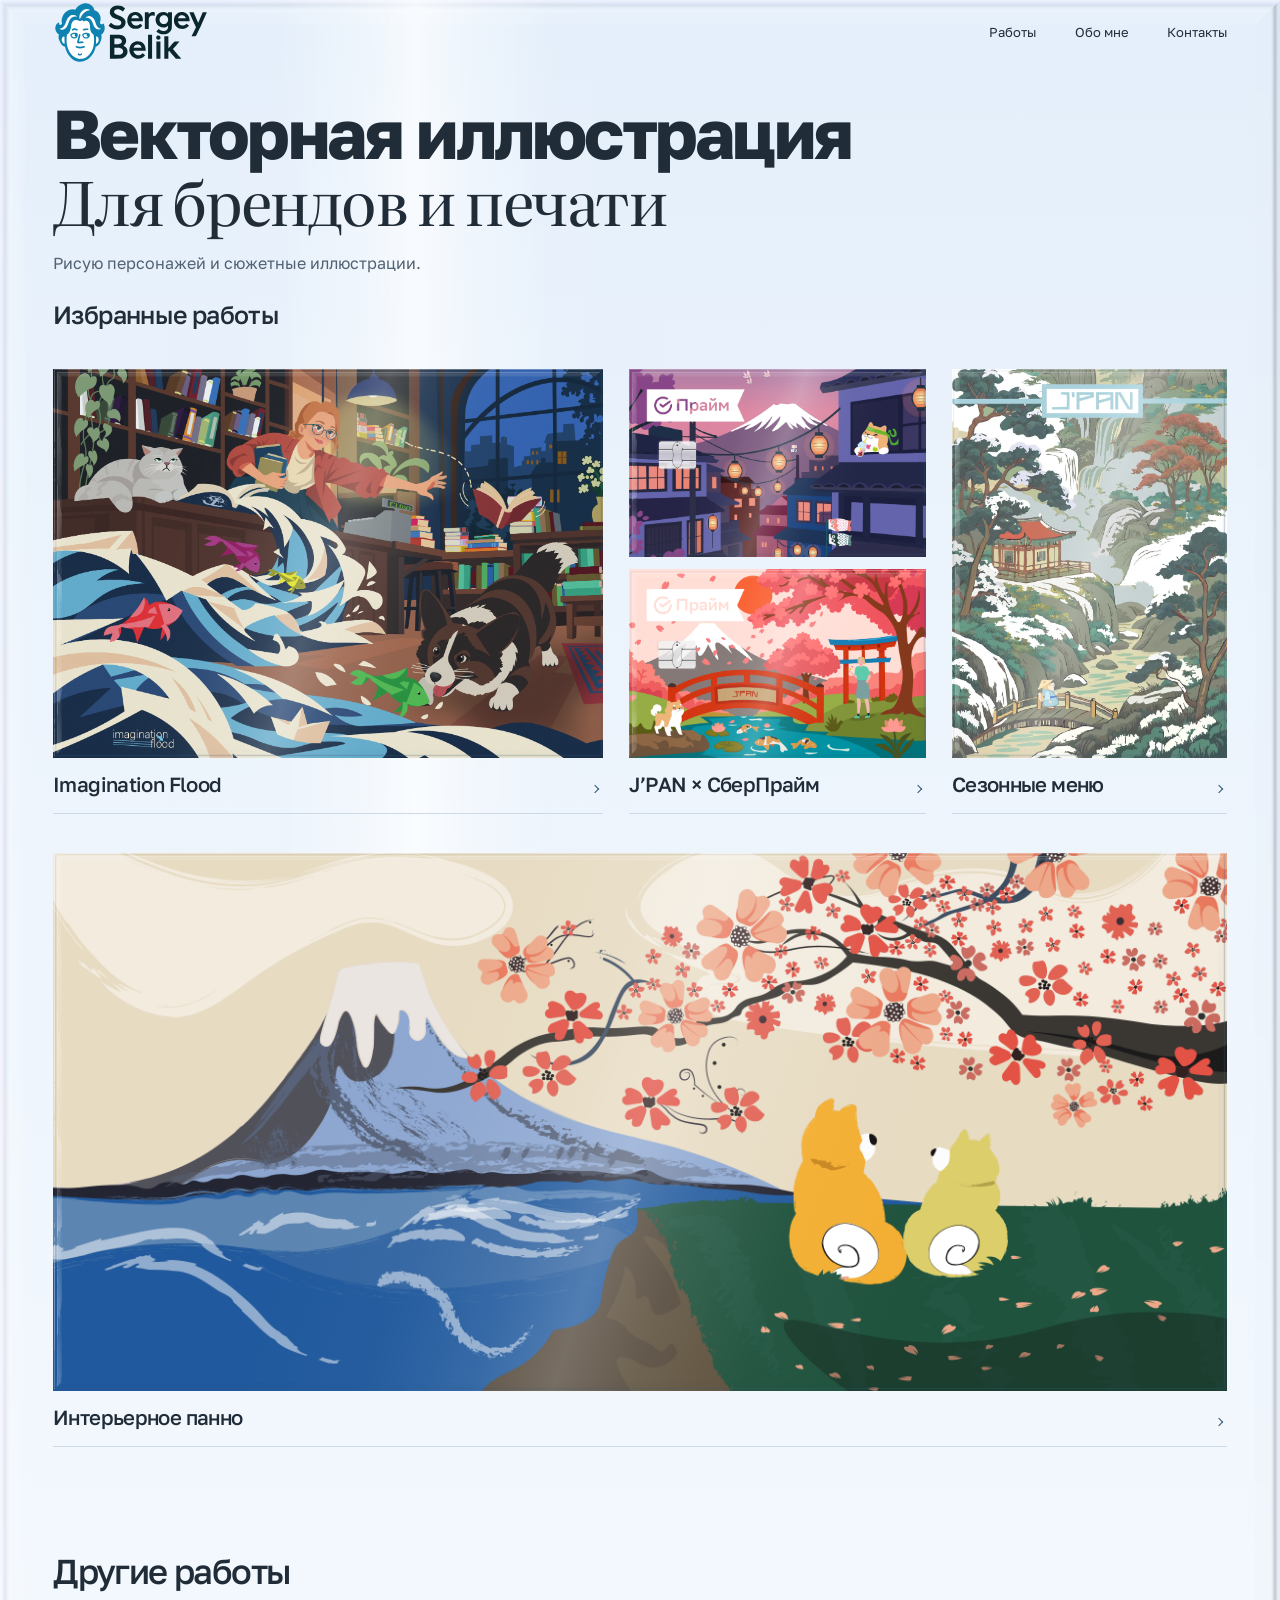
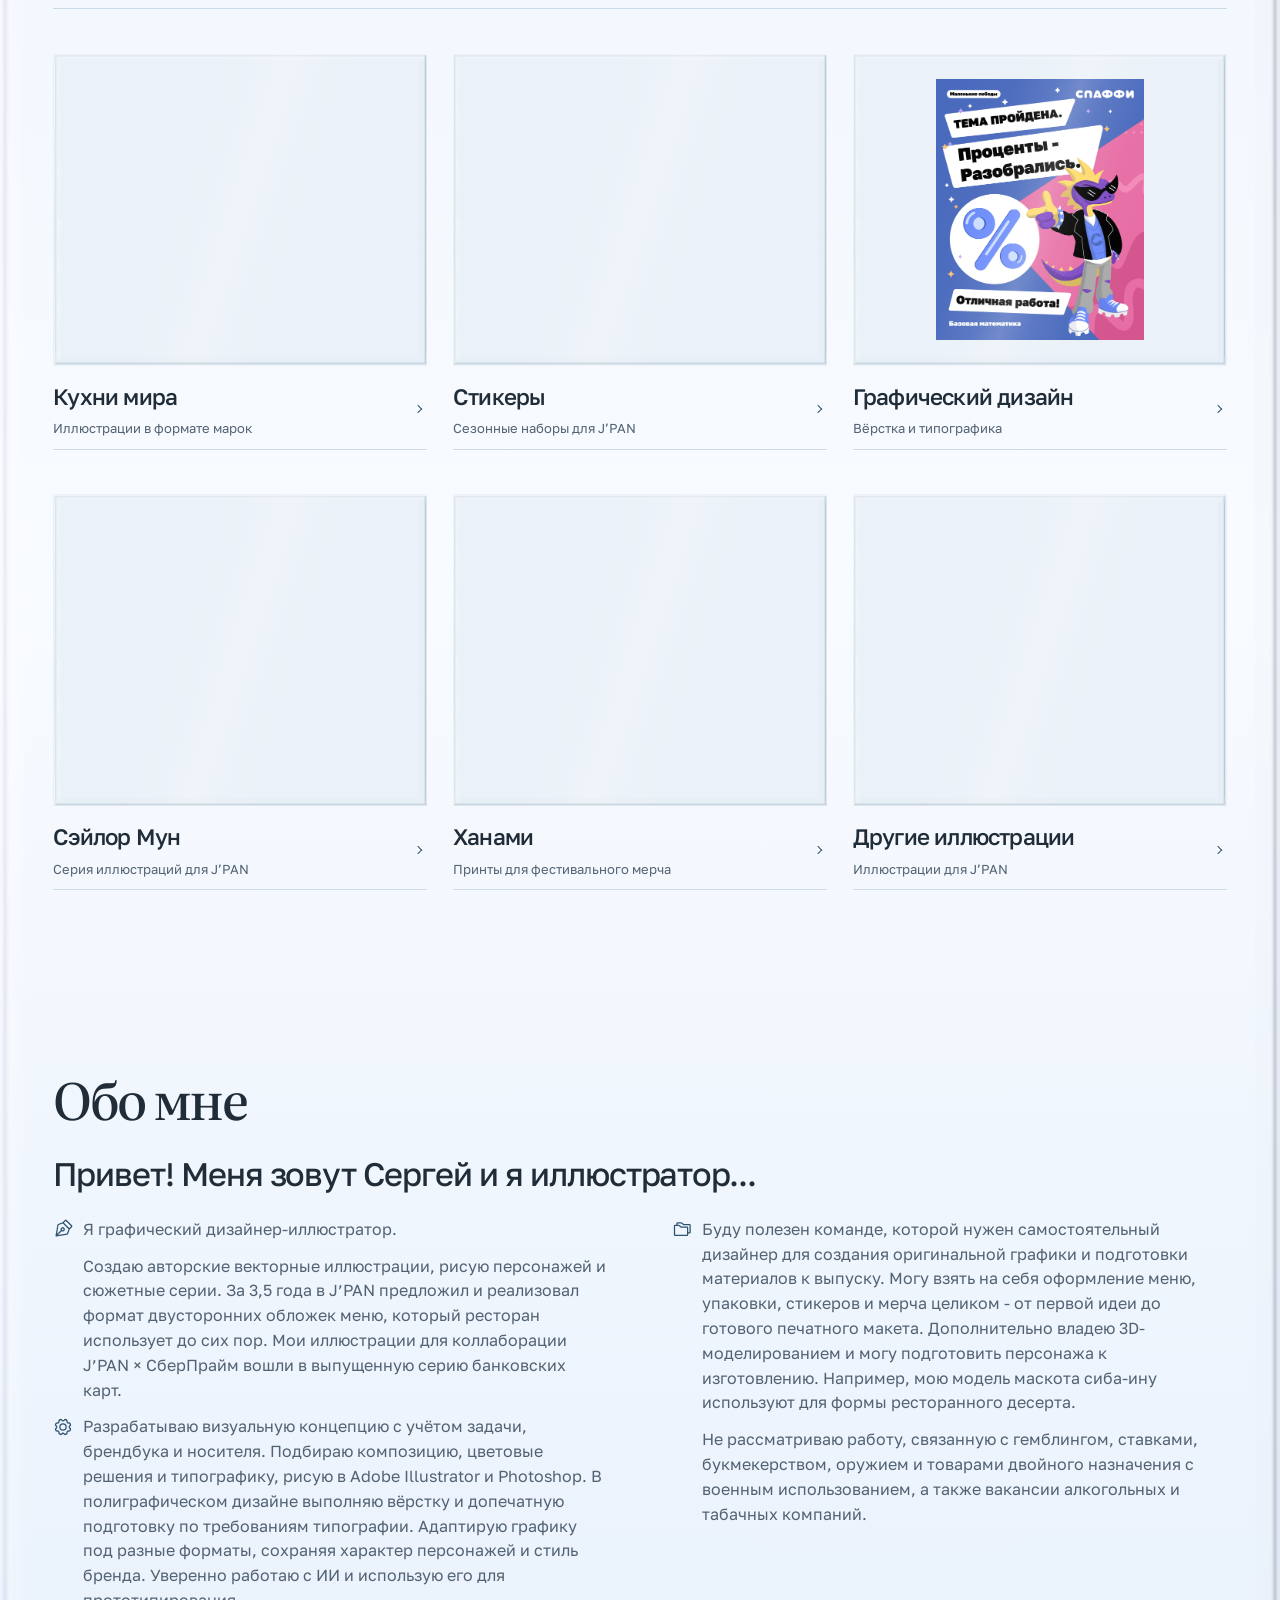
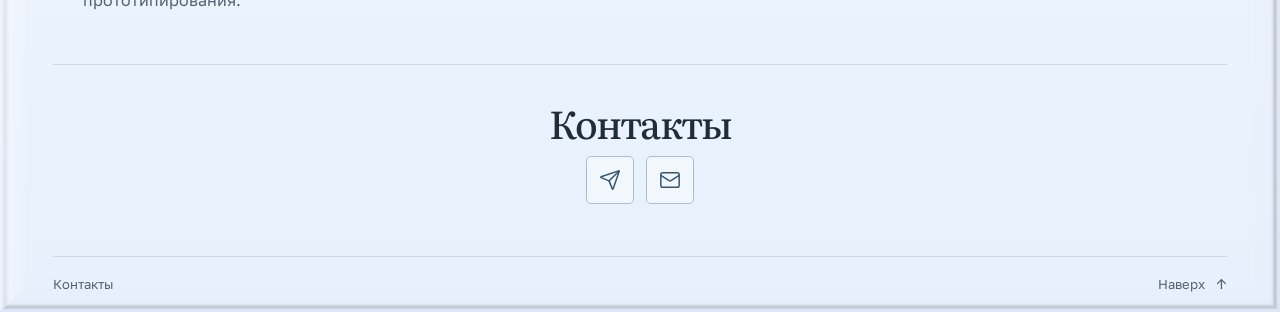
==== index.html @ 124c7632 "Narrow illustrated portrait by another ten percent" ====
<!doctype html>
<html lang="ru" data-theme="showcase" data-variant="1" data-preview="glass-gallery">
<head>
<meta charset="utf-8">
<meta name="viewport" content="width=device-width, initial-scale=1">
<meta name="theme-color" content="#e4effb">
<title>Сергей Белик — векторный иллюстратор</title>
<meta name="description" content="Сергей Белик — коммерческий векторный иллюстратор. Проекты для J’PAN в 2022–2025: меню, интерьер, мерч и коллаборации. Личные сюжетные иллюстрации.">
<link rel="canonical" href="https://ralko333.github.io/portfolioIllustrator/">
<meta property="og:type" content="website">
<meta property="og:title" content="Сергей Белик — векторный иллюстратор">
<meta property="og:description" content="Сергей Белик — коммерческий векторный иллюстратор. Проекты для J’PAN в 2022–2025: меню, интерьер, мерч и коллаборации. Личные сюжетные иллюстрации.">
<meta property="og:url" content="https://ralko333.github.io/portfolioIllustrator/">
<meta property="og:image" content="https://ralko333.github.io/portfolioIllustrator/assets/previews/imagination-flood.webp">
<link rel="icon" href="V2/media/258d28af6ffb864eb139deac.svg">
<style>/* Bundled font licenses
Copyright 2019 The Golos Text Project Authors (https://github.com/googlefonts/golos-text)

This Font Software is licensed under the SIL Open Font License, Version 1.1.
This license is copied below, and is also available with a FAQ at:
https://scripts.sil.org/OFL


-----------------------------------------------------------
SIL OPEN FONT LICENSE Version 1.1 - 26 February 2007
-----------------------------------------------------------

PREAMBLE
The goals of the Open Font License (OFL) are to stimulate worldwide
development of collaborative font projects, to support the font creation
efforts of academic and linguistic communities, and to provide a free and
open framework in which fonts may be shared and improved in partnership
with others.

The OFL allows the licensed fonts to be used, studied, modified and
redistributed freely as long as they are not sold by themselves. The
fonts, including any derivative works, can be bundled, embedded,
redistributed and/or sold with any software provided that any reserved
names are not used by derivative works. The fonts and derivatives,
however, cannot be released under any other type of license. The
requirement for fonts to remain under this license does not apply
to any document created using the fonts or their derivatives.

DEFINITIONS
"Font Software" refers to the set of files released by the Copyright
Holder(s) under this license and clearly marked as such. This may
include source files, build scripts and documentation.

"Reserved Font Name" refers to any names specified as such after the
copyright statement(s).

"Original Version" refers to the collection of Font Software components as
distributed by the Copyright Holder(s).

"Modified Version" refers to any derivative made by adding to, deleting,
or substituting -- in part or in whole -- any of the components of the
Original Version, by changing formats or by porting the Font Software to a
new environment.

"Author" refers to any designer, engineer, programmer, technical
writer or other person who contributed to the Font Software.

PERMISSION & CONDITIONS
Permission is hereby granted, free of charge, to any person obtaining
a copy of the Font Software, to use, study, copy, merge, embed, modify,
redistribute, and sell modified and unmodified copies of the Font
Software, subject to the following conditions:

1) Neither the Font Software nor any of its individual components,
in Original or Modified Versions, may be sold by itself.

2) Original or Modified Versions of the Font Software may be bundled,
redistributed and/or sold with any software, provided that each copy
contains the above copyright notice and this license. These can be
included either as stand-alone text files, human-readable headers or
in the appropriate machine-readable metadata fields within text or
binary files as long as those fields can be easily viewed by the user.

3) No Modified Version of the Font Software may use the Reserved Font
Name(s) unless explicit written permission is granted by the corresponding
Copyright Holder. This restriction only applies to the primary font name as
presented to the users.

4) The name(s) of the Copyright Holder(s) or the Author(s) of the Font
Software shall not be used to promote, endorse or advertise any
Modified Version, except to acknowledge the contribution(s) of the
Copyright Holder(s) and the Author(s) or with their explicit written
permission.

5) The Font Software, modified or unmodified, in part or in whole,
must be distributed entirely under this license, and must not be
distributed under any other license. The requirement for fonts to
remain under this license does not apply to any document created
using the Font Software.

TERMINATION
This license becomes null and void if any of the above conditions are
not met.

DISCLAIMER
THE FONT SOFTWARE IS PROVIDED "AS IS", WITHOUT WARRANTY OF ANY KIND,
EXPRESS OR IMPLIED, INCLUDING BUT NOT LIMITED TO ANY WARRANTIES OF
MERCHANTABILITY, FITNESS FOR A PARTICULAR PURPOSE AND NONINFRINGEMENT
OF COPYRIGHT, PATENT, TRADEMARK, OR OTHER RIGHT. IN NO EVENT SHALL THE
COPYRIGHT HOLDER BE LIABLE FOR ANY CLAIM, DAMAGES OR OTHER LIABILITY,
INCLUDING ANY GENERAL, SPECIAL, INDIRECT, INCIDENTAL, OR CONSEQUENTIAL
DAMAGES, WHETHER IN AN ACTION OF CONTRACT, TORT OR OTHERWISE, ARISING
FROM, OUT OF THE USE OR INABILITY TO USE THE FONT SOFTWARE OR FROM
OTHER DEALINGS IN THE FONT SOFTWARE.


Copyright 2017 The Literata Project Authors (https://github.com/googlefonts/literata)

This Font Software is licensed under the SIL Open Font License, Version 1.1.
This license is copied below, and is also available with a FAQ at:
http://scripts.sil.org/OFL


-----------------------------------------------------------
SIL OPEN FONT LICENSE Version 1.1 - 26 February 2007
-----------------------------------------------------------

PREAMBLE
The goals of the Open Font License (OFL) are to stimulate worldwide
development of collaborative font projects, to support the font creation
efforts of academic and linguistic communities, and to provide a free and
open framework in which fonts may be shared and improved in partnership
with others.

The OFL allows the licensed fonts to be used, studied, modified and
redistributed freely as long as they are not sold by themselves. The
fonts, including any derivative works, can be bundled, embedded,
redistributed and/or sold with any software provided that any reserved
names are not used by derivative works. The fonts and derivatives,
however, cannot be released under any other type of license. The
requirement for fonts to remain under this license does not apply
to any document created using the fonts or their derivatives.

DEFINITIONS
"Font Software" refers to the set of files released by the Copyright
Holder(s) under this license and clearly marked as such. This may
include source files, build scripts and documentation.

"Reserved Font Name" refers to any names specified as such after the
copyright statement(s).

"Original Version" refers to the collection of Font Software components as
distributed by the Copyright Holder(s).

"Modified Version" refers to any derivative made by adding to, deleting,
or substituting -- in part or in whole -- any of the components of the
Original Version, by changing formats or by porting the Font Software to a
new environment.

"Author" refers to any designer, engineer, programmer, technical
writer or other person who contributed to the Font Software.

PERMISSION & CONDITIONS
Permission is hereby granted, free of charge, to any person obtaining
a copy of the Font Software, to use, study, copy, merge, embed, modify,
redistribute, and sell modified and unmodified copies of the Font
Software, subject to the following conditions:

1) Neither the Font Software nor any of its individual components,
in Original or Modified Versions, may be sold by itself.

2) Original or Modified Versions of the Font Software may be bundled,
redistributed and/or sold with any software, provided that each copy
contains the above copyright notice and this license. These can be
included either as stand-alone text files, human-readable headers or
in the appropriate machine-readable metadata fields within text or
binary files as long as those fields can be easily viewed by the user.

3) No Modified Version of the Font Software may use the Reserved Font
Name(s) unless explicit written permission is granted by the corresponding
Copyright Holder. This restriction only applies to the primary font name as
presented to the users.

4) The name(s) of the Copyright Holder(s) or the Author(s) of the Font
Software shall not be used to promote, endorse or advertise any
Modified Version, except to acknowledge the contribution(s) of the
Copyright Holder(s) and the Author(s) or with their explicit written
permission.

5) The Font Software, modified or unmodified, in part or in whole,
must be distributed entirely under this license, and must not be
distributed under any other license. The requirement for fonts to
remain under this license does not apply to any document created
using the Font Software.

TERMINATION
This license becomes null and void if any of the above conditions are
not met.

DISCLAIMER
THE FONT SOFTWARE IS PROVIDED "AS IS", WITHOUT WARRANTY OF ANY KIND,
EXPRESS OR IMPLIED, INCLUDING BUT NOT LIMITED TO ANY WARRANTIES OF
MERCHANTABILITY, FITNESS FOR A PARTICULAR PURPOSE AND NONINFRINGEMENT
OF COPYRIGHT, PATENT, TRADEMARK, OR OTHER RIGHT. IN NO EVENT SHALL THE
COPYRIGHT HOLDER BE LIABLE FOR ANY CLAIM, DAMAGES OR OTHER LIABILITY,
INCLUDING ANY GENERAL, SPECIAL, INDIRECT, INCIDENTAL, OR CONSEQUENTIAL
DAMAGES, WHETHER IN AN ACTION OF CONTRACT, TORT OR OTHERWISE, ARISING
FROM, OUT OF THE USE OR INABILITY TO USE THE FONT SOFTWARE OR FROM
OTHER DEALINGS IN THE FONT SOFTWARE.


ISC License

Copyright (c) 2026 Lucide Icons and Contributors

Permission to use, copy, modify, and/or distribute this software for any
purpose with or without fee is hereby granted, provided that the above
copyright notice and this permission notice appear in all copies.

THE SOFTWARE IS PROVIDED "AS IS" AND THE AUTHOR DISCLAIMS ALL WARRANTIES
WITH REGARD TO THIS SOFTWARE INCLUDING ALL IMPLIED WARRANTIES OF
MERCHANTABILITY AND FITNESS. IN NO EVENT SHALL THE AUTHOR BE LIABLE FOR
ANY SPECIAL, DIRECT, INDIRECT, OR CONSEQUENTIAL DAMAGES OR ANY DAMAGES
WHATSOEVER RESULTING FROM LOSS OF USE, DATA OR PROFITS, WHETHER IN AN
ACTION OF CONTRACT, NEGLIGENCE OR OTHER TORTIOUS ACTION, ARISING OUT OF
OR IN CONNECTION WITH THE USE OR PERFORMANCE OF THIS SOFTWARE.

---

The following Lucide icons are derived from the Feather project:

airplay, alert-circle, alert-octagon, alert-triangle, aperture, arrow-down-circle, arrow-down-left, arrow-down-right, arrow-down, arrow-left-circle, arrow-left, arrow-right-circle, arrow-right, arrow-up-circle, arrow-up-left, arrow-up-right, arrow-up, at-sign, calendar, cast, check, chevron-down, chevron-left, chevron-right, chevron-up, chevrons-down, chevrons-left, chevrons-right, chevrons-up, circle, clipboard, clock, code, columns, command, compass, corner-down-left, corner-down-right, corner-left-down, corner-left-up, corner-right-down, corner-right-up, corner-up-left, corner-up-right, crosshair, database, divide-circle, divide-square, dollar-sign, download, external-link, feather, frown, hash, headphones, help-circle, info, italic, key, layout, life-buoy, link-2, link, loader, lock, log-in, log-out, maximize, meh, minimize, minimize-2, minus-circle, minus-square, minus, monitor, moon, more-horizontal, more-vertical, move, music, navigation-2, navigation, octagon, pause-circle, percent, plus-circle, plus-square, plus, power, radio, rss, search, server, share, shopping-bag, sidebar, smartphone, smile, square, table-2, tablet, target, terminal, trash-2, trash, triangle, tv, type, upload, x-circle, x-octagon, x-square, x, zoom-in, zoom-out

The MIT License (MIT) (for the icons listed above)

Copyright (c) 2013-present Cole Bemis

Permission is hereby granted, free of charge, to any person obtaining a copy
of this software and associated documentation files (the "Software"), to deal
in the Software without restriction, including without limitation the rights
to use, copy, modify, merge, publish, distribute, sublicense, and/or sell
copies of the Software, and to permit persons to whom the Software is
furnished to do so, subject to the following conditions:

The above copyright notice and this permission notice shall be included in all
copies or substantial portions of the Software.

THE SOFTWARE IS PROVIDED "AS IS", WITHOUT WARRANTY OF ANY KIND, EXPRESS OR
IMPLIED, INCLUDING BUT NOT LIMITED TO THE WARRANTIES OF MERCHANTABILITY,
FITNESS FOR A PARTICULAR PURPOSE AND NONINFRINGEMENT. IN NO EVENT SHALL THE
AUTHORS OR COPYRIGHT HOLDERS BE LIABLE FOR ANY CLAIM, DAMAGES OR OTHER
LIABILITY, WHETHER IN AN ACTION OF CONTRACT, TORT OR OTHERWISE, ARISING FROM,
OUT OF OR IN CONNECTION WITH THE SOFTWARE OR THE USE OR OTHER DEALINGS IN THE
SOFTWARE.

*/
@font-face {
  font-family: "Golos Text";
  src: url("V2/media/17bb58fb69aec2dfb047a2eb.ttf") format("truetype");
  font-weight: 400 900;
  font-style: normal;
  font-display: swap;
}

:root {
  color-scheme: light;
  --paper: #f5f7f8;
  --sheet: #eaf0f3;
  --ink: #1f2a34;
  --muted: #495966;
  --rule: #c8d3db;
  --link: #315773;
  --focus: #316990;
  --inset: clamp(18px, 4.15vw, 79px);
  --canvas: 1680px;
  --space: clamp(57px, 8.2vw, 120px);
  --ease: cubic-bezier(.19, 1, .3, 1);
  background: var(--paper);
  color: var(--ink);
  font: 400 16px/1.55 "Golos Text", system-ui, sans-serif;
  -webkit-text-size-adjust: 100%;
}
*, *::before, *::after { box-sizing: border-box; }
body, h1, h2, h3, p, figure, dl, dd { margin: 0; }
img { display: block; width: 100%; height: auto; }
a { color: inherit; text-underline-offset: .28em; }
button { color: inherit; font: inherit; }
:focus-visible { outline: 2px solid var(--focus); outline-offset: 5px; }
[tabindex="-1"]:focus { outline: none; }
[hidden] { display: none !important; }
[id] { scroll-margin-top: 17px; }
::selection { color: #1c2b38; background: #cfdeea; }
html:has(.viewer[open]) { overflow: hidden; }

.shell { width: min(100%, var(--canvas)); margin-inline: auto; padding-inline: var(--inset); }
.skip-link {
  position: fixed;
  z-index: 3;
  top: 10px;
  left: 12px;
  padding: 9px 13px;
  color: var(--ink);
  background: var(--sheet);
  transform: translateY(-150%);
}
.skip-link:focus { transform: none; }
.visually-hidden {
  position: absolute;
  width: 1px;
  height: 1px;
  padding: 0;
  overflow: hidden;
  clip-path: inset(50%);
  white-space: nowrap;
}
.header-inner {
  display: flex;
  min-height: 74px;
  gap: 16px;
  align-items: center;
  justify-content: space-between;
  border-bottom: 1px solid var(--rule);
}
.identity { display: inline-flex; gap: 11px; align-items: center; text-decoration: none; }
.brand-mark { width: 25px; height: 36px; flex: none; }
.brand-wordmark { width: auto; height: 64px; flex: none; object-fit: contain; }
.identity-copy { display: grid; gap: 2px; line-height: 1.25; }
.identity-name { font-weight: 550; font-size: 15px; }
.identity-role { color: var(--muted); font-size: 12px; }
.site-nav { display: flex; align-items: center; gap: clamp(14px, 3vw, 42px); }
.site-nav a {
  display: inline-flex;
  align-items: center;
  min-height: 44px;
  white-space: nowrap;
  font-size: 13px;
  text-decoration-color: transparent;
}
.site-nav a:hover, .text-link:hover { color: var(--link); text-decoration-color: currentColor; }

.work { padding-block: clamp(22px, 2.8vw, 42px) var(--space); }
.gallery-column { min-width: 0; }
.gallery-rail { align-self: start; min-width: 0; }
.rail-inner { border-top: 1px solid var(--rule); padding-top: 19px; }
.rail-title, .section-title, .case-title h1, .case-section h2 {
  font-weight: 520;
  letter-spacing: -.046em;
  line-height: 1.05;
}
.rail-title { font-size: clamp(29px, 2.85vw, 44px); }
.rail-copy { min-height: 162px; }
.rail-description {
  margin-top: 14px;
  max-width: 29ch;
  color: var(--muted);
  font-size: 15px;
  line-height: 1.58;
}
.rail-action, .archive-row, .case-back, .contact-link, .site-footer a {
  display: inline-flex;
  align-items: center;
  gap: 11px;
  min-height: 44px;
  text-decoration: none;
}
.rail-action {
  border-bottom: 1px solid var(--rule);
  margin-top: 13px;
  padding-right: 2px;
  padding-block: 7px;
  color: var(--link);
  font-size: 14px;
}
.rail-action:hover { border-color: var(--link); }
.glyph {
  display: inline-block;
  flex: none;
  line-height: 1;
  font-size: 1.11em;
  transition: transform 170ms var(--ease);
}
.chevron {
  display: inline-grid;
  place-items: center;
  width: 14px;
  height: 14px;
}
.chevron::before {
  content: "";
  width: 6px;
  height: 6px;
  border: solid currentColor;
  border-width: 1.5px 1.5px 0 0;
  transform: translateX(-1px) rotate(45deg);
}
.chevron--left::before { transform: translateX(1px) rotate(-135deg); }
.rail-action:hover .glyph, .work-link:hover .glyph, .archive-row:hover .glyph, .contact-link:hover .glyph {
  transform: translate(3px, -2px);
}
.project { min-width: 0; }
.featured { display: grid; gap: clamp(40px, 6.3vw, 95px); }
.work-link { display: block; text-decoration: none; }
.work-link:has(> .bank-pair) { display: flex; flex-direction: column; }
.work-link > .bank-pair { order: -1; }
.work-link picture, .plate, .bank-cover { display: block; }
.plate { overflow: clip; }
.plate img { width: 100%; height: auto; }
.hero-art { width: 100%; }
.hero-art img { aspect-ratio: 3600 / 2546; }
.image-pair { display: grid; grid-template-columns: repeat(2, minmax(0, 1fr)); gap: clamp(15px, 2.25vw, 33px); }
.bank-pair img, .case-figure--bank img { clip-path: inset(0 round 4.3% / 6.8%); }
.plate-name {
  display: block;
  color: var(--muted);
  font-size: 12px;
  padding-top: 7px;
}
.menu-pair {
  width: min(96%, 880px);
  margin-inline: auto;
  align-items: start;
  gap: clamp(18px, 4vw, 68px);
}
.menu-pair .plate + .plate { margin-top: clamp(15px, 4.2vw, 62px); }
.project-caption {
  display: grid;
  grid-template-columns: minmax(0, 1fr) auto;
  align-items: baseline;
  gap: 8px 12px;
  padding-block: 11px 13px;
  border-bottom: 1px solid var(--rule);
}
.project-label, .archive-title { font-weight: 520; }
.project-label { font-size: clamp(18px, 1.6vw, 25px); letter-spacing: -.03em; }
.project-caption p { color: var(--muted); padding-top: 3px; font-size: 14px; }
.project-caption .project-brief { padding-top: 5px; max-width: 53ch; }
.project-action { color: var(--link); white-space: nowrap; font-size: 13px; }
.project-action .glyph { margin-left: 4px; }

.archive { margin-top: var(--space); }
.archive h2 { padding-bottom: 19px; border-bottom: 1px solid var(--rule); }
.section-title { font-size: clamp(31px, 4vw, 65px); }
.archive .section-title { font-size: clamp(25px, 2.7vw, 39px); }
.archive-row {
  width: 100%;
  display: grid;
  grid-template-columns: clamp(71px, 12vw, 177px) minmax(0, 1fr) auto;
  gap: clamp(13px, 2.65vw, 41px);
  padding-block: 13px;
  border-bottom: 1px solid var(--rule);
}
.archive-image {
  display: block;
  aspect-ratio: 1.38;
  padding: 6px;
  background: var(--sheet);
}
.archive-image img { width: 100%; height: 100%; object-fit: contain; }
.archive-title { display: block; font-size: clamp(16px, 1.75vw, 27px); letter-spacing: -.035em; }
.archive-type { display: block; color: var(--muted); font-size: 13px; margin-top: 4px; }
.archive-row > .glyph { color: var(--link); padding-right: 2px; }
.archive-row:hover .archive-title, .archive-row[aria-current="true"] .archive-title { color: var(--link); }

@media (min-width: 861px) {
  .work[data-rail-ready] {
    display: grid;
    grid-template-columns: clamp(195px, 18.2vw, 270px) minmax(0, 1fr);
    gap: clamp(34px, 4vw, 68px);
  }
  .work[data-rail-ready] .gallery-rail {
    position: sticky;
    top: clamp(35px, 9vh, 96px);
    display: block;
  }
  .work[data-rail-ready] .gallery-column {
    width: 100%;
    max-width: max(570px, calc((100svh - 140px) * 1.414));
    justify-self: end;
  }
  .work[data-rail-ready] .project-caption .project-action { font-size: 0; }
  .work[data-rail-ready] .project-caption .glyph { font-size: 16px; }
  .work[data-rail-ready] .project-caption .project-label {
    position: absolute;
    width: 1px;
    height: 1px;
    overflow: hidden;
    clip-path: inset(50%);
    white-space: nowrap;
  }
  .work[data-rail-ready] .project-caption .project-brief { display: none; }
}

.profile { background: var(--sheet); }
.profile-inner { padding-block: clamp(39px, 6vw, 87px) clamp(38px, 6vw, 83px); }
.profile-grid, .contact-grid {
  display: grid;
  grid-template-columns: minmax(200px,.77fr) minmax(0,1.23fr);
  gap: clamp(25px, 6vw, 102px);
}
.profile-copy { max-width: 66ch; }
.profile-copy p { color: var(--muted); }
.profile-copy .about-lead {
  max-width: 30ch;
  margin-bottom: 18px;
  color: var(--ink);
  font-size: clamp(22px, 2.55vw, 38px);
  font-weight: 470;
  letter-spacing: -.032em;
  line-height: 1.2;
}
.profile-copy p + p { margin-top: 12px; }
.contact-grid { align-items: start; border-top: 1px solid var(--rule); margin-top: clamp(37px, 6vw, 81px); padding-top: clamp(25px, 3.8vw, 50px); }
.contact-grid .section-title { font-size: clamp(24px, 3vw, 44px); }
.contact-list {
  position: relative;
  display: grid;
  grid-template-columns: repeat(2, 48px);
  align-items: start;
  gap: 12px;
}
.contact-list:has(.contact-method[open]) { padding-bottom: 50px; }
.contact-method summary {
  display: grid;
  place-items: center;
  list-style: none;
  min-height: 48px;
  border: 1px solid color-mix(in srgb, var(--link) 34%, transparent);
  border-radius: 5px;
  background: var(--paper);
  cursor: pointer;
}
.contact-method summary::-webkit-details-marker { display: none; }
.contact-method summary:hover, .contact-method[open] summary { border-color: var(--link); }
.contact-method svg { width: 29px; height: 29px; }
.contact-value {
  display: block;
  position: absolute;
  inset: auto auto 0 0;
  max-width: 100%;
  padding: 6px 0;
  min-height: 36px;
  color: var(--link);
  overflow-wrap: anywhere;
  font-weight: 520;
}
.footer-inner {
  display: flex;
  justify-content: space-between;
  align-items: center;
  gap: 14px;
  min-height: 68px;
  border-top: 1px solid var(--rule);
  color: var(--muted);
  font-size: 13px;
}

.case { padding-block: clamp(19px, 3vw, 43px) var(--space); }
.case-toolbar {
  display: flex;
  justify-content: space-between;
  align-items: center;
  flex-wrap: wrap;
  gap: 8px 14px;
  margin-bottom: clamp(12px, 2.7vw, 36px);
}
.case-back { color: var(--link); font-size: 14px; margin-bottom: 0; }
.case-intro {
  display: grid;
  grid-template-columns: minmax(0, 1fr) clamp(220px, 29%, 385px);
  gap: clamp(21px, 6vw, 95px);
  margin-bottom: clamp(22px, 3.6vw, 55px);
}
.case-intro--single { grid-template-columns: minmax(0,1fr); }
.case-title h1 { font-size: clamp(38px, 6vw, 87px); text-wrap: balance; }
.case-title p { margin-top: 17px; max-width: 59ch; color: var(--muted); }
.case-facts {
  display: grid;
  align-content: start;
  gap: 10px;
  border-top: 1px solid var(--rule);
  padding-top: 12px;
}
.case-facts > div {
  display: grid;
  grid-template-columns: minmax(70px, .82fr) minmax(0, 1.18fr);
  gap: 4px 12px;
}
.case-facts dt { color: var(--muted); font-size: 13px; }
.case-facts dd { font-size: 14px; }
.section-links {
  display: flex;
  flex-wrap: wrap;
  gap: 1px 23px;
  padding-block: 5px;
  border-block: 1px solid var(--rule);
  margin-bottom: clamp(25px, 3.7vw, 56px);
}
.section-links a { display: inline-flex; min-height: 37px; align-items: center; color: var(--link); font-size: 13px; }
.case-section + .case-section { margin-top: var(--space); padding-top: clamp(16px, 2.3vw, 30px); border-top: 1px solid var(--rule); }
.case-section h2 { font-size: clamp(25px, 3.5vw, 49px); margin-bottom: 18px; text-wrap: balance; }
.case-section .case-subtitle { font-size: clamp(18px, 2.1vw, 30px); font-weight: 500; margin: 15px 0 7px; }
.case-section .group-description { max-width: 66ch; margin-bottom: 22px; color: var(--muted); }
.case-proofs {
  margin-top: clamp(38px, 6vw, 86px);
  padding-top: 18px;
  border-top: 1px solid var(--rule);
}
.case-proofs .case-grid { grid-template-columns: repeat(2,minmax(0,1fr)); gap: clamp(20px, 3vw, 44px); }
.case-proofs .case-grid:has(> figure:only-child) { grid-template-columns: minmax(0,1fr); }
.case-proofs .case-figure {
  max-width: min(100%, 600px);
  align-self: start;
  padding: clamp(6px, 1.2vw, 14px);
  background: var(--paper);
  border: 1px solid var(--rule);
}
.case-proofs .case-figure img { max-height: min(54vh, 550px); object-fit: contain; }
.case-proofs .case-figure figcaption { border-bottom: 0; padding-bottom: 0; }
.case-grid { display: grid; grid-template-columns: repeat(2,minmax(0,1fr)); align-items: start; gap: 22px clamp(15px, 3vw, 44px); }
.case-grid--three { grid-template-columns: repeat(3,minmax(0,1fr)); }
.case-grid--single, .case-grid:has(> figure:only-of-type) { grid-template-columns: minmax(0,1fr); }
.case-figure--wide, .case-figure--panorama, .case-grid > h3 { grid-column: 1 / -1; }
.case-figure { min-width: 0; }
.case-figure--proof { max-width: 800px; }
.case-figure figcaption {
  overflow-wrap: anywhere;
  display: flex;
  justify-content: space-between;
  flex-wrap: nowrap;
  align-items: center;
  gap: 12px;
  padding-block: 8px 11px;
  border-bottom: 1px solid var(--rule);
  font-size: 13px;
  color: var(--muted);
}
.case-figure figcaption a { color: var(--link); }
.media-link { display: block; position: relative; cursor: zoom-in; }
.figure-caption-copy { display: grid; gap: 4px; min-width: 0; }
.image-enlarge {
  display: inline-grid;
  flex: none;
  place-items: center;
  width: 44px;
  min-height: 44px;
  margin-left: auto;
  padding: 0;
  border: 0;
  background: transparent;
  color: var(--link);
  cursor: pointer;
}
.image-enlarge .glyph { font-size: 20px; line-height: 1; }
.image-enlarge:hover { color: var(--ink); }
.case-pagination {
  display: flex;
  flex-wrap: wrap;
  justify-content: space-between;
  gap: 16px 23px;
  margin-top: var(--space);
  padding-top: 21px;
  border-top: 1px solid var(--rule);
}
.case-pagination a { display: inline-flex; align-items: center; gap: 11px; text-decoration: none; }
.case-pagination a:hover strong { text-decoration: underline; }
.case-pagination small { display: block; color: var(--muted); font-size: 12px; }
.case-pagination strong { display: block; line-height: 1.2; font-size: clamp(17px, 2.2vw, 32px); font-weight: 510; letter-spacing: -.027em; }
.case-pagination .case-neighbor {
  min-height: 44px;
  padding: 9px 12px;
  border: 1px solid var(--rule);
  border-radius: 5px;
}
.case-pagination .case-neighbor:hover { border-color: var(--link); color: var(--link); }
.case-pagination .case-neighbor--right { margin-left: auto; text-align: right; }
.case-pagination--compact {
  justify-content: flex-end;
  gap: 7px;
  margin-top: 0;
  padding-top: 0;
  border-top: 0;
}
.case-pagination--compact .case-neighbor { font-size: 13px; gap: 3px; }
.case-pagination--compact .case-neighbor--right { margin-left: 0; }

.viewer {
  width: min(94vw, 1470px);
  max-width: 100%;
  max-height: calc(100dvh - 19px);
  padding: 0;
  border: 1px solid var(--rule);
  color: var(--ink);
  background: var(--paper);
}
.viewer[open] { display: flex; flex-direction: column; }
.viewer::backdrop { background: rgb(17 28 40 / .76); }
.viewer-head {
  display: flex;
  flex: none;
  justify-content: space-between;
  align-items: center;
  gap: 7px 17px;
  padding: 4px 16px;
  border-bottom: 1px solid var(--rule);
}
.viewer-name { font-size: 14px; font-weight: 520; }
.viewer-actions { display: flex; flex-wrap: wrap; align-items: center; gap: 0 10px; }
.viewer-actions button {
  min-height: 44px;
  min-width: 26px;
  padding: 2px;
  border: 0;
  font-size: 13px;
  color: var(--link);
  background: transparent;
  cursor: pointer;
}
.viewer-actions button:hover { text-decoration: underline; }
.viewer-actions button:disabled { color: var(--muted); opacity: .52; cursor: default; text-decoration: none; }
.viewer-actions [data-zoom] {
  display: inline-grid;
  place-items: center;
  min-width: 44px;
}
.viewer-zoom-icon {
  display: grid;
  place-items: center;
  position: relative;
  width: 16px;
  height: 16px;
}
.viewer-zoom-icon::before, .viewer-zoom-icon::after {
  content: "";
  position: absolute;
  width: 14px;
  height: 1.5px;
  background: currentColor;
}
.viewer-zoom-icon::after { transform: rotate(90deg); }
[data-enlarged] .viewer-zoom-icon::after { display: none; }
.viewer-stage { min-height: 0; overflow: auto; overscroll-behavior: contain; background: var(--sheet); }
.viewer-stage img { width: 100%; max-height: calc(100dvh - 82px); object-fit: contain; }
.viewer-stage[data-native] img { width: max-content; max-width: none; max-height: none; }

@media (max-width: 860px) {
  .gallery-rail { display: none; }
  .work { padding-top: 17px; }
}
@media (max-width: 707px) {
  :root { --inset: clamp(15px, 4.4vw, 27px); }
  .header-inner { min-height: 61px; gap: 7px; }
  .identity { gap: 6px; }
  .brand-mark { width: 21px; height: 30px; }
  .brand-wordmark { height: clamp(42px, 13.333vw, 52px); }
  .identity-name { font-size: 13px; }
  .identity-role { font-size: 11px; }
  .site-nav { gap: clamp(8px, 2.6vw, 18px); }
  .site-nav a { font-size: 11px; }
  .featured { gap: 38px; }
  .bank-pair { grid-template-columns: minmax(0, 1fr); gap: 21px; }
  .menu-pair { width: 100%; }
  .project-caption p { font-size: 13px; }
  .project-action { font-size: 12px; }
  .archive-row { padding-block: 10px; }
  .archive-type { font-size: 12px; }
  .profile-grid, .contact-grid, .case-intro { grid-template-columns: minmax(0,1fr); gap: 17px; }
  .contact-list { gap: 10px; }
  .case-proofs .case-grid { grid-template-columns: minmax(0,1fr); }
  .profile-copy .about-lead { margin-bottom: 16px; }
  .case-grid { gap: 16px 12px; }
  .case-grid--three { grid-template-columns: repeat(2, minmax(0,1fr)); }
  .case-figure--proof { grid-column: 1 / -1; }
  .case-figure figcaption { font-size: 12px; }
  .viewer { width: 100%; max-height: 100dvh; }
  .viewer-head { flex-wrap: wrap; padding: 6px 11px; }
  .viewer-name { width: 100%; }
  .viewer-actions { margin-left: auto; }
  .viewer-actions button { min-width: 40px; }
  .viewer-stage img { max-height: calc(100dvh - 109px); }
}
@media (max-width: 370px) {
  .site-nav { gap: 8px; }
}
@media (prefers-reduced-motion: reduce) {
  .glyph { transition: none; }
  .rail-action:hover .glyph, .work-link:hover .glyph, .archive-row:hover .glyph, .contact-link:hover .glyph { transform: none; }
}

@font-face {
  font-family: Literata;
  src: url("V2/media/cef2ff82b76b915fa8ca889b.woff") format("woff");
  font-weight: 200 900;
  font-display: swap;
}

.intro { position: relative; }
.intro h1 { text-wrap: balance; }
.work-link, .archive-row { isolation: isolate; }
.work-link .plate img, .archive-image img { transition: transform 330ms var(--ease); }
@media (hover: hover) and (pointer: fine) {
  .work-link:hover .plate img { transform: scale(1.012); }
  .work-link:hover .project-label { color: var(--link); }
}
.intro-magazine, .intro-showcase, .intro-blocks { display: block; }
.featured-title { display: none; }

/* Magazine */
[data-theme="magazine"] {
  --paper: #f4ebe5;
  --sheet: #ebdbd4;
  --ink: #272724;
  --muted: #584c48;
  --rule: #cdb8b0;
  --link: #9d2936;
  --focus: #a3283f;
  --canvas: 1650px;
}
[data-theme="magazine"] .header-inner { min-height: 67px; border-bottom-color: transparent; }
[data-theme="magazine"] .intro-magazine {
  z-index: 1;
  margin-bottom: -11px;
  padding-top: clamp(13px, 3.2vh, 34px);
  text-align: right;
  pointer-events: none;
}
[data-theme="magazine"] .intro h1 {
  margin-right: .025em;
  color: var(--link);
  font: 425 clamp(67px, 9.15vw, 156px)/.88 Literata, Georgia, serif;
  letter-spacing: -.081em;
}
[data-theme="magazine"] .work { padding-top: 0; }
[data-theme="magazine"] .rail-title,
[data-theme="magazine"] .case-title h1,
[data-theme="magazine"] .section-title,
[data-theme="magazine"] .case-section h2 {
  font-family: Literata, Georgia, serif;
  font-weight: 455;
  letter-spacing: -.052em;
}
[data-theme="magazine"] .rail-title { font-size: clamp(29px, 2.75vw, 44px); }
[data-theme="magazine"] .rail-inner { padding-top: 18px; }
[data-theme="magazine"] .rail-action {
  width: fit-content;
  min-height: 44px;
  padding: 8px 12px 8px 14px;
  color: #fff6f4;
  background: var(--link);
}
[data-theme="magazine"] .rail-action:hover { background: #762330; }
[data-theme="magazine"] .project-caption {
  width: min(100%, 440px);
  margin-left: auto;
  padding: 13px 16px;
  background: var(--sheet);
  border: 0;
}
[data-theme="magazine"] [data-project-id="imagination-flood"] .project-caption {
  position: relative;
  isolation: isolate;
}
[data-theme="magazine"] .section-links { border-top: 0; }
[data-theme="magazine"] .case-intro { align-items: end; }
[data-theme="magazine"] .case-title h1 { color: var(--link); }
[data-theme="magazine"] .case { max-width: 1470px; }
[data-theme="magazine"] .profile-copy .about-lead { font-family: Literata, Georgia, serif; }
[data-theme="magazine"] .archive-image { background: #eee3db; }
[data-theme="magazine"] .viewer::backdrop { background: rgb(38 27 29 / .77); }
@media (min-width: 861px) {
  [data-theme="magazine"] .work[data-rail-ready] {
    grid-template-columns: clamp(173px, 15.5vw, 240px) minmax(0,1fr);
    gap: clamp(32px, 5vw, 80px);
  }
  [data-theme="magazine"] .work[data-rail-ready] .gallery-rail { margin-top: 68px; }
  [data-theme="magazine"] .work[data-rail-ready] .gallery-column {
    max-width: max(572px, calc((100svh - 205px) * 1.414));
  }
  [data-theme="magazine"] .work[data-rail-ready] .project-caption { width: min(58%,550px); }
  [data-theme="magazine"] [data-project-id="imagination-flood"] .project-caption {
    margin-top: -17px;
    margin-right: -12px;
    outline: 8px solid var(--paper);
  }
}
@media (max-width: 860px) {
  [data-theme="magazine"] .intro-magazine { margin-bottom: 15px; }
}
@media (max-width: 707px) {
  [data-theme="magazine"] .header-inner { min-height: 59px; border-bottom-color: var(--rule); }
  [data-theme="magazine"] .intro h1 {
    font-size: clamp(42px, 12.5vw, 81px);
    line-height: .99;
    letter-spacing: -.065em;
  }
  [data-theme="magazine"] .intro-magazine { text-align: left; padding-top: 16px; margin-bottom: 19px; }
  [data-theme="magazine"] .project-caption { padding-inline: 11px; }
}

/* Typographic showcase */
[data-theme="showcase"] {
  --paper: #f8fbff;
  --wash-start: #e4effb;
  --wash-mid: #ebf3fc;
  --wash-end: #e7f0fc;
  --sheet: #eaf1f8;
  --ink: #202c38;
  --muted: #526272;
  --rule: #ccd9e6;
  --link: #2e536e;
  --focus: #2d6796;
  --canvas: 1330px;
}
[data-theme="showcase"] #home {
  background: linear-gradient(180deg, var(--wash-start) 0, var(--wash-mid) 146px, var(--paper) 565px);
}
[data-theme="showcase"] body:has(.case) {
  background: linear-gradient(180deg, var(--wash-start) 0, var(--wash-mid) 146px, var(--paper) 565px, var(--paper) max(565px, calc(100% - 200px)), var(--wash-start) 100%);
}
[data-theme="showcase"] #top {
  background: var(--wash-start);
  width: 100%;
  max-width: none;
  padding-inline: max(var(--inset), (100% - var(--canvas) + var(--inset) * 2) / 2);
}
[data-theme="showcase"] .header-inner { border-bottom-color: transparent; min-height: 66px; }
[data-theme="showcase"] .intro-showcase {
  padding-block: clamp(20px, 3.5vh, 48px) clamp(16px, 2.6vh, 38px);
}
[data-theme="showcase"] .intro-showcase h1 {
  font-size: clamp(37px, 5.4vw, 82px);
  line-height: 1.01;
  letter-spacing: -.04em;
}
[data-theme="showcase"] .intro-showcase strong { display: block; font-weight: 750; }
[data-theme="showcase"] .intro-showcase h1 > span {
  display: block;
  font: 420 .88em/1.1 Literata, Georgia, serif;
  letter-spacing: -.04em;
}
[data-theme="showcase"] .intro-showcase p { color: var(--muted); margin-top: 17px; max-width: 54ch; }
[data-theme="showcase"] .work[data-rail-ready] { display: block; padding-top: 0; }
[data-theme="showcase"] .work[data-rail-ready] .gallery-rail { display: none; }
[data-theme="showcase"] .work[data-rail-ready] .gallery-column { max-width: none; }
[data-theme="showcase"] .work[data-rail-ready] .project-label {
  position: static;
  width: auto;
  height: auto;
  clip-path: none;
  overflow: visible;
  white-space: normal;
}
[data-theme="showcase"] .work[data-rail-ready] .project-action {
  font-size: 0;
}
[data-theme="showcase"] .work .project-caption > div p { display: none; }
[data-theme="showcase"] .featured {
  --featured-gap: clamp(16px, 2vw, 31px);
  container-type: inline-size;
  display: grid;
  align-items: start;
  grid-template-columns: minmax(0, 1.414fr) minmax(0, .765fr) minmax(0, .707fr);
  gap: clamp(24px, 3vw, 46px) var(--featured-gap);
}
[data-theme="showcase"] .featured-title {
  display: block;
  grid-column: 1 / -1;
  font-size: clamp(20px, 1.95vw, 28px);
  font-weight: 520;
  line-height: 1.25;
  letter-spacing: -.025em;
}
[data-theme="showcase"] .bank-pair { grid-template-columns: 1fr; gap: 13px; }
[data-theme="showcase"] .bank-cover { overflow: clip; }
[data-theme="showcase"] .bank-cover img {
  clip-path: none;
  /* Crop out the rounded corners in the source files. */
  scale: 1.034;
}
[data-theme="showcase"] .bank-pair .plate-name, [data-theme="showcase"] .menu-pair .plate-name { font-size: 11px; }
[data-theme="showcase"] .menu-pair { width: 100%; grid-template-columns: minmax(0, 1fr); gap: 14px; }
[data-theme="showcase"] .menu-pair .plate + .plate { display: none; }
[data-theme="showcase"] [data-project-id="interior-panel"] { grid-column: 1 / -1; }
[data-theme="showcase"] :is(.archive, .case-grid) {
  display: flex;
  flex-wrap: wrap;
  justify-content: center;
  column-gap: var(--tile-gap);
}
[data-theme="showcase"] .archive {
  --tiles-per-row: 3;
  --tile-gap: clamp(17px, 2vw, 34px);
  row-gap: clamp(22px, 3.5vw, 57px);
}
[data-theme="showcase"] .case-grid {
  --tiles-per-row: 2;
  --tile-gap: clamp(15px, 3vw, 44px);
}
[data-theme="showcase"] .case-grid--three { --tiles-per-row: 3; }
[data-theme="showcase"] .case-proofs .case-grid { --tile-gap: clamp(20px, 3vw, 44px); }
[data-theme="showcase"] .archive > article,
[data-theme="showcase"] .case-grid > figure {
  flex: 0 0 calc((100% - (var(--tiles-per-row) - 1) * var(--tile-gap)) / var(--tiles-per-row));
}
[data-theme="showcase"] .archive > h2,
[data-theme="showcase"] .case-grid > :is(h3, .case-figure--wide, .case-figure--panorama, figure:only-of-type) {
  flex: 0 0 100%;
}
/* Original artwork has a wider canvas than project text.
   Fit the complete composition within 88vw and 82svh; wide accents use 84svh.
   Paired pages retain their shared physical height. Mobile sizing stays unchanged.
   Publications, homepage, typography, cursor and transition timings are preserved. */
[data-theme="showcase"] .case .case-artwork {
  --case-image-height: 82svh;
  --case-feature-height: 84svh;
  --case-art-canvas: min(88vw, calc(100vw - 2 * var(--inset)));
  --case-art-gap: clamp(24px, 2.5vw, 36px);
  --case-row-gap: 32px;
  --case-group-gap: clamp(56px, 5vw, 72px);
  inline-size: var(--case-art-canvas);
  margin-inline: calc((100% - var(--case-art-canvas)) / 2);
  min-inline-size: 0;
}
[data-theme="showcase"] .case .case-artwork > .case-section {
  --art-height: var(--case-image-height);
  inline-size: 100%;
  max-inline-size: min(100%, var(--case-art-canvas), calc(var(--art-height) * var(--group-ratio) + var(--case-art-gap) * (var(--group-columns) - 1)));
  margin-inline: auto;
  min-inline-size: 0;
}
[data-theme="showcase"] .case .case-artwork > :is(.case-section--featured, .case-section:has(.case-figure--wide, .case-figure--panorama)) {
  --art-height: var(--case-feature-height);
}
[data-theme="showcase"] .case .case-artwork > .case-section + .case-section {
  margin-top: var(--case-group-gap);
  padding-top: 24px;
}
[data-theme="showcase"] .case .case-artwork .case-grid {
  display: flex;
  flex-wrap: wrap;
  justify-content: center;
  align-items: start;
  gap: var(--case-row-gap) var(--case-art-gap);
  min-inline-size: 0;
}
[data-theme="showcase"] .case .case-artwork .case-grid > figure {
  flex: 0 1 auto;
  inline-size: calc(var(--art-height) * var(--art-ratio));
  max-inline-size: calc((100% - var(--case-art-gap) * (var(--case-columns) - 1)) * var(--art-ratio) / var(--row-ratio));
  min-inline-size: 0;
}
[data-theme="showcase"] .case .case-artwork .case-grid > h3 { flex: 0 0 100%; }
[data-theme="showcase"] .case .case-artwork .media-link img {
  inline-size: 100%;
  block-size: auto;
  object-fit: contain;
}
[data-theme="showcase"] .case .case-artwork h2 { margin-bottom: 16px; }
[data-theme="showcase"] .archive-row {
  grid-template-columns: minmax(0,1fr) auto;
  gap: 14px 8px;
  padding: 0 0 10px;
}
[data-theme="showcase"] .archive-image {
  aspect-ratio: 1.2;
  grid-column: 1 / -1;
  padding: clamp(13px, 2vw, 29px);
}
[data-theme="showcase"] :is(#work-hanami, #work-sailor-moon) .archive-image {
  padding: clamp(4px, .55vw, 8px);
}
[data-theme="showcase"] .profile {
  background: linear-gradient(180deg, var(--paper) 0, var(--wash-mid) 110px, var(--wash-end) 100%);
}
/* Keep the section heading above the introduction, then read down each column. */
[data-theme="showcase"] .profile-grid {
  grid-template-columns: minmax(0, 1fr);
  align-items: start;
  gap: clamp(20px, 2.2vw, 32px);
}
[data-theme="showcase"] .profile-copy {
  max-width: none;
  column-count: 2;
  column-gap: clamp(32px, 5vw, 72px);
}
[data-theme="showcase"] .profile-copy > p {
  break-inside: avoid-column;
  orphans: 3;
  widows: 3;
}
[data-theme="showcase"] .profile-copy .about-lead {
  column-span: all;
  max-width: 42ch;
  margin-bottom: 24px;
}
[data-theme="showcase"] .profile-copy .about-lead + p { margin-top: 0; }
[data-theme="showcase"] .profile-copy > p:not(.about-lead) {
  position: relative;
  padding-inline-start: 30px;
}
[data-theme="showcase"] .profile-copy .about-icon {
  position: absolute;
  inset-inline-start: 0;
  inset-block-start: .15em;
  inline-size: 20px;
  block-size: 20px;
  color: var(--link);
  pointer-events: none;
}
@media (max-width: 860px) {
  [data-theme="showcase"] .profile-copy {
    max-width: 66ch;
    column-count: 1;
  }
  [data-theme="showcase"] .profile-copy .about-lead { margin-bottom: 18px; }
}
[data-theme="showcase"] body:has(#home) .site-footer {
  width: 100%;
  max-width: none;
  padding-inline: max(var(--inset), (100% - var(--canvas) + var(--inset) * 2) / 2);
  background: linear-gradient(180deg, var(--wash-end), var(--wash-start));
}
[data-theme="showcase"] .contact-grid {
  grid-template-columns: minmax(0, 1fr);
  justify-items: center;
  gap: 12px;
  margin-top: clamp(32px, 4vw, 56px);
  padding-top: clamp(24px, 3vw, 40px);
  text-align: center;
}
/* Reserve the same row for contact details in both disclosure states. */
[data-theme="showcase"] .contact-list,
[data-theme="showcase"] .contact-list:has(.contact-method[open]) {
  width: 100%;
  justify-content: center;
  padding-bottom: 40px;
}
[data-theme="showcase"] .profile-inner { padding-bottom: 12px; }
[data-theme="showcase"] body:has(#home) .footer-inner { min-height: 56px; }
[data-theme="showcase"] .contact-value {
  inset-inline: 0;
  text-align: center;
}
[data-theme="showcase"] .contact-method summary {
  color: #34546f;
  border-color: #a7bfd5;
  background: rgb(248 251 255 / .64);
}
[data-theme="showcase"] .contact-method summary:hover,
[data-theme="showcase"] .contact-method[open] summary {
  color: #223f57;
  border-color: currentColor;
  background: #dceaf8;
}
[data-theme="showcase"] .contact-method .contact-icon {
  width: 22px;
  height: 22px;
  fill: none;
  stroke: currentColor;
  stroke-width: 1.6;
  stroke-linecap: round;
  stroke-linejoin: round;
}
[data-theme="showcase"] .case-title h1 { font-weight: 650; }
[data-theme="showcase"] .case-section h2, [data-theme="showcase"] .profile .section-title {
  font-family: Literata, Georgia, serif;
  font-weight: 470;
}
[data-theme="showcase"] .case-facts { border-top: 0; padding: 0; }
[data-theme="showcase"] body:has(.case[data-project="imagination-flood"]) .viewer-stage { background: var(--wash-mid); }
[data-theme="showcase"] :is(.case[data-project="seasonal-menus"], .case[data-project="sberprime"]) .case-proofs .case-grid {
  display: grid;
  grid-template-columns: repeat(3, minmax(0, 1fr));
  gap: 24px 18px;
  max-width: 720px;
}
[data-theme="showcase"] .case-proofs .case-figure:has(img[data-proof-preview]) {
  grid-column: auto;
  min-width: 0;
  padding: 0;
  border: 0;
  background: transparent;
}
[data-theme="showcase"] .case-proofs .media-link:has(img[data-proof-preview]) {
  aspect-ratio: 4 / 3;
  background: var(--sheet);
}
[data-theme="showcase"] .case-proofs img[data-proof-preview] {
  height: 100%;
  max-height: none;
  object-fit: contain;
}

@media (hover: hover) and (pointer: fine) {
  [data-theme="showcase"] .work-link:hover .plate img,
  [data-theme="showcase"] .archive-row:hover .archive-image img { transform: scale(1.02); }
  [data-theme="showcase"] .archive-image { overflow: clip; }
}

.showcase-cursor-active,
.showcase-cursor-active :is(a, button, summary),
.showcase-cursor-active button:disabled,
.showcase-cursor-active .viewer::backdrop { cursor: none; }
.showcase-cursor-layer {
  position: fixed;
  inset: 0;
  z-index: 1000;
  pointer-events: none;
  overflow: clip;
}
/* An isolated transition layer cannot sample the live page backdrop. */
[data-theme="showcase"]:active-view-transition .showcase-cursor-layer {
  view-transition-name: showcase-cursor;
}
.showcase-cursor-layer > span {
  position: absolute;
  top: -19px;
  left: -19px;
  width: 38px;
  height: 38px;
  background: rgb(96 130 168 / .54);
  pointer-events: none;
  will-change: transform;
  backdrop-filter: blur(.25px);
}
.showcase-cursor-layer > .showcase-cursor-ring {
  mask-image: radial-gradient(circle, transparent 11.65px, #000 12.35px 16.65px, transparent 17.35px);
  backdrop-filter: url("#showcase-ring-refraction");
}
.showcase-cursor-layer > .showcase-cursor-dot {
  mask-image: radial-gradient(circle, #000 4.9px, transparent 5.6px);
  backdrop-filter: url("#showcase-dot-refraction");
}
.showcase-cursor-layer--text > .showcase-cursor-ring { backdrop-filter: url("#showcase-ring-refraction-text"); }
.showcase-cursor-layer--text > .showcase-cursor-dot { backdrop-filter: url("#showcase-dot-refraction-text"); }
[data-theme="showcase"]::view-transition-group(showcase-cursor) {
  animation: none;
  z-index: 1000;
}
[data-theme="showcase"]::view-transition-old(showcase-cursor) { display: none; }
[data-theme="showcase"]::view-transition-new(showcase-cursor) { animation: none; }

[data-theme="showcase"]::view-transition-group(root) { animation-duration: 180ms; }
[data-theme="showcase"]::view-transition-group(showcase-cover) {
  animation-duration: 330ms;
  animation-timing-function: var(--ease);
  z-index: 1;
}
[data-theme="showcase"][data-motion-direction="return"]::view-transition-group(showcase-cover) {
  animation-duration: 300ms;
}
[data-theme="showcase"]::view-transition-image-pair(showcase-cover) { isolation: auto; }
[data-theme="showcase"]::view-transition-old(showcase-cover),
[data-theme="showcase"]::view-transition-new(showcase-cover) {
  width: 100%;
  height: 100%;
  object-fit: contain;
}
@media (max-width: 900px) {
  [data-theme="showcase"] .featured { grid-template-columns: minmax(0, 1.414fr) minmax(0, .765fr); }
  [data-theme="showcase"] .archive { --tiles-per-row: 2; }
  [data-theme="showcase"] [data-project-id="interior-panel"] { grid-column: auto; }
}
@media (min-width: 708px) {
  [data-theme="showcase"] .featured {
    --featured-height: calc((100cqi - var(--featured-gap)) / 2.179);
  }
  [data-theme="showcase"] .featured :is(.hero-art, .bank-pair) {
    height: var(--featured-height);
  }
  [data-theme="showcase"] .featured :is(.hero-art, .bank-pair) img {
    height: 100%;
    object-fit: contain;
  }
  [data-theme="showcase"] .featured .bank-cover { height: 100%; }
  [data-theme="showcase"] .featured .bank-cover img { object-fit: cover; }
  [data-theme="showcase"] .featured .bank-pair {
    grid-template-rows: repeat(2, minmax(0, 1fr));
    gap: clamp(8px, 1vw, 14px);
  }
  [data-theme="showcase"] .featured .bank-pair .plate-name { display: none; }
}
@media (min-width: 901px) {
  [data-theme="showcase"] .featured {
    --featured-height: calc((100cqi - 2 * var(--featured-gap)) / 2.886);
  }
  [data-theme="showcase"] .featured .menu-pair { height: var(--featured-height); }
  [data-theme="showcase"] .featured .menu-pair img { height: 100%; object-fit: contain; }
  [data-theme="showcase"] .featured .menu-pair .plate-name { display: none; }
}
@media (min-width: 708px) and (max-width: 900px) {
  [data-theme="showcase"] .case .case-artwork {
    --case-art-canvas: 100%;
    inline-size: 100%;
    margin-inline: 0;
  }
  [data-theme="showcase"] .featured .menu-pair img {
    max-height: 54vw;
    object-fit: contain;
    object-position: left;
  }
}
@media (max-width: 707px) {
  [data-theme="showcase"] .header-inner { min-height: 61px; }
  [data-theme="showcase"] .intro-showcase { padding-block: 32px 28px; }
  [data-theme="showcase"] .intro-showcase h1 { font-size: clamp(37px, 11vw, 65px); }
  [data-theme="showcase"] .intro-showcase p { font-size: 14px; margin-top: 12px; }
  [data-theme="showcase"] .contact-grid .section-title {
    font-size: 32px;
    line-height: 1.15;
    letter-spacing: -.035em;
  }
  [data-theme="showcase"] .featured { grid-template-columns: minmax(0,1fr); }
  [data-theme="showcase"] .work-link > .bank-pair { order: 0; }
  [data-theme="showcase"] #work-sberprime .project-caption {
    padding-block: 0 12px;
    border-bottom: 0;
  }
  [data-theme="showcase"] .menu-pair { grid-template-columns: minmax(0, 1fr); }
  [data-theme="showcase"] .menu-pair .plate + .plate { display: block; margin-top: 0; }
  [data-theme="showcase"] .archive-title { font-size: 16px; }
  [data-theme="showcase"] .archive-row { align-items: start; }
  [data-theme="showcase"] .case-grid { --tiles-per-row: 2; --tile-gap: 12px; }
  [data-theme="showcase"] .case-proofs .case-grid { --tiles-per-row: 1; }
  [data-theme="showcase"] .case[data-project="seasonal-menus"] .section-links {
    gap: 5px 16px;
    padding-block: 8px;
  }
  [data-theme="showcase"] .case[data-project="seasonal-menus"] .section-links a {
    min-height: 44px;
    font-size: 14px;
  }
  [data-theme="showcase"] :is(.case[data-project="seasonal-menus"], .case[data-project="sberprime"]) .case-proofs .case-grid {
    grid-template-columns: repeat(2, minmax(0, 1fr));
    gap: 18px 12px;
  }
  [data-theme="showcase"] .case .case-artwork {
    /* Full-width standard pages establish the mobile portrait scale. */
    --case-art-canvas: 100%;
    inline-size: 100%;
    margin-inline: 0;
    --case-image-height: min(68svh, calc((100vw - 2 * var(--inset)) * 3600 / 2546));
    --case-feature-height: min(74svh, calc((100vw - 2 * var(--inset)) * 3600 / 2546 * 1.11));
    --case-art-gap: 16px;
    --case-row-gap: 28px;
    --case-group-gap: 48px;
  }
  [data-theme="showcase"] .case .case-artwork > .case-section {
    max-inline-size: 100%;
  }
  [data-theme="showcase"] .case .case-artwork .case-grid > figure {
    max-inline-size: 100%;
  }
  [data-theme="showcase"] .case .case-artwork .case-grid--three > figure {
    max-inline-size: calc((100% - var(--case-art-gap)) / 2);
  }

}


/* Case hierarchy: originals lead; application photographs follow the related work;
   small publication records form the appendix. The gallery is outside this scope. */
[data-theme="showcase"] .case .case-artwork > .case-section ~ .case-section {
  margin-top: var(--case-group-gap);
  padding-top: 24px;
}
[data-theme="showcase"] .case .case-evidence {
  margin: clamp(48px,5vw,72px) auto 0;
  padding-top: 24px;
  border-top: 1px solid var(--rule);
  max-inline-size: 880px;
  min-inline-size: 0;
}
[data-theme="showcase"] .case .case-evidence h2 {
  margin: 0 0 16px;
  font: 500 20px/1.4 "Golos Text",sans-serif;
}
[data-theme="showcase"] .case .evidence-grid {
  display: flex;
  flex-wrap: wrap;
  justify-content: center;
  align-items: start;
  gap: 20px 24px;
}
[data-theme="showcase"] .case .evidence-grid > figure {
  flex: 0 1 176px;
  min-inline-size: 0;
  max-inline-size: 176px;
  padding: 0;
  border: 0;
  background: transparent;
}
[data-theme="showcase"] .case .case-evidence .media-link {
  display: flex;
  align-items: center;
  justify-content: center;
  block-size: 112px;
  background: color-mix(in srgb,var(--wash-mid) 40%,transparent);
}
[data-theme="showcase"] .case .case-evidence .media-link img {
  width: 100%;height: 100%;max-height: none;object-fit: contain;
}
[data-theme="showcase"] .case .case-evidence figcaption {
  align-items: start;
  gap: 4px;
  padding-block: 4px 0;
  border-bottom: 0;
  font-size: 14px;
  line-height: 1.4;
}
[data-theme="showcase"] .case .case-evidence .figure-caption-copy { padding-top: 10px; }
[data-theme="showcase"] .case .evidence-links { display:flex; flex-wrap:wrap; gap:8px 24px; margin-top:16px; }
[data-theme="showcase"] .case .evidence-links a { display:inline-flex; align-items:center; min-height:44px; font-size:14px; }
.viewer-sources { display:flex; flex-wrap:wrap; gap:4px 14px; }
.viewer-sources[hidden] { display:none; }
.viewer-sources a { display:inline-flex; align-items:center; min-height:44px; color:var(--link); font-size:14px; text-underline-offset:4px; }
.viewer-head:has(.viewer-sources:not([hidden])) { flex-wrap:wrap; }
.viewer-head:has(.viewer-sources:not([hidden])) .viewer-name { flex:1 1 35%; }
@media(max-width:860px) {
  [data-theme="showcase"] .case .case-artwork > .case-section {
    --art-height: min(var(--case-image-height),calc((100vw - 2 * var(--inset)) / var(--group-largest-ratio)));
  }
  [data-theme="showcase"] .case[data-project="sberprime"] .case-artwork .case-grid--three > figure {
    max-inline-size:100%;
  }
  [data-theme="showcase"] .case .case-evidence { margin-top:40px; padding-top:20px; }
  [data-theme="showcase"] .case .case-evidence h2 { font-size:20px; }
  [data-theme="showcase"] .case .evidence-grid { gap:20px 16px; }
  [data-theme="showcase"] .case .evidence-grid > figure { flex-basis:calc((100% - 16px)/2); max-inline-size:176px; }
  [data-theme="showcase"] .case .case-evidence .media-link { block-size:88px; }
  .viewer-head:has(.viewer-sources:not([hidden])) .viewer-name { flex-basis:100%; }
  .viewer-sources { order:3; flex-basis:100%; gap:2px 16px; }
  .viewer-head:has(.viewer-sources:not([hidden])) + .viewer-stage img { max-height:calc(100dvh - 178px); }
}

/* A single pair of column tracks spans the complete seasonal series.
   Paired pages align their visible edges and retain their intrinsic proportions. */
[data-theme="showcase"] .case[data-project="seasonal-menus"] .case-artwork {
  --seasonal-page-ratio: .70703125;
}
[data-theme="showcase"] .case[data-project="seasonal-menus"] .case-artwork > .case-section {
  max-inline-size: min(100%, calc(var(--case-image-height) * var(--seasonal-page-ratio) * 2 + var(--case-art-gap)));
}
[data-theme="showcase"] .case[data-project="seasonal-menus"] .case-artwork .case-grid {
  display: grid;
  grid-template-columns: repeat(2, minmax(0, 1fr));
}
[data-theme="showcase"] .case[data-project="seasonal-menus"] .case-artwork .case-grid > figure {
  inline-size: 100%;
  max-inline-size: 100%;
}
[data-theme="showcase"] .case[data-project="seasonal-menus"] .case-artwork > .case-section:has(.case-grid > figure:only-child) > h2 {
  inline-size: calc((100% - var(--case-art-gap)) / 2);
  margin-inline: auto;
}
[data-theme="showcase"] .case[data-project="seasonal-menus"] .case-artwork .case-grid > figure:only-child {
  grid-column: 1 / -1;
  inline-size: calc((100% - var(--case-art-gap)) / 2);
  justify-self: center;
}
[data-theme="showcase"] .case[data-project="seasonal-menus"] .case-artwork .media-link {
  position: relative;
  aspect-ratio: var(--seasonal-page-ratio);
  display: grid;
  place-items: center;
}
[data-theme="showcase"] .case[data-project="seasonal-menus"] .case-artwork .media-link img {
  position: absolute;
  inset: 0;
  min-inline-size: 0;
  min-block-size: 0;
  inline-size: 100%;
  block-size: 100%;
  object-fit: contain;
}
/* Visible image edges follow the column tracks throughout the seasonal series. */
[data-theme="showcase"] .case[data-project="seasonal-menus"] .case-artwork .case-grid > figure .media-link {
  aspect-ratio: auto;
  display: block;
}
[data-theme="showcase"] .case[data-project="seasonal-menus"] .case-artwork .case-grid > figure .media-link img {
  position: static;
  inset: auto;
  block-size: auto;
}
[data-theme="showcase"] .case .evidence-links {
  justify-content: center;
  text-align: center;
}
[data-theme="showcase"] .case .evidence-links a { justify-content: center; }
@media (max-width: 707px) {
  [data-theme="showcase"] .case[data-project="seasonal-menus"] .case-artwork > .case-section { max-inline-size: 100%; }
  [data-theme="showcase"] .case[data-project="seasonal-menus"] .case-artwork .case-grid { grid-template-columns: minmax(0, 1fr); }
  [data-theme="showcase"] .case[data-project="seasonal-menus"] .case-artwork .case-grid > figure:only-child { inline-size: 100%; }
  [data-theme="showcase"] .case[data-project="seasonal-menus"] .case-artwork > .case-section:has(.case-grid > figure:only-child) > h2 { inline-size: 100%; }
}

/* Graphic blocks */
[data-theme="blocks"] {
  --paper: #f6f5f1;
  --sheet: #efeee7;
  --ink: #1d2022;
  --muted: #4e5150;
  --rule: #c7c7ba;
  --link: #292b21;
  --focus: #576000;
  --signal: #edf349;
  --signal-rule: #818633;
  --canvas: 1600px;
}
[data-theme="blocks"] #home {
  position: relative;
  isolation: isolate;
}
[data-theme="blocks"] #home::before {
  position: absolute;
  content: "";
  z-index: -1;
  inset: 0 0 auto 61%;
  height: clamp(665px, 100vh, 1060px);
  background: var(--signal);
}
[data-theme="blocks"] .header-inner { border-color: var(--ink); }
[data-theme="blocks"] .intro-blocks {
  display: grid;
  grid-template-columns: minmax(0,1fr) clamp(210px,26vw,380px);
  padding-block: clamp(24px, 5vh, 60px) clamp(28px, 4.2vw, 64px);
  align-items: end;
  gap: 22px 36px;
}
[data-theme="blocks"] .intro-blocks h1 {
  font-size: clamp(62px, 9.1vw, 143px);
  font-weight: 710;
  letter-spacing: -.082em;
  line-height: .82;
}
.intro-block-note {
  width: fit-content;
  max-width: 27ch;
  font-size: clamp(15px, 1.32vw, 19px);
}
.intro-block-note p:first-child { font-weight: 610; }
.intro-block-note p + p { margin-top: 11px; }
[data-theme="blocks"] .work { padding-top: 0; }
[data-theme="blocks"] .gallery-rail { min-width: 0; }
[data-theme="blocks"] .rail-inner {
  background: var(--signal);
  border: 0;
  padding: clamp(16px, 2.25vw, 30px);
}
[data-theme="blocks"] .rail-copy { min-height: 0; }
[data-theme="blocks"] .rail-title { font-weight: 660; }
[data-theme="blocks"] .rail-description { color: #343724; }
[data-theme="blocks"] .rail-action { border-color: var(--signal-rule); margin-top: 11px; }
[data-theme="blocks"] .project-caption { background: var(--paper); padding-inline: 12px; }
[data-theme="blocks"] .archive-image { background: #e9e9de; }
[data-theme="blocks"] .case-title h1 { font-weight: 670; }
[data-theme="blocks"] .case-facts { color: var(--ink); background: var(--signal); border: 0; padding: 17px 19px; }
[data-theme="blocks"] .case-facts dt { color: #3d401f; }
[data-theme="blocks"] .contact-grid {
  background: var(--signal);
  border: 0;
  padding: clamp(19px, 3vw, 47px);
}
@media (min-width: 861px) {
  [data-theme="blocks"] .work[data-rail-ready] {
    grid-template-columns: minmax(0, 1fr) clamp(215px, 24vw, 362px);
    gap: clamp(25px, 3.4vw, 57px);
  }
  [data-theme="blocks"] .work[data-rail-ready] .gallery-column { grid-row: 1; grid-column: 1; max-width: none; }
  [data-theme="blocks"] .work[data-rail-ready] .gallery-rail {
    grid-row: 1;
    grid-column: 2;
    top: clamp(23px, 9vh, 96px);
    margin-top: 3px;
  }
}
@media (max-width: 860px) {
  [data-theme="blocks"] #home::before { display: none; }
  [data-theme="blocks"] .intro-block-note { padding: 14px; background: var(--signal); }
  [data-theme="blocks"] .intro-blocks { align-items: stretch; }
}
@media (max-width: 707px) {
  [data-theme="blocks"] .intro-blocks { grid-template-columns: minmax(0,1fr); padding-block: 29px 18px; gap: 17px; }
  [data-theme="blocks"] .intro-blocks br { display: none; }
  [data-theme="blocks"] .intro-blocks h1 { font-size: clamp(49px, 12.3vw, 84px); line-height: .94; }
  [data-theme="blocks"] .intro-block-note { max-width: none; padding: 11px 12px; }
  [data-theme="blocks"] .intro-block-note p + p { margin-top: 3px; font-size: 13px; }
}

@media (prefers-reduced-motion: reduce) {
  .work-link .plate img, .archive-image img { transition: none; }
  .work-link:hover .plate img { transform: none; }
  [data-theme="showcase"] .work-link:hover .plate img,
  [data-theme="showcase"] .archive-row:hover .archive-image img { transform: none; }
  [data-theme="showcase"]::view-transition-group(*) { animation-duration: .01ms; }
}
</style>
<style id="glass-preview-style">/* Page-bound static glass approximation. The nine-slice border keeps
   the bevel at a constant thickness while the document changes height.
   No viewport-fixed panel, rounded corners, live filters or scroll handlers. */
[data-preview="glass-gallery"] body,
[data-preview="glass-gallery"] body:has(.case) {
  position: relative;
  min-height: 100vh;
  min-height: 100dvh;
  isolation: isolate;
  background: linear-gradient(180deg, #e4effb 0%, #ebf3fc 16%, #f8fbff 62%, #e7f0fc 100%);
}
[data-preview="glass-gallery"] body::before {
  content: "";
  position: absolute;
  inset: 0;
  z-index: -1;
  pointer-events: none;
  border: clamp(24px, 2vw, 38px) solid transparent;
  border-radius: 0;
  border-image-source: url("V2/media/fdd9b61dbe416234b8811a29.webp");
  border-image-slice: 38;
  border-image-width: 1;
  border-image-repeat: stretch;
}
[data-preview="glass-gallery"] #top,
[data-preview="glass-gallery"] #home,
[data-preview="glass-gallery"] .profile,
[data-preview="glass-gallery"] .site-footer,
[data-preview="glass-gallery"] body:has(#home) .site-footer {
  background: transparent;
}
@media(max-width:707px) {
  [data-preview="glass-gallery"] body::before {
    border-width: 19px;
    border-image-source: url("V2/media/85928727af45b48c7e199ca4.webp");
  }
}
@media(prefers-reduced-transparency:reduce) {
  [data-preview="glass-gallery"] body::before { border: 0; border-image: none; }
}
</style>
<style id="home-image-glass-style">
/* Glass belongs to the outer preview surface, including its existing padding.
   The image and its full composition remain inside, without their own rim. */
[data-preview="glass-gallery"] #home { --preview-glass-rim: url("V2/media/aa112be5431f90d20aa93bcf.webp"); }
[data-preview="glass-gallery"] #home .preview-glass-block {
  position: relative;
  isolation: isolate;
  overflow: clip;
  border-radius: 0;
}
[data-preview="glass-gallery"] #home .menu-preview-surface {
  display: block;
  height: 100%;
  overflow: clip;
}
[data-preview="glass-gallery"] #home .preview-glass-block::after {
  content: "";
  position: absolute;
  inset: .5px;
  box-sizing: border-box;
  z-index: 2;
  pointer-events: none;
  border: clamp(7px, .7vw, 12px) solid transparent;
  border-radius: 0;
  border-image-source: var(--preview-glass-rim);
  border-image-slice: 38;
  border-image-width: 1;
  border-image-outset: 0;
  overflow: clip;
  border-image-repeat: stretch;
}
@media(max-width:707px) {
  [data-preview="glass-gallery"] #home .preview-glass-block::after { border-width: 8px; }
}
@media(prefers-reduced-transparency:reduce) {
  [data-preview="glass-gallery"] #home .preview-glass-block::after { border: 0; border-image: none; }
}

/* Only transforms are scroll-linked. Gradients are static, filters absent.
   Unsupported browsers and reduced-motion users keep the static material. */
@supports (animation-timeline: scroll(root block)) {
  @keyframes glass-surface-glint {
    from { transform: translate3d(-115%, 0, 0); }
    to { transform: translate3d(115%, 0, 0); }
  }
  @keyframes glass-page-glint {
    from { transform: translate3d(-20vw, 0, 0); }
    to { transform: translate3d(85vw, 0, 0); }
  }
  [data-preview="glass-gallery"] #home .preview-glass-block::before {
    content: "";
    position: absolute;
    inset: 0;
    z-index: 1;
    pointer-events: none;
    background: linear-gradient(108deg,
      transparent 26%, rgb(255 255 255 / .025) 36%,
      rgb(255 255 255 / .10) 44%, rgb(255 255 255 / .22) 50%,
      rgb(255 255 255 / .10) 56%, rgb(255 255 255 / .025) 64%,
      transparent 74%);
    animation: glass-surface-glint 1s linear both;
    animation-timeline: view(block);
    animation-range: entry 0% exit 100%;
  }
  [data-preview="glass-gallery"] body:has(#home)::after {
    content: "";
    position: fixed;
    top: 0;
    bottom: 0;
    left: 0;
    width: 65vw;
    z-index: -1;
    pointer-events: none;
    background: linear-gradient(90deg,
      transparent 20%, rgb(255 255 255 / .06) 34%,
      rgb(255 255 255 / .38) 44%, rgb(255 255 255 / .70) 50%,
      rgb(255 255 255 / .38) 56%, rgb(255 255 255 / .06) 66%,
      transparent 80%);
    animation: glass-page-glint 1s linear both;
    animation-timeline: scroll(root block);
  }
}
@media (prefers-reduced-motion: reduce), (prefers-reduced-transparency: reduce) {
  [data-preview="glass-gallery"] #home .preview-glass-block::before,
  [data-preview="glass-gallery"] body:has(#home)::after {
    content: none;
    animation: none;
  }
}
</style>
</head>
<body>
<a class="skip-link" href="#work">К работам</a>
<header class="shell" id="top">
  <div class="header-inner">
    <a class="identity" href="#top" aria-label="Сергей Белик, начало портфолио">
      <img class="brand-wordmark" src="V2/media/sergey-belik-face-logo-df1813b500b9.svg" width="1121" height="461" alt="Sergey Belik" decoding="async" fetchpriority="high">
    </a>
    <nav class="site-nav" aria-label="Навигация">
      <a href="#work">Работы</a><a href="#about">Обо мне</a><a href="#contact">Контакты</a>
    </nav>
  </div>
</header>
<div id="portfolio"><main id="home">
  <div class="intro intro-showcase shell">
      <h1><strong>Векторная иллюстрация</strong><span>Для брендов и печати</span></h1>
      <p>Рисую персонажей и сюжетные иллюстрации.</p>
    </div>
  <section class="work shell" id="work" aria-label="Работы">
    <aside class="gallery-rail" aria-label="Текущая работа" hidden>
      <div class="rail-inner">
        <div class="rail-copy">
          <p class="rail-title" lang="en">Imagination Flood</p>
          <p class="rail-description">Книжный магазин, где из раскрытых страниц выплёскивается море.</p>
        </div>
        <a class="rail-action" href="#case/imagination-flood">Открыть проект <span class="glyph chevron chevron--right" aria-hidden="true"></span></a>
      </div>
    </aside>
    <div class="gallery-column">
      <div class="featured"><h2 class="featured-title">Избранные работы</h2><article class="project" id="work-imagination-flood" data-project-id="imagination-flood" data-name="Imagination Flood" data-lead="Книжный магазин, где из раскрытых страниц выплёскивается море." data-lang="en">
    <a class="work-link" href="#case/imagination-flood" aria-labelledby="caption-imagination-flood">
      <span class="plate hero-art preview-glass-block"><img src="V2/media/10ec48ab991885060a8d885e.webp" data-source="imagination-flood.webp" width="3600" height="2546" alt="Героиня в книжном магазине, из открытых книг вырывается волна с бумажными рыбами." decoding="async" fetchpriority="high"></span>
      <div class="project-caption">
        <div><h2 class="project-label" id="caption-imagination-flood" lang="en">Imagination Flood</h2><p>Личная сюжетная иллюстрация</p><p class="project-brief">Книжный магазин, где из раскрытых страниц выплёскивается море.</p></div>
        <span class="project-action" aria-hidden="true">К проекту <span class="glyph chevron chevron--right" aria-hidden="true"></span></span>
      </div>
    </a>
  </article>
<article class="project" id="work-sberprime" data-project-id="sberprime" data-name="J’PAN × СберПрайм" data-lead="Две иллюстрации из пяти вышли на картах СберПрайм." data-lang="ru">
    <a class="work-link" href="#case/sberprime" aria-labelledby="caption-sberprime">
      <div class="project-caption">
        <div><h2 class="project-label" id="caption-sberprime" lang="ru">J’PAN × СберПрайм</h2><p>Иллюстрации для банковских карт</p><p class="project-brief">Две иллюстрации из пяти вышли на картах СберПрайм.</p></div>
        <span class="project-action" aria-hidden="true">К проекту <span class="glyph chevron chevron--right" aria-hidden="true"></span></span>
      </div>
      <span class="image-pair bank-pair"><span class="plate"><span class="bank-cover preview-glass-block"><img src="V2/media/19ddaef33527a307a3eb6c1c.png" data-source="sber-night-final.png" width="3600" height="2270" alt="" decoding="async" fetchpriority="high"></span><span class="plate-name">Ночная улица</span></span><span class="plate"><span class="bank-cover preview-glass-block"><img src="V2/media/43e51cb664da4f9b692386ad.png" data-source="sber-sakura-final.png" width="3600" height="2270" alt="" decoding="async" fetchpriority="high"></span><span class="plate-name">Сад с сакурой</span></span></span>
    </a>
  </article>
<article class="project" id="work-seasonal-menus" data-project-id="seasonal-menus" data-name="Сезонные меню" data-lead="Истории с сиба-ину на лицевой и оборотной стороне меню." data-lang="ru">
    <a class="work-link" href="#case/seasonal-menus" aria-labelledby="caption-seasonal-menus">
      <span class="image-pair menu-pair"><span class="plate"><span class="preview-glass-block menu-preview-surface"><img src="V2/media/7459a795452931520d84aa83.webp" data-source="previews/winter25a_back.webp" width="2546" height="3600" alt="" decoding="async" fetchpriority="high"></span><span class="plate-name">Лицевая сторона</span></span><span class="plate"><span class="preview-glass-block menu-preview-surface"><img src="V2/media/2c9bb0c44682a1d674cdf260.webp" data-source="previews/winter25a_front.webp" width="2546" height="3600" alt="" decoding="async" fetchpriority="high"></span><span class="plate-name">Оборот</span></span></span>
      <div class="project-caption">
        <div><h2 class="project-label" id="caption-seasonal-menus" lang="ru">Сезонные меню</h2><p>Обложки для J’PAN</p><p class="project-brief">Истории с сиба-ину на лицевой и оборотной стороне меню.</p></div>
        <span class="project-action" aria-hidden="true">К проекту <span class="glyph chevron chevron--right" aria-hidden="true"></span></span>
      </div>
    </a>
  </article>
<article class="project" id="work-interior-panel" data-project-id="interior-panel" data-name="Интерьерное панно" data-lead="Весенняя панорама, напечатанная для интерьера ресторана." data-lang="ru">
    <a class="work-link" href="#case/interior-panel" aria-labelledby="caption-interior-panel">
      <span class="plate preview-glass-block"><img src="V2/media/panel-spring-4800-ddce1b29459a.webp" data-source="previews/panel-source-hi.webp" width="4800" height="2200" alt="Широкая весенняя панорама с Фудзи и двумя сиба-ину под сакурой." decoding="async" loading="lazy"></span>
      <div class="project-caption">
        <div><h2 class="project-label" id="caption-interior-panel" lang="ru">Интерьерное панно</h2><p>Иллюстрация для ресторана J’PAN</p><p class="project-brief">Весенняя панорама, напечатанная для интерьера ресторана.</p></div>
        <span class="project-action" aria-hidden="true">К проекту <span class="glyph chevron chevron--right" aria-hidden="true"></span></span>
      </div>
    </a>
  </article></div>
      <section class="archive" aria-labelledby="archive-title">
        <h2 id="archive-title" class="section-title">Другие работы</h2>
        <article class="project" id="work-world-cuisines" data-project-id="world-cuisines" data-name="Кухни мира" data-lead="Марки с иллюстрациями дарили гостям на мероприятии J’PAN." data-lang="ru">
    <a class="archive-row" href="#case/world-cuisines" aria-labelledby="caption-world-cuisines">
      <span class="archive-image preview-glass-block"><img src="V2/media/d10b958d8583f9d963188645.webp" data-source="previews/world-cuisines-1.webp" width="1800" height="2400" alt="" decoding="async" loading="lazy"></span>
      <span><strong class="archive-title" id="caption-world-cuisines">Кухни мира</strong><span class="archive-type">Иллюстрации в формате марок</span></span>
      <span class="glyph chevron chevron--right" aria-hidden="true"></span>
    </a>
  </article>
<article class="project" id="work-stickers" data-project-id="stickers" data-name="Стикеры" data-lead="Стикеры к осени, Хэллоуину и 14 февраля." data-lang="ru">
    <a class="archive-row" href="#case/stickers" aria-labelledby="caption-stickers">
      <span class="archive-image preview-glass-block"><img src="V2/media/72253bf37d6796945a189978.webp" data-source="previews/autumn-pack-1.webp" width="2000" height="2000" alt="Осенний набор — стикер 1" decoding="async" loading="lazy"></span>
      <span><strong class="archive-title" id="caption-stickers">Стикеры</strong><span class="archive-type">Сезонные наборы для J’PAN</span></span>
      <span class="glyph chevron chevron--right" aria-hidden="true"></span>
    </a>
  </article>
<article class="project" id="work-graphic-design" data-project-id="graphic-design" data-name="Графический дизайн" data-lead="Меню J’PAN, буклет «Влаваше», макет Spaffy и карточка Ozon." data-lang="ru">
    <a class="archive-row" href="#case/graphic-design" aria-labelledby="caption-graphic-design">
      <span class="archive-image preview-glass-block"><img src="V2/media/674932e41d7ad0dd5b8b6929.webp" data-source="spaffy-instagram.webp" width="2160" height="2700" alt="Spaffy — иллюстрация для карусели" decoding="async" loading="lazy"></span>
      <span><strong class="archive-title" id="caption-graphic-design">Графический дизайн</strong><span class="archive-type">Вёрстка и типографика</span></span>
      <span class="glyph chevron chevron--right" aria-hidden="true"></span>
    </a>
  </article>
<article class="project" id="work-sailor-moon" data-project-id="sailor-moon" data-name="Сэйлор Мун" data-lead="Четыре иллюстрации для промо, стикеров и флажков." data-lang="ru">
    <a class="archive-row" href="#case/sailor-moon" aria-labelledby="caption-sailor-moon">
      <span class="archive-image preview-glass-block"><img src="V2/media/b0c441e39f5b2d415677068f.webp" data-source="previews/sailor-moon-1.webp" width="1625" height="2600" alt="" decoding="async" loading="lazy"></span>
      <span><strong class="archive-title" id="caption-sailor-moon">Сэйлор Мун</strong><span class="archive-type">Серия иллюстраций для J’PAN</span></span>
      <span class="glyph chevron chevron--right" aria-hidden="true"></span>
    </a>
  </article>
<article class="project" id="work-hanami" data-project-id="hanami" data-name="Ханами" data-lead="Два принта для футболок к фестивалю Ханами." data-lang="ru">
    <a class="archive-row" href="#case/hanami" aria-labelledby="caption-hanami">
      <span class="archive-image preview-glass-block"><img src="V2/media/5d8b8c6a6c58724a3478f0a4.webp" data-source="previews/hanami-print-1-cropped.webp" width="900" height="1338" alt="" decoding="async" loading="lazy"></span>
      <span><strong class="archive-title" id="caption-hanami">Ханами</strong><span class="archive-type">Принты для фестивального мерча</span></span>
      <span class="glyph chevron chevron--right" aria-hidden="true"></span>
    </a>
  </article>
<article class="project" id="work-other-illustrations" data-project-id="other-illustrations" data-name="Другие иллюстрации" data-lead="Иллюстрации для меню, фестивалей и стикеров J’PAN." data-lang="ru">
    <a class="archive-row" href="#case/other-illustrations" aria-labelledby="caption-other-illustrations">
      <span class="archive-image preview-glass-block"><img src="V2/media/e11e397d79dcda688c9618c6.webp" data-source="previews/wonka.webp" width="2405" height="3400" alt="" decoding="async" loading="lazy"></span>
      <span><strong class="archive-title" id="caption-other-illustrations">Другие иллюстрации</strong><span class="archive-type">Иллюстрации для J’PAN</span></span>
      <span class="glyph chevron chevron--right" aria-hidden="true"></span>
    </a>
  </article>
      </section>
    </div>
  </section>
  <section class="profile" id="about" aria-labelledby="about-title">
    <div class="profile-inner shell">
      <div class="profile-grid">
        <h2 id="about-title" class="section-title">Обо мне</h2>
        <!-- About-section icons: Phosphor Icons, regular. https://phosphoricons.com/
MIT License

Copyright (c) 2023 Phosphor Icons

Permission is hereby granted, free of charge, to any person obtaining a copy
of this software and associated documentation files (the "Software"), to deal
in the Software without restriction, including without limitation the rights
to use, copy, modify, merge, publish, distribute, sublicense, and/or sell
copies of the Software, and to permit persons to whom the Software is
furnished to do so, subject to the following conditions:

The above copyright notice and this permission notice shall be included in all
copies or substantial portions of the Software.

THE SOFTWARE IS PROVIDED "AS IS", WITHOUT WARRANTY OF ANY KIND, EXPRESS OR
IMPLIED, INCLUDING BUT NOT LIMITED TO THE WARRANTIES OF MERCHANTABILITY,
FITNESS FOR A PARTICULAR PURPOSE AND NONINFRINGEMENT. IN NO EVENT SHALL THE
AUTHORS OR COPYRIGHT HOLDERS BE LIABLE FOR ANY CLAIM, DAMAGES OR OTHER
LIABILITY, WHETHER IN AN ACTION OF CONTRACT, TORT OR OTHERWISE, ARISING FROM,
OUT OF OR IN CONNECTION WITH THE SOFTWARE OR THE USE OR OTHER DEALINGS IN THE
SOFTWARE.
-->
        <div class="profile-copy"><p class="about-lead">Привет! Меня зовут Сергей и я иллюстратор...</p>
<p><svg class="about-icon" aria-hidden="true" focusable="false" xmlns="http://www.w3.org/2000/svg" viewBox="0 0 256 256" fill="currentColor"><path d="M248,92.68a15.86,15.86,0,0,0-4.69-11.31L174.63,12.68a16,16,0,0,0-22.63,0L123.57,41.11l-58,21.77A16.06,16.06,0,0,0,55.35,75.23L32.11,214.68A8,8,0,0,0,40,224a8.4,8.4,0,0,0,1.32-.11l139.44-23.24a16,16,0,0,0,12.35-10.17l21.77-58L243.31,104A15.87,15.87,0,0,0,248,92.68Zm-69.87,92.19L63.32,204l47.37-47.37a28,28,0,1,0-11.32-11.32L52,192.7,71.13,77.86,126,57.29,198.7,130ZM112,132a12,12,0,1,1,12,12A12,12,0,0,1,112,132Zm96-15.32L139.31,48l24-24L232,92.68Z"/></svg>Я графический дизайнер-иллюстратор.</p>
<p>Создаю авторские векторные иллюстрации, рисую персонажей и сюжетные серии. За 3,5 года в J’PAN предложил и реализовал формат двусторонних обложек меню, который ресторан использует до сих пор. Мои иллюстрации для коллаборации J’PAN × СберПрайм вошли в выпущенную серию банковских карт.</p>
<p><svg class="about-icon" aria-hidden="true" focusable="false" xmlns="http://www.w3.org/2000/svg" viewBox="0 0 256 256" fill="currentColor"><path d="M128,80a48,48,0,1,0,48,48A48.05,48.05,0,0,0,128,80Zm0,80a32,32,0,1,1,32-32A32,32,0,0,1,128,160Zm88-29.84q.06-2.16,0-4.32l14.92-18.64a8,8,0,0,0,1.48-7.06,107.21,107.21,0,0,0-10.88-26.25,8,8,0,0,0-6-3.93l-23.72-2.64q-1.48-1.56-3-3L186,40.54a8,8,0,0,0-3.94-6,107.71,107.71,0,0,0-26.25-10.87,8,8,0,0,0-7.06,1.49L130.16,40Q128,40,125.84,40L107.2,25.11a8,8,0,0,0-7.06-1.48A107.6,107.6,0,0,0,73.89,34.51a8,8,0,0,0-3.93,6L67.32,64.27q-1.56,1.49-3,3L40.54,70a8,8,0,0,0-6,3.94,107.71,107.71,0,0,0-10.87,26.25,8,8,0,0,0,1.49,7.06L40,125.84Q40,128,40,130.16L25.11,148.8a8,8,0,0,0-1.48,7.06,107.21,107.21,0,0,0,10.88,26.25,8,8,0,0,0,6,3.93l23.72,2.64q1.49,1.56,3,3L70,215.46a8,8,0,0,0,3.94,6,107.71,107.71,0,0,0,26.25,10.87,8,8,0,0,0,7.06-1.49L125.84,216q2.16.06,4.32,0l18.64,14.92a8,8,0,0,0,7.06,1.48,107.21,107.21,0,0,0,26.25-10.88,8,8,0,0,0,3.93-6l2.64-23.72q1.56-1.48,3-3L215.46,186a8,8,0,0,0,6-3.94,107.71,107.71,0,0,0,10.87-26.25,8,8,0,0,0-1.49-7.06Zm-16.1-6.5a73.93,73.93,0,0,1,0,8.68,8,8,0,0,0,1.74,5.48l14.19,17.73a91.57,91.57,0,0,1-6.23,15L187,173.11a8,8,0,0,0-5.1,2.64,74.11,74.11,0,0,1-6.14,6.14,8,8,0,0,0-2.64,5.1l-2.51,22.58a91.32,91.32,0,0,1-15,6.23l-17.74-14.19a8,8,0,0,0-5-1.75h-.48a73.93,73.93,0,0,1-8.68,0,8,8,0,0,0-5.48,1.74L100.45,215.8a91.57,91.57,0,0,1-15-6.23L82.89,187a8,8,0,0,0-2.64-5.1,74.11,74.11,0,0,1-6.14-6.14,8,8,0,0,0-5.1-2.64L46.43,170.6a91.32,91.32,0,0,1-6.23-15l14.19-17.74a8,8,0,0,0,1.74-5.48,73.93,73.93,0,0,1,0-8.68,8,8,0,0,0-1.74-5.48L40.2,100.45a91.57,91.57,0,0,1,6.23-15L69,82.89a8,8,0,0,0,5.1-2.64,74.11,74.11,0,0,1,6.14-6.14A8,8,0,0,0,82.89,69L85.4,46.43a91.32,91.32,0,0,1,15-6.23l17.74,14.19a8,8,0,0,0,5.48,1.74,73.93,73.93,0,0,1,8.68,0,8,8,0,0,0,5.48-1.74L155.55,40.2a91.57,91.57,0,0,1,15,6.23L173.11,69a8,8,0,0,0,2.64,5.1,74.11,74.11,0,0,1,6.14,6.14,8,8,0,0,0,5.1,2.64l22.58,2.51a91.32,91.32,0,0,1,6.23,15l-14.19,17.74A8,8,0,0,0,199.87,123.66Z"/></svg>Разрабатываю визуальную концепцию с учётом задачи, брендбука и носителя. Подбираю композицию, цветовые решения и типографику, рисую в Adobe Illustrator и Photoshop. В полиграфическом дизайне выполняю вёрстку и допечатную подготовку по требованиям типографии. Адаптирую графику под разные форматы, сохраняя характер персонажей и стиль бренда. Уверенно работаю с ИИ и использую его для прототипирования.</p>
<p><svg class="about-icon" aria-hidden="true" focusable="false" xmlns="http://www.w3.org/2000/svg" viewBox="0 0 256 256" fill="currentColor"><path d="M224,64H154.67L126.93,43.2a16.12,16.12,0,0,0-9.6-3.2H72A16,16,0,0,0,56,56V72H40A16,16,0,0,0,24,88V200a16,16,0,0,0,16,16H192.89A15.13,15.13,0,0,0,208,200.89V184h16.89A15.13,15.13,0,0,0,240,168.89V80A16,16,0,0,0,224,64ZM192,200H40V88H85.33l29.87,22.4A8,8,0,0,0,120,112h72Zm32-32H208V112a16,16,0,0,0-16-16H122.67L94.93,75.2a16.12,16.12,0,0,0-9.6-3.2H72V56h45.33L147.2,78.4A8,8,0,0,0,152,80h72Z"/></svg>Буду полезен команде, которой нужен самостоятельный дизайнер для создания оригинальной графики и подготовки материалов к выпуску. Могу взять на себя оформление меню, упаковки, стикеров и мерча целиком - от первой идеи до готового печатного макета. Дополнительно владею 3D-моделированием и могу подготовить персонажа к изготовлению. Например, мою модель маскота сиба-ину используют для формы ресторанного десерта.</p>
<p>Не рассматриваю работу, связанную с гемблингом, ставками, букмекерством, оружием и товарами двойного назначения с военным использованием, а также вакансии алкогольных и табачных компаний.</p></div>
      </div>
      <section class="contact-grid" id="contact" aria-labelledby="contact-title">
        <h2 id="contact-title" class="section-title">Контакты</h2>
        <div class="contact-list">
          <details class="contact-method" name="contact-method">
      <summary aria-label="Telegram"><svg class="contact-icon" viewBox="0 0 24 24" aria-hidden="true" focusable="false"><path d="M14.536 21.686a.5.5 0 0 0 .937-.024l6.5-19a.496.496 0 0 0-.635-.635l-19 6.5a.5.5 0 0 0-.024.937l7.93 3.18a2 2 0 0 1 1.112 1.11z"></path><path d="m21.854 2.147-10.94 10.939"></path></svg></summary>
      <a class="contact-value" href="https://t.me/BelikSR" target="_blank" rel="noopener noreferrer">@BelikSR</a>
    </details>
          <details class="contact-method" name="contact-method">
      <summary aria-label="Почта"><svg class="contact-icon" viewBox="0 0 24 24" aria-hidden="true" focusable="false"><path d="m22 7-8.991 5.727a2 2 0 0 1-2.009 0L2 7"></path><rect x="2" y="4" width="20" height="16" rx="2"></rect></svg></summary>
      <a class="contact-value" href="mailto:bekaron3@gmail.com">bekaron3@gmail.com</a>
    </details>
        </div>
      </section>
    </div>
  </section>
</main></div>
<footer class="site-footer shell">
  <div class="footer-inner"><a href="#contact">Контакты</a><a href="#top" data-page-top>Наверх <span class="glyph" aria-hidden="true">↑</span></a></div>
</footer>
<template data-case="graphic-design" data-title="Графический дизайн — Сергей Белик"><main class="case shell" data-project="graphic-design">
    <div class="case-toolbar"><a class="case-back text-action" href="#work/graphic-design"><span class="glyph chevron chevron--left" aria-hidden="true"></span> Все работы</a>
    <nav class="case-pagination case-pagination--compact" aria-label="Быстрый переход между проектами"><a href="#case/stickers" class="case-neighbor case-neighbor--left" aria-label="Предыдущий проект: Стикеры"><span class="glyph chevron chevron--left" aria-hidden="true"></span><span>Назад</span></a><a href="#case/sailor-moon" class="case-neighbor case-neighbor--right" aria-label="Следующий проект: Сэйлор Мун"><span>Далее</span><span class="glyph chevron chevron--right" aria-hidden="true"></span></a></nav></div><div class="case-intro"><header class="case-title">
      <h1>Графический дизайн</h1>
      <p>Макет для Instagram Spaffy, карточка товара для Ozon, вёрстка зимнего меню J’PAN и буклет для «Влаваше».</p>
    </header>
    <dl class="case-facts"><div><dt>Проект</dt><dd>Spaffy, личный проект, J’PAN, Влаваше</dd></div><div><dt>Моя работа</dt><dd>Вёрстка и типографика</dd></div><div><dt>Носитель</dt><dd>Печатные и цифровые макеты</dd></div></dl>
    </div><nav class="related-links" aria-label="Связанные работы"><a class="text-action" href="#case/seasonal-menus">Иллюстрации для обложек меню </a></nav>
    <nav class="section-links" aria-label="Разделы проекта"><a href="#case/graphic-design/spaffy">Spaffy</a><a href="#case/graphic-design/ozon">PS 5 Dualsense</a><a href="#case/graphic-design/menu-layout">J’PAN</a><a href="#case/graphic-design/vlavashe">Влаваше</a><a href="#case/graphic-design/publications">Публикации</a></nav>
    <div class="case-content" id="case-content" tabindex="-1"><div class="case-artwork" data-image-group=""><section class="case-section" id="spaffy" style="--group-largest-ratio:0.800000000;--group-ratio:0.800000000;--group-columns:1">
    <h2>Spaffy</h2>
    <p class="group-description">Макет для карусели Instagram о завершении темы «Проценты». Формат — 1080 × 1350 px.</p>
    <div class="case-grid" style="--case-columns:1;--row-ratio:0.800000000"><figure class="case-figure" style="--art-ratio:0.800000000" data-figure-role="original">
    <a class="media-link" href="#case/graphic-design/spaffy" aria-label="Увеличить: Слайд для карусели · 1080 × 1350 px">
      <img alt="Слайд для карусели · 1080 × 1350 px" width="1080" height="1350" loading="eager" decoding="async" fetchpriority="high" data-asset="spaffy-instagram.webp">
    </a>
    <figcaption><div class="figure-caption-copy"><span>Слайд для карусели · 1080 × 1350 px</span></div><button class="image-enlarge" type="button" data-enlarge aria-label="Увеличить: Слайд для карусели · 1080 × 1350 px"><span class="glyph" aria-hidden="true">+</span></button></figcaption>
  </figure></div>
  </section><section class="case-section" id="ozon" style="--group-largest-ratio:1.000000000;--group-ratio:1.000000000;--group-columns:1">
    <h2>PS 5 Dualsense</h2>
    <p class="group-description">Карточка товара для Ozon с инфографикой о геймпаде DualSense.</p>
    <div class="case-grid" style="--case-columns:1;--row-ratio:1.000000000"><figure class="case-figure" style="--art-ratio:1.000000000" data-figure-role="original">
    <a class="media-link" href="#case/graphic-design/ozon" aria-label="Увеличить: Карточка товара для Ozon · DualSense">
      <img alt="Карточка товара для Ozon · DualSense" width="1536" height="1536" loading="lazy" decoding="async" data-asset="ozon-dualsense.jpg">
    </a>
    <figcaption><div class="figure-caption-copy"><span>Карточка товара для Ozon · DualSense</span></div><button class="image-enlarge" type="button" data-enlarge aria-label="Увеличить: Карточка товара для Ozon · DualSense"><span class="glyph" aria-hidden="true">+</span></button></figcaption>
  </figure></div>
  </section><section class="case-section" id="menu-layout" style="--group-largest-ratio:0.710937500;--group-ratio:1.421875000;--group-columns:2">
    <h2>J’PAN</h2>
    <p class="group-description">Вёрстка внутренних страниц зимнего меню J’PAN 2025 года: разделы с блюдами и напитками.</p>
    <div class="case-grid" style="--case-columns:2;--row-ratio:1.421875000"><figure class="case-figure" style="--art-ratio:0.710937500" data-figure-role="original">
    <a class="media-link" href="#case/graphic-design/menu-layout" aria-label="Увеличить: Вёрстка зимнего меню · страница 1">
      <img alt="Вёрстка зимнего меню · страница 1" width="1280" height="1800" loading="lazy" decoding="async" data-asset="previews/menu-layout-1.webp">
    </a>
    <figcaption><div class="figure-caption-copy"><span>Вёрстка зимнего меню · страница 1</span></div><button class="image-enlarge" type="button" data-enlarge aria-label="Увеличить: Вёрстка зимнего меню · страница 1"><span class="glyph" aria-hidden="true">+</span></button></figcaption>
  </figure><figure class="case-figure" style="--art-ratio:0.710937500" data-figure-role="original">
    <a class="media-link" href="#case/graphic-design/menu-layout" aria-label="Увеличить: Вёрстка зимнего меню · страница 2">
      <img alt="Вёрстка зимнего меню · страница 2" width="1280" height="1800" loading="lazy" decoding="async" data-asset="previews/menu-layout-2.webp">
    </a>
    <figcaption><div class="figure-caption-copy"><span>Вёрстка зимнего меню · страница 2</span></div><button class="image-enlarge" type="button" data-enlarge aria-label="Увеличить: Вёрстка зимнего меню · страница 2"><span class="glyph" aria-hidden="true">+</span></button></figcaption>
  </figure></div>
  </section><section class="case-section" id="vlavashe" style="--group-largest-ratio:0.710000000;--group-ratio:1.420000000;--group-columns:2">
    <h2>Влаваше</h2>
    <p class="group-description">Двусторонний буклет А6 для промоутеров «Влаваше». На лицевой стороне — предложение комбо, на обороте — акция с пятой шавермой в подарок.</p>
    <div class="case-grid" style="--case-columns:2;--row-ratio:1.420000000"><figure class="case-figure" style="--art-ratio:0.710000000" data-figure-role="original">
    <a class="media-link" href="#case/graphic-design/vlavashe" aria-label="Увеличить: Буклет А6 · лицевая сторона">
      <img alt="Буклет А6 · лицевая сторона" width="1241" height="1749" loading="lazy" decoding="async" data-asset="previews/vlavashe-a6-front.webp">
    </a>
    <figcaption><div class="figure-caption-copy"><span>Буклет А6 · лицевая сторона</span></div><button class="image-enlarge" type="button" data-enlarge aria-label="Увеличить: Буклет А6 · лицевая сторона"><span class="glyph" aria-hidden="true">+</span></button></figcaption>
  </figure><figure class="case-figure" style="--art-ratio:0.710000000" data-figure-role="original">
    <a class="media-link" href="#case/graphic-design/vlavashe" aria-label="Увеличить: Буклет А6 · оборот">
      <img alt="Буклет А6 · оборот" width="1241" height="1749" loading="lazy" decoding="async" data-asset="previews/vlavashe-a6-back.webp">
    </a>
    <figcaption><div class="figure-caption-copy"><span>Буклет А6 · оборот</span></div><button class="image-enlarge" type="button" data-enlarge aria-label="Увеличить: Буклет А6 · оборот"><span class="glyph" aria-hidden="true">+</span></button></figcaption>
  </figure></div>
  </section></div><section class="case-evidence" id="publications" data-image-group><h2>Публикации</h2><nav class="evidence-links" aria-label="Источники публикаций"><a class="text-action" href="https://t.me/jpan_bistro/5231" target="_blank" rel="noopener noreferrer">Релиз зимнего меню J’PAN </a></nav></section></div>

    <nav class="case-pagination" aria-label="Другие проекты"><a href="#case/stickers" class="case-neighbor case-neighbor--left" aria-label="Предыдущий проект: Стикеры"><span class="glyph chevron chevron--left" aria-hidden="true"></span><span><small>Предыдущий проект</small><strong>Стикеры</strong></span></a><a href="#case/sailor-moon" class="case-neighbor case-neighbor--right" aria-label="Следующий проект: Сэйлор Мун"><span><small>Следующий проект</small><strong>Сэйлор Мун</strong></span><span class="glyph chevron chevron--right" aria-hidden="true"></span></a></nav></main></template>
<template data-case="hanami" data-title="Ханами — Сергей Белик"><main class="case shell" data-project="hanami">
    <div class="case-toolbar"><a class="case-back text-action" href="#work/hanami"><span class="glyph chevron chevron--left" aria-hidden="true"></span> Все работы</a>
    <nav class="case-pagination case-pagination--compact" aria-label="Быстрый переход между проектами"><a href="#case/sailor-moon" class="case-neighbor case-neighbor--left" aria-label="Предыдущий проект: Сэйлор Мун"><span class="glyph chevron chevron--left" aria-hidden="true"></span><span>Назад</span></a><a href="#case/other-illustrations" class="case-neighbor case-neighbor--right" aria-label="Следующий проект: Другие иллюстрации"><span>Далее</span><span class="glyph chevron chevron--right" aria-hidden="true"></span></a></nav></div><div class="case-intro"><header class="case-title">
      <h1>Ханами</h1>
      <p>Два принта для футболок J’PAN, выпущенных к фестивалю Ханами.</p>
    </header>
    <dl class="case-facts"><div><dt>Клиент</dt><dd>J’PAN</dd></div><div><dt>Моя работа</dt><dd>Иллюстрация принтов и подготовка к печати</dd></div><div><dt>Носитель</dt><dd>Футболки</dd></div></dl>


    </div><nav class="section-links" aria-label="Разделы проекта"><a href="#case/hanami/0">Работы</a><a href="#case/hanami/publications">Публикации</a></nav><div class="case-content" id="case-content" tabindex="-1"><div class="case-artwork" data-image-group=""><section class="case-section" id="0" style="--group-largest-ratio:0.772532189;--group-ratio:1.445188439;--group-columns:2">


    <div class="case-grid" style="--case-columns:2;--row-ratio:1.445188439"><figure class="case-figure" style="--art-ratio:0.672656250" data-figure-role="original">
    <a class="media-link" href="#case/hanami/0" aria-label="Увеличить: Ханами — принт 1">
      <img alt="Ханами — принт 1" width="900" height="1338" loading="eager" decoding="async" fetchpriority="high" data-asset="previews/hanami-print-1-cropped.webp">
    </a>
    <figcaption><div class="figure-caption-copy"><span>Ханами — принт 1</span></div><button class="image-enlarge" type="button" data-enlarge aria-label="Увеличить: Ханами — принт 1"><span class="glyph" aria-hidden="true">+</span></button></figcaption>
  </figure><figure class="case-figure" style="--art-ratio:0.772532189" data-figure-role="original">
    <a class="media-link" href="#case/hanami/0" aria-label="Увеличить: Ханами — принт 2">
      <img alt="Ханами — принт 2" width="900" height="1165" loading="eager" decoding="async" data-asset="previews/hanami-print-2-cropped.webp">
    </a>
    <figcaption><div class="figure-caption-copy"><span>Ханами — принт 2</span></div><button class="image-enlarge" type="button" data-enlarge aria-label="Увеличить: Ханами — принт 2"><span class="glyph" aria-hidden="true">+</span></button></figcaption>
  </figure></div>
  </section></div><section class="case-evidence" id="publications" data-image-group><h2>Публикации</h2><div class="evidence-grid"><figure class="case-figure case-figure--proof" data-figure-role="proof" data-evidence-sources="[{&quot;href&quot;:&quot;https://www.instagram.com/reel/Cqm26mFvVLe/?igshid=YmMyMTA2M2Y%3D&quot;,&quot;label&quot;:&quot;Источник&quot;}]" style="--media-ratio:0.706666667">
<a class="media-link" href="#case/hanami/publications" aria-label="Открыть: Ханами · мерч"><img data-asset="previews/hanami-merch-proof.webp" width="265" height="375" loading="lazy" decoding="async" alt="Ханами · мерч"></a>
<figcaption><div class="figure-caption-copy"><span>Ханами · мерч</span></div><button class="image-enlarge" type="button" data-enlarge aria-label="Открыть: Ханами · мерч"><span class="glyph" aria-hidden="true">+</span></button></figcaption></figure></div></section></div>

    <nav class="case-pagination" aria-label="Другие проекты"><a href="#case/sailor-moon" class="case-neighbor case-neighbor--left" aria-label="Предыдущий проект: Сэйлор Мун"><span class="glyph chevron chevron--left" aria-hidden="true"></span><span><small>Предыдущий проект</small><strong>Сэйлор Мун</strong></span></a><a href="#case/other-illustrations" class="case-neighbor case-neighbor--right" aria-label="Следующий проект: Другие иллюстрации"><span><small>Следующий проект</small><strong>Другие иллюстрации</strong></span><span class="glyph chevron chevron--right" aria-hidden="true"></span></a></nav></main></template>
<template data-case="imagination-flood" data-title="Imagination Flood — Сергей Белик"><main class="case shell" data-project="imagination-flood">
    <div class="case-toolbar"><a class="case-back text-action" href="#work/imagination-flood"><span class="glyph chevron chevron--left" aria-hidden="true"></span> Все работы</a>
    <nav class="case-pagination case-pagination--compact" aria-label="Быстрый переход между проектами"><a href="#case/sberprime" class="case-neighbor case-neighbor--right" aria-label="Следующий проект: J’PAN × СберПрайм"><span>Далее</span><span class="glyph chevron chevron--right" aria-hidden="true"></span></a></nav></div><div class="case-intro case-intro--single"><header class="case-title">
      <h1 lang="en">Imagination Flood</h1>
      <p>Личная иллюстрация о книжном магазине, где книги оживают, а из раскрытых страниц выплёскивается море.</p>
    </header>
    </div><div class="case-content" id="case-content" tabindex="-1"><div class="case-artwork" data-image-group=""><section class="case-section" id="0" style="--group-largest-ratio:1.413982718;--group-ratio:1.413982718;--group-columns:1">


    <div class="case-grid" style="--case-columns:1;--row-ratio:1.413982718"><figure class="case-figure case-figure--wide" style="--art-ratio:1.413982718" data-figure-role="original">
    <a class="media-link" href="#case/imagination-flood/0" aria-label="Увеличить: Imagination Flood — личная иллюстрация о книжном магазине, где книги оживают, а из раскрытых страниц выплёскивается море.">
      <img alt="Imagination Flood — личная иллюстрация о книжном магазине, где книги оживают, а из раскрытых страниц выплёскивается море." width="3600" height="2546" loading="eager" decoding="async" fetchpriority="high" data-asset="imagination-flood.webp">
    </a>
    <figcaption><button class="image-enlarge" type="button" data-enlarge aria-label="Увеличить: Imagination Flood — личная иллюстрация о книжном магазине, где книги оживают, а из раскрытых страниц выплёскивается море."><span class="glyph" aria-hidden="true">+</span></button></figcaption></figure></div>
  </section></div></div>

    <nav class="case-pagination" aria-label="Другие проекты"><a href="#case/sberprime" class="case-neighbor case-neighbor--right" aria-label="Следующий проект: J’PAN × СберПрайм"><span><small>Следующий проект</small><strong>J’PAN × СберПрайм</strong></span><span class="glyph chevron chevron--right" aria-hidden="true"></span></a></nav></main></template>
<template data-case="interior-panel" data-title="Интерьерное панно — Сергей Белик"><main class="case shell" data-project="interior-panel">
    <div class="case-toolbar"><a class="case-back text-action" href="#work/interior-panel"><span class="glyph chevron chevron--left" aria-hidden="true"></span> Все работы</a>
    <nav class="case-pagination case-pagination--compact" aria-label="Быстрый переход между проектами"><a href="#case/seasonal-menus" class="case-neighbor case-neighbor--left" aria-label="Предыдущий проект: Сезонные меню"><span class="glyph chevron chevron--left" aria-hidden="true"></span><span>Назад</span></a><a href="#case/world-cuisines" class="case-neighbor case-neighbor--right" aria-label="Следующий проект: Кухни мира"><span>Далее</span><span class="glyph chevron chevron--right" aria-hidden="true"></span></a></nav></div><div class="case-intro"><header class="case-title">
      <h1>Интерьерное панно</h1>
      <p>Иллюстрация для весеннего панно в ресторане J’PAN. По двум референсам заказчика объединил персонажей и окружение в общую композицию, выдержав заданную стилистику.</p>
    </header>
    <dl class="case-facts"><div><dt>Клиент</dt><dd>J’PAN</dd></div><div><dt>Моя работа</dt><dd>Иллюстрация и подготовка к печати</dd></div><div><dt>Носитель</dt><dd>Интерьерное панно</dd></div></dl>


    </div><nav class="section-links" aria-label="Разделы проекта"><a href="#case/interior-panel/0">Работы</a><a href="#case/interior-panel/publications">Публикации</a></nav><div class="case-content" id="case-content" tabindex="-1"><div class="case-artwork" data-image-group=""><section class="case-section" id="0" style="--group-largest-ratio:2.181818182;--group-ratio:2.181818182;--group-columns:1">


    <div class="case-grid" style="--case-columns:1;--row-ratio:2.181818182"><figure class="case-figure case-figure--wide" style="--art-ratio:2.181818182" data-figure-role="original">
    <a class="media-link" href="#case/interior-panel/0" aria-label="Увеличить: Исходная иллюстрация для панно">
      <img alt="Исходная иллюстрация для панно" width="4800" height="2200" loading="eager" decoding="async" fetchpriority="high" data-asset="previews/panel-source-hi.webp">
    </a>
    <figcaption><div class="figure-caption-copy"><span>Исходная иллюстрация для панно</span></div><button class="image-enlarge" type="button" data-enlarge aria-label="Увеличить: Исходная иллюстрация для панно"><span class="glyph" aria-hidden="true">+</span></button></figcaption>
  </figure></div>
  </section></div><section class="case-evidence" id="publications" data-image-group><h2>Публикации</h2><div class="evidence-grid"><figure class="case-figure case-figure--proof" data-figure-role="proof" data-evidence-sources="[{&quot;href&quot;:&quot;https://t.me/jpan_bistro/1533&quot;,&quot;label&quot;:&quot;Источник&quot;}]" style="--media-ratio:0.795580110">
<a class="media-link" href="#case/interior-panel/publications" aria-label="Открыть: Панно · открытие ресторана"><img data-asset="previews/panel-proof-1.webp" width="720" height="905" loading="lazy" decoding="async" alt="Панно · открытие ресторана"></a>
<figcaption><div class="figure-caption-copy"><span>Панно · открытие ресторана</span></div><button class="image-enlarge" type="button" data-enlarge aria-label="Открыть: Панно · открытие ресторана"><span class="glyph" aria-hidden="true">+</span></button></figcaption></figure><figure class="case-figure case-figure--proof" data-figure-role="proof" data-evidence-sources="[{&quot;href&quot;:&quot;https://t.me/jpan_bistro/5065&quot;,&quot;label&quot;:&quot;Источник&quot;}]" style="--media-ratio:0.800000000">
<a class="media-link" href="#case/interior-panel/publications" aria-label="Открыть: Панно · интерьер"><img data-asset="previews/panel-proof-3.webp" width="720" height="900" loading="lazy" decoding="async" alt="Панно · интерьер"></a>
<figcaption><div class="figure-caption-copy"><span>Панно · интерьер</span></div><button class="image-enlarge" type="button" data-enlarge aria-label="Открыть: Панно · интерьер"><span class="glyph" aria-hidden="true">+</span></button></figcaption></figure></div></section></div>

    <nav class="case-pagination" aria-label="Другие проекты"><a href="#case/seasonal-menus" class="case-neighbor case-neighbor--left" aria-label="Предыдущий проект: Сезонные меню"><span class="glyph chevron chevron--left" aria-hidden="true"></span><span><small>Предыдущий проект</small><strong>Сезонные меню</strong></span></a><a href="#case/world-cuisines" class="case-neighbor case-neighbor--right" aria-label="Следующий проект: Кухни мира"><span><small>Следующий проект</small><strong>Кухни мира</strong></span><span class="glyph chevron chevron--right" aria-hidden="true"></span></a></nav></main></template>
<template data-case="sailor-moon" data-title="Сэйлор Мун — Сергей Белик"><main class="case shell" data-project="sailor-moon">
    <div class="case-toolbar"><a class="case-back text-action" href="#work/sailor-moon"><span class="glyph chevron chevron--left" aria-hidden="true"></span> Все работы</a>
    <nav class="case-pagination case-pagination--compact" aria-label="Быстрый переход между проектами"><a href="#case/graphic-design" class="case-neighbor case-neighbor--left" aria-label="Предыдущий проект: Графический дизайн"><span class="glyph chevron chevron--left" aria-hidden="true"></span><span>Назад</span></a><a href="#case/hanami" class="case-neighbor case-neighbor--right" aria-label="Следующий проект: Ханами"><span>Далее</span><span class="glyph chevron chevron--right" aria-hidden="true"></span></a></nav></div><div class="case-intro"><header class="case-title">
      <h1>Сэйлор Мун</h1>
      <p>Четыре иллюстрации по мотивам Сэйлор Мун для J’PAN к 14 февраля. Серию использовали в промоматериалах, на стикерах и флажках для блюд.</p>
    </header>
    <dl class="case-facts"><div><dt>Клиент</dt><dd>J’PAN</dd></div><div><dt>Моя работа</dt><dd>Серия иллюстраций</dd></div><div><dt>Носитель</dt><dd>Промоматериалы, стикеры, флажки для блюд</dd></div></dl>


    </div><nav class="section-links" aria-label="Разделы проекта"><a href="#case/sailor-moon/0">Иллюстрации</a><a href="#case/sailor-moon/publications">Публикации</a></nav><div class="case-content" id="case-content" tabindex="-1"><div class="case-artwork" data-image-group=""><section class="case-section" id="0" style="--group-largest-ratio:0.625000000;--group-ratio:1.250000000;--group-columns:2">
    <h2>Иллюстрации</h2>

    <div class="case-grid" style="--case-columns:2;--row-ratio:1.250000000"><figure class="case-figure" style="--art-ratio:0.625000000" data-figure-role="original">
    <a class="media-link" href="#case/sailor-moon/0" aria-label="Увеличить: Сэйлор Мун 1">
      <img alt="Сэйлор Мун 1" width="1625" height="2600" loading="eager" decoding="async" fetchpriority="high" data-asset="previews/sailor-moon-1.webp">
    </a>
    <figcaption><div class="figure-caption-copy"><span>Сэйлор Мун 1</span></div><button class="image-enlarge" type="button" data-enlarge aria-label="Увеличить: Сэйлор Мун 1"><span class="glyph" aria-hidden="true">+</span></button></figcaption>
  </figure><figure class="case-figure" style="--art-ratio:0.625000000" data-figure-role="original">
    <a class="media-link" href="#case/sailor-moon/0" aria-label="Увеличить: Сэйлор Мун 2">
      <img alt="Сэйлор Мун 2" width="1625" height="2600" loading="eager" decoding="async" data-asset="previews/sailor-moon-2.webp">
    </a>
    <figcaption><div class="figure-caption-copy"><span>Сэйлор Мун 2</span></div><button class="image-enlarge" type="button" data-enlarge aria-label="Увеличить: Сэйлор Мун 2"><span class="glyph" aria-hidden="true">+</span></button></figcaption>
  </figure><figure class="case-figure" style="--art-ratio:0.625000000" data-figure-role="original">
    <a class="media-link" href="#case/sailor-moon/0" aria-label="Увеличить: Сэйлор Мун 3">
      <img alt="Сэйлор Мун 3" width="1625" height="2600" loading="lazy" decoding="async" data-asset="previews/sailor-moon-3.webp">
    </a>
    <figcaption><div class="figure-caption-copy"><span>Сэйлор Мун 3</span></div><button class="image-enlarge" type="button" data-enlarge aria-label="Увеличить: Сэйлор Мун 3"><span class="glyph" aria-hidden="true">+</span></button></figcaption>
  </figure><figure class="case-figure" style="--art-ratio:0.625000000" data-figure-role="original">
    <a class="media-link" href="#case/sailor-moon/0" aria-label="Увеличить: Сэйлор Мун 4">
      <img alt="Сэйлор Мун 4" width="1625" height="2600" loading="lazy" decoding="async" data-asset="previews/sailor-moon-4.webp">
    </a>
    <figcaption><div class="figure-caption-copy"><span>Сэйлор Мун 4</span></div><button class="image-enlarge" type="button" data-enlarge aria-label="Увеличить: Сэйлор Мун 4"><span class="glyph" aria-hidden="true">+</span></button></figcaption>
  </figure></div>
  </section></div><section class="case-evidence" id="publications" data-image-group><h2 id="4">Публикации</h2><div class="evidence-grid"><figure class="case-figure case-figure--proof" data-figure-role="proof" data-evidence-sources="[{&quot;href&quot;:&quot;https://t.me/jpan_bistro/1172&quot;,&quot;label&quot;:&quot;Публикация 1&quot;},{&quot;href&quot;:&quot;https://t.me/jpan_bistro/1182&quot;,&quot;label&quot;:&quot;Публикация 2&quot;},{&quot;href&quot;:&quot;https://t.me/jpan_bistro/1190&quot;,&quot;label&quot;:&quot;Публикация 3&quot;}]" style="--media-ratio:0.794531250">
<a class="media-link" href="#case/sailor-moon/publications" aria-label="Открыть: Флажки · блюдо"><img data-asset="previews/sailor-live-1.webp" width="1017" height="1280" loading="lazy" decoding="async" alt="Флажки · блюдо"></a>
<figcaption><div class="figure-caption-copy"><span>Флажки · блюдо</span></div><button class="image-enlarge" type="button" data-enlarge aria-label="Открыть: Флажки · блюдо"><span class="glyph" aria-hidden="true">+</span></button></figcaption></figure><figure class="case-figure case-figure--proof" data-figure-role="proof" data-evidence-sources="[{&quot;href&quot;:&quot;https://t.me/jpan_bistro/1172&quot;,&quot;label&quot;:&quot;Публикация 1&quot;},{&quot;href&quot;:&quot;https://t.me/jpan_bistro/1182&quot;,&quot;label&quot;:&quot;Публикация 2&quot;},{&quot;href&quot;:&quot;https://t.me/jpan_bistro/1190&quot;,&quot;label&quot;:&quot;Публикация 3&quot;}]" style="--media-ratio:0.794531250">
<a class="media-link" href="#case/sailor-moon/publications" aria-label="Открыть: Флажки · сэндвич"><img data-asset="previews/sailor-live-2.webp" width="1017" height="1280" loading="lazy" decoding="async" alt="Флажки · сэндвич"></a>
<figcaption><div class="figure-caption-copy"><span>Флажки · сэндвич</span></div><button class="image-enlarge" type="button" data-enlarge aria-label="Открыть: Флажки · сэндвич"><span class="glyph" aria-hidden="true">+</span></button></figcaption></figure><figure class="case-figure case-figure--proof" data-figure-role="proof" data-evidence-sources="[{&quot;href&quot;:&quot;https://t.me/jpan_bistro/1172&quot;,&quot;label&quot;:&quot;Публикация 1&quot;},{&quot;href&quot;:&quot;https://t.me/jpan_bistro/1182&quot;,&quot;label&quot;:&quot;Публикация 2&quot;},{&quot;href&quot;:&quot;https://t.me/jpan_bistro/1190&quot;,&quot;label&quot;:&quot;Публикация 3&quot;}]" style="--media-ratio:0.653492647">
<a class="media-link" href="#case/sailor-moon/publications" aria-label="Открыть: Сэйлор Мун · меню"><img data-asset="previews/sailor-live-3.webp" width="711" height="1088" loading="lazy" decoding="async" alt="Сэйлор Мун · меню"></a>
<figcaption><div class="figure-caption-copy"><span>Сэйлор Мун · меню</span></div><button class="image-enlarge" type="button" data-enlarge aria-label="Открыть: Сэйлор Мун · меню"><span class="glyph" aria-hidden="true">+</span></button></figcaption></figure><figure class="case-figure case-figure--proof" data-figure-role="proof" data-evidence-sources="[{&quot;href&quot;:&quot;https://t.me/jpan_bistro/1172&quot;,&quot;label&quot;:&quot;Публикация 1&quot;},{&quot;href&quot;:&quot;https://t.me/jpan_bistro/1182&quot;,&quot;label&quot;:&quot;Публикация 2&quot;},{&quot;href&quot;:&quot;https://t.me/jpan_bistro/1190&quot;,&quot;label&quot;:&quot;Публикация 3&quot;}]" style="--media-ratio:0.623414634">
<a class="media-link" href="#case/sailor-moon/publications" aria-label="Открыть: Сэйлор Мун · серия"><img data-asset="previews/sailor-live-4.webp" width="639" height="1025" loading="lazy" decoding="async" alt="Сэйлор Мун · серия"></a>
<figcaption><div class="figure-caption-copy"><span>Сэйлор Мун · серия</span></div><button class="image-enlarge" type="button" data-enlarge aria-label="Открыть: Сэйлор Мун · серия"><span class="glyph" aria-hidden="true">+</span></button></figcaption></figure></div><nav class="evidence-links" aria-label="Источники публикаций"><a class="text-action" href="https://t.me/jpan_bistro/1172" target="_blank" rel="noopener noreferrer">Сэйлор Мун - 1 </a><a class="text-action" href="https://t.me/jpan_bistro/1182" target="_blank" rel="noopener noreferrer">Сэйлор Мун - 2 </a><a class="text-action" href="https://t.me/jpan_bistro/1190" target="_blank" rel="noopener noreferrer">Сэйлор Мун - 3 </a></nav></section></div>

    <nav class="case-pagination" aria-label="Другие проекты"><a href="#case/graphic-design" class="case-neighbor case-neighbor--left" aria-label="Предыдущий проект: Графический дизайн"><span class="glyph chevron chevron--left" aria-hidden="true"></span><span><small>Предыдущий проект</small><strong>Графический дизайн</strong></span></a><a href="#case/hanami" class="case-neighbor case-neighbor--right" aria-label="Следующий проект: Ханами"><span><small>Следующий проект</small><strong>Ханами</strong></span><span class="glyph chevron chevron--right" aria-hidden="true"></span></a></nav></main></template>
<template data-case="sberprime" data-title="J’PAN × СберПрайм — Сергей Белик"><main class="case shell" data-project="sberprime">
    <div class="case-toolbar"><a class="case-back text-action" href="#work/sberprime"><span class="glyph chevron chevron--left" aria-hidden="true"></span> Все работы</a>
    <nav class="case-pagination case-pagination--compact" aria-label="Быстрый переход между проектами"><a href="#case/imagination-flood" class="case-neighbor case-neighbor--left" aria-label="Предыдущий проект: Imagination Flood"><span class="glyph chevron chevron--left" aria-hidden="true"></span><span>Назад</span></a><a href="#case/seasonal-menus" class="case-neighbor case-neighbor--right" aria-label="Следующий проект: Сезонные меню"><span>Далее</span><span class="glyph chevron chevron--right" aria-hidden="true"></span></a></nav></div><div class="case-intro"><header class="case-title">
      <h1>J’PAN × СберПрайм</h1>
      <p>Пять вариантов иллюстраций для банковских карт в коллаборации J’PAN и СберПрайм. Для выпуска выбрали ночную улицу и сад с сакурой. Ещё три варианта остались концептами.</p>
    </header>
    <dl class="case-facts"><div><dt>Клиент</dt><dd>J’PAN</dd></div><div><dt>Моя работа</dt><dd>Иллюстрации</dd></div><div><dt>Носитель</dt><dd>Банковские карты</dd></div></dl>

    </div><nav class="section-links" aria-label="Разделы проекта"><a href="#case/sberprime/0">Иллюстрации для карт</a><a href="#case/sberprime/2">Другие варианты</a><a href="#case/sberprime/publications">Публикации</a></nav>
    <div class="case-content" id="case-content" tabindex="-1"><div class="case-artwork" data-image-group=""><section class="case-section" id="0" style="--group-largest-ratio:1.585903084;--group-ratio:3.171806167;--group-columns:2">
    <h2>Иллюстрации для карт</h2>

    <div class="case-grid" style="--case-columns:2;--row-ratio:3.171806167"><figure class="case-figure case-figure--bank" style="--art-ratio:1.585903084" data-figure-role="original">
    <a class="media-link" href="#case/sberprime/0" aria-label="Увеличить: Ночная улица">
      <img alt="Ночная улица" width="3600" height="2270" loading="eager" decoding="async" fetchpriority="high" data-asset="sber-night-final.png">
    </a>
    <figcaption><div class="figure-caption-copy"><span>Ночная улица</span></div><button class="image-enlarge" type="button" data-enlarge aria-label="Увеличить: Ночная улица"><span class="glyph" aria-hidden="true">+</span></button></figcaption>
  </figure><figure class="case-figure case-figure--bank" style="--art-ratio:1.585903084" data-figure-role="original">
    <a class="media-link" href="#case/sberprime/0" aria-label="Увеличить: Сад и сакура">
      <img alt="Сад и сакура" width="3600" height="2270" loading="eager" decoding="async" data-asset="sber-sakura-final.png">
    </a>
    <figcaption><div class="figure-caption-copy"><span>Сад и сакура</span></div><button class="image-enlarge" type="button" data-enlarge aria-label="Увеличить: Сад и сакура"><span class="glyph" aria-hidden="true">+</span></button></figcaption>
  </figure></div>
  </section><section class="case-section" id="2" style="--group-largest-ratio:1.586121437;--group-ratio:4.758364312;--group-columns:3">
    <h2>Другие варианты</h2>

    <div class="case-grid case-grid--three" style="--case-columns:3;--row-ratio:4.758364312"><figure class="case-figure case-figure--bank" style="--art-ratio:1.586121437" data-figure-role="original">
    <a class="media-link" href="#case/sberprime/2" aria-label="Увеличить: J’Pan Bistro">
      <img alt="J’Pan Bistro" width="2367" height="1492" loading="lazy" decoding="async" data-asset="previews/sber-concept-bistro.webp">
    </a>
    <figcaption><div class="figure-caption-copy"><span>J’Pan Bistro</span></div><button class="image-enlarge" type="button" data-enlarge aria-label="Увеличить: J’Pan Bistro"><span class="glyph" aria-hidden="true">+</span></button></figcaption>
  </figure><figure class="case-figure case-figure--bank" style="--art-ratio:1.586121437" data-figure-role="original">
    <a class="media-link" href="#case/sberprime/2" aria-label="Увеличить: Японский коллаж">
      <img alt="Японский коллаж" width="2367" height="1492" loading="lazy" decoding="async" data-asset="previews/sber-concept-japan.webp">
    </a>
    <figcaption><div class="figure-caption-copy"><span>Японский коллаж</span></div><button class="image-enlarge" type="button" data-enlarge aria-label="Увеличить: Японский коллаж"><span class="glyph" aria-hidden="true">+</span></button></figcaption>
  </figure><figure class="case-figure case-figure--bank" style="--art-ratio:1.586121437" data-figure-role="original">
    <a class="media-link" href="#case/sberprime/2" aria-label="Увеличить: Сиба и блюдо">
      <img alt="Сиба и блюдо" width="2367" height="1492" loading="lazy" decoding="async" data-asset="previews/sber-concept-shiba-food.webp">
    </a>
    <figcaption><div class="figure-caption-copy"><span>Сиба и блюдо</span></div><button class="image-enlarge" type="button" data-enlarge aria-label="Увеличить: Сиба и блюдо"><span class="glyph" aria-hidden="true">+</span></button></figcaption>
  </figure></div>
  </section></div><section class="case-evidence" id="publications" data-image-group><h2 id="5">Публикации</h2><div class="evidence-grid"><figure class="case-figure case-figure--proof" data-figure-role="proof" data-evidence-sources="[{&quot;href&quot;:&quot;https://vk.ru/wall-41978256_94825&quot;,&quot;label&quot;:&quot;Источник&quot;}]" style="--media-ratio:1.181525242">
<a class="media-link" href="#case/sberprime/publications" aria-label="Открыть: Карты · релиз J’PAN"><img data-asset="previews/sber-live-2.webp" width="1100" height="931" loading="lazy" decoding="async" alt="Карты · релиз J’PAN"></a>
<figcaption><div class="figure-caption-copy"><span>Карты · релиз J’PAN</span></div><button class="image-enlarge" type="button" data-enlarge aria-label="Открыть: Карты · релиз J’PAN"><span class="glyph" aria-hidden="true">+</span></button></figcaption></figure><figure class="case-figure case-figure--proof" data-figure-role="proof" data-evidence-sources="[{&quot;href&quot;:&quot;https://www.facebook.com/jpan.bistro/posts/1280555507421337/&quot;,&quot;label&quot;:&quot;Источник&quot;}]" style="--media-ratio:1.486486486">
<a class="media-link" href="#case/sberprime/publications" aria-label="Открыть: Карты · публикация"><img data-asset="previews/sber-live-1.webp" width="1100" height="740" loading="lazy" decoding="async" alt="Карты · публикация"></a>
<figcaption><div class="figure-caption-copy"><span>Карты · публикация</span></div><button class="image-enlarge" type="button" data-enlarge aria-label="Открыть: Карты · публикация"><span class="glyph" aria-hidden="true">+</span></button></figcaption></figure></div></section></div>

    <nav class="case-pagination" aria-label="Другие проекты"><a href="#case/imagination-flood" class="case-neighbor case-neighbor--left" aria-label="Предыдущий проект: Imagination Flood"><span class="glyph chevron chevron--left" aria-hidden="true"></span><span><small>Предыдущий проект</small><strong>Imagination Flood</strong></span></a><a href="#case/seasonal-menus" class="case-neighbor case-neighbor--right" aria-label="Следующий проект: Сезонные меню"><span><small>Следующий проект</small><strong>Сезонные меню</strong></span><span class="glyph chevron chevron--right" aria-hidden="true"></span></a></nav></main></template>
<template data-case="seasonal-menus" data-title="Сезонные меню — Сергей Белик"><main class="case shell" data-project="seasonal-menus">
    <div class="case-toolbar"><a class="case-back text-action" href="#work/seasonal-menus"><span class="glyph chevron chevron--left" aria-hidden="true"></span> Все работы</a>
    <nav class="case-pagination case-pagination--compact" aria-label="Быстрый переход между проектами"><a href="#case/sberprime" class="case-neighbor case-neighbor--left" aria-label="Предыдущий проект: J’PAN × СберПрайм"><span class="glyph chevron chevron--left" aria-hidden="true"></span><span>Назад</span></a><a href="#case/interior-panel" class="case-neighbor case-neighbor--right" aria-label="Следующий проект: Интерьерное панно"><span>Далее</span><span class="glyph chevron chevron--right" aria-hidden="true"></span></a></nav></div><div class="case-intro"><header class="case-title">
      <h1>Сезонные меню</h1>
      <p>Обложки для сезонных и праздничных меню J’PAN. В основе иллюстраций — истории с маскотом ресторана, сиба-ину.</p>
    </header>
    <dl class="case-facts"><div><dt>Клиент</dt><dd>J’PAN</dd></div><div><dt>Моя работа</dt><dd>Иллюстрации обложек и подготовка к печати</dd></div><div><dt>Носитель</dt><dd>Печатное меню</dd></div></dl>
    </div><nav class="related-links" aria-label="Связанные работы"><a class="text-action" href="#case/graphic-design">Вёрстка зимнего меню 2025 </a></nav>
    <nav class="section-links" aria-label="Разделы проекта"><a href="#case/seasonal-menus/0">Зима 2025</a><a href="#case/seasonal-menus/5">Ханами · Весна</a><a href="#case/seasonal-menus/8">Лето</a><a href="#case/seasonal-menus/12">Спешл зима 2024</a><a href="#case/seasonal-menus/14">Весна</a><a href="#case/seasonal-menus/17">Зима 2023</a><a href="#case/seasonal-menus/19">Первое меню J’PAN</a><a href="#case/seasonal-menus/10">Хэллоуин</a><a href="#case/seasonal-menus/publications">Публикации</a></nav>
    <div class="case-content" id="case-content" tabindex="-1"><div class="case-artwork" data-image-group=""><section class="case-section" id="0" style="--group-largest-ratio:0.707031250;--group-ratio:1.414062500;--group-columns:2">
    <h2>Зима 2025</h2>

    <div class="case-grid" style="--case-columns:2;--row-ratio:1.414062500"><figure class="case-figure" style="--art-ratio:0.707031250" data-figure-role="original">
    <a class="media-link" href="#case/seasonal-menus/0" aria-label="Увеличить: Зима 2025 · лицевая сторона">
      <img alt="Зима 2025 · лицевая сторона" width="2546" height="3600" loading="eager" decoding="async" fetchpriority="high" data-asset="previews/winter25a_back.webp">
    </a>
    <figcaption><div class="figure-caption-copy"><span>Зима 2025 · лицевая сторона</span></div><button class="image-enlarge" type="button" data-enlarge aria-label="Увеличить: Зима 2025 · лицевая сторона"><span class="glyph" aria-hidden="true">+</span></button></figcaption>
  </figure><figure class="case-figure" style="--art-ratio:0.707031250" data-figure-role="original">
    <a class="media-link" href="#case/seasonal-menus/0" aria-label="Увеличить: Зима 2025 · оборот">
      <img alt="Зима 2025 · оборот" width="2546" height="3600" loading="eager" decoding="async" data-asset="previews/winter25a_front.webp">
    </a>
    <figcaption><div class="figure-caption-copy"><span>Зима 2025 · оборот</span></div><button class="image-enlarge" type="button" data-enlarge aria-label="Увеличить: Зима 2025 · оборот"><span class="glyph" aria-hidden="true">+</span></button></figcaption>
  </figure></div>
  </section><section class="case-section" id="5" style="--group-largest-ratio:0.707031250;--group-ratio:1.414062500;--group-columns:2">
    <h2>Ханами · Весна</h2>

    <div class="case-grid" style="--case-columns:2;--row-ratio:1.414062500"><figure class="case-figure" style="--art-ratio:0.707031250" data-figure-role="original">
    <a class="media-link" href="#case/seasonal-menus/5" aria-label="Увеличить: Ханами · лицевая сторона">
      <img alt="Ханами · лицевая сторона" width="2546" height="3600" loading="lazy" decoding="async" data-asset="previews/hanami_front.webp">
    </a>
    <figcaption><div class="figure-caption-copy"><span>Ханами · лицевая сторона</span></div><button class="image-enlarge" type="button" data-enlarge aria-label="Увеличить: Ханами · лицевая сторона"><span class="glyph" aria-hidden="true">+</span></button></figcaption>
  </figure><figure class="case-figure" style="--art-ratio:0.707031250" data-figure-role="original">
    <a class="media-link" href="#case/seasonal-menus/5" aria-label="Увеличить: Ханами · оборот">
      <img alt="Ханами · оборот" width="2546" height="3600" loading="lazy" decoding="async" data-asset="previews/hanami_back.webp">
    </a>
    <figcaption><div class="figure-caption-copy"><span>Ханами · оборот</span></div><button class="image-enlarge" type="button" data-enlarge aria-label="Увеличить: Ханами · оборот"><span class="glyph" aria-hidden="true">+</span></button></figcaption>
  </figure></div>
  </section><section class="case-section" id="8" style="--group-largest-ratio:0.707031250;--group-ratio:1.414062500;--group-columns:2">
    <h2>Лето</h2>

    <div class="case-grid" style="--case-columns:2;--row-ratio:1.414062500"><figure class="case-figure" style="--art-ratio:0.707031250" data-figure-role="original">
    <a class="media-link" href="#case/seasonal-menus/8" aria-label="Увеличить: Лето · лицевая сторона">
      <img alt="Лето · лицевая сторона" width="2546" height="3600" loading="lazy" decoding="async" data-asset="previews/summer_back.webp">
    </a>
    <figcaption><div class="figure-caption-copy"><span>Лето · лицевая сторона</span></div><button class="image-enlarge" type="button" data-enlarge aria-label="Увеличить: Лето · лицевая сторона"><span class="glyph" aria-hidden="true">+</span></button></figcaption>
  </figure><figure class="case-figure" style="--art-ratio:0.707031250" data-figure-role="original">
    <a class="media-link" href="#case/seasonal-menus/8" aria-label="Увеличить: Лето · оборот">
      <img alt="Лето · оборот" width="2546" height="3600" loading="lazy" decoding="async" data-asset="previews/summer_front.webp">
    </a>
    <figcaption><div class="figure-caption-copy"><span>Лето · оборот</span></div><button class="image-enlarge" type="button" data-enlarge aria-label="Увеличить: Лето · оборот"><span class="glyph" aria-hidden="true">+</span></button></figcaption>
  </figure></div>
  </section><section class="case-section" id="12" style="--group-largest-ratio:0.707031250;--group-ratio:1.414062500;--group-columns:2">
    <h2>Спешл зима 2024</h2>

    <div class="case-grid" style="--case-columns:2;--row-ratio:1.414062500"><figure class="case-figure" style="--art-ratio:0.707031250" data-figure-role="original">
    <a class="media-link" href="#case/seasonal-menus/12" aria-label="Увеличить: Спешл зима 2024 · лицевая сторона">
      <img alt="Спешл зима 2024 · лицевая сторона" width="2546" height="3600" loading="lazy" decoding="async" data-asset="previews/winter25b_front.webp">
    </a>
    <figcaption><div class="figure-caption-copy"><span>Спешл зима 2024 · лицевая сторона</span></div><button class="image-enlarge" type="button" data-enlarge aria-label="Увеличить: Спешл зима 2024 · лицевая сторона"><span class="glyph" aria-hidden="true">+</span></button></figcaption>
  </figure><figure class="case-figure" style="--art-ratio:0.707031250" data-figure-role="original">
    <a class="media-link" href="#case/seasonal-menus/12" aria-label="Увеличить: Спешл зима 2024 · оборот">
      <img alt="Спешл зима 2024 · оборот" width="2546" height="3600" loading="lazy" decoding="async" data-asset="previews/winter25b_back.webp">
    </a>
    <figcaption><div class="figure-caption-copy"><span>Спешл зима 2024 · оборот</span></div><button class="image-enlarge" type="button" data-enlarge aria-label="Увеличить: Спешл зима 2024 · оборот"><span class="glyph" aria-hidden="true">+</span></button></figcaption>
  </figure></div>
  </section><section class="case-section" id="14" style="--group-largest-ratio:0.707031250;--group-ratio:1.414062500;--group-columns:2">
    <h2>Весна</h2>

    <div class="case-grid" style="--case-columns:2;--row-ratio:1.414062500"><figure class="case-figure" style="--art-ratio:0.707031250" data-figure-role="original">
    <a class="media-link" href="#case/seasonal-menus/14" aria-label="Увеличить: Весна · лицевая сторона">
      <img alt="Весна · лицевая сторона" width="2546" height="3600" loading="lazy" decoding="async" data-asset="previews/winter_spring_front.webp">
    </a>
    <figcaption><div class="figure-caption-copy"><span>Весна · лицевая сторона</span></div><button class="image-enlarge" type="button" data-enlarge aria-label="Увеличить: Весна · лицевая сторона"><span class="glyph" aria-hidden="true">+</span></button></figcaption>
  </figure><figure class="case-figure" style="--art-ratio:0.707031250" data-figure-role="original">
    <a class="media-link" href="#case/seasonal-menus/14" aria-label="Увеличить: Весна · оборот">
      <img alt="Весна · оборот" width="2546" height="3600" loading="lazy" decoding="async" data-asset="previews/winter_spring_back.webp">
    </a>
    <figcaption><div class="figure-caption-copy"><span>Весна · оборот</span></div><button class="image-enlarge" type="button" data-enlarge aria-label="Увеличить: Весна · оборот"><span class="glyph" aria-hidden="true">+</span></button></figcaption>
  </figure></div>
  </section><section class="case-section" id="17" style="--group-largest-ratio:0.666406250;--group-ratio:1.332812500;--group-columns:2">
    <h2>Зима 2023</h2>

    <div class="case-grid" style="--case-columns:2;--row-ratio:1.332812500"><figure class="case-figure" style="--art-ratio:0.666406250" data-figure-role="original">
    <a class="media-link" href="#case/seasonal-menus/17" aria-label="Увеличить: Зима 2023 · лицевая сторона">
      <img alt="Зима 2023 · лицевая сторона" width="2400" height="3600" loading="lazy" decoding="async" data-asset="previews/winter23_front.webp">
    </a>
    <figcaption><div class="figure-caption-copy"><span>Зима 2023 · лицевая сторона</span></div><button class="image-enlarge" type="button" data-enlarge aria-label="Увеличить: Зима 2023 · лицевая сторона"><span class="glyph" aria-hidden="true">+</span></button></figcaption>
  </figure><figure class="case-figure" style="--art-ratio:0.666406250" data-figure-role="original">
    <a class="media-link" href="#case/seasonal-menus/17" aria-label="Увеличить: Зима 2023 · оборот">
      <img alt="Зима 2023 · оборот" width="2400" height="3600" loading="lazy" decoding="async" data-asset="previews/winter23_back.webp">
    </a>
    <figcaption><div class="figure-caption-copy"><span>Зима 2023 · оборот</span></div><button class="image-enlarge" type="button" data-enlarge aria-label="Увеличить: Зима 2023 · оборот"><span class="glyph" aria-hidden="true">+</span></button></figcaption>
  </figure></div>
  </section><section class="case-section" id="19" style="--group-largest-ratio:0.706991359;--group-ratio:1.413982718;--group-columns:2">
    <h2>Первое меню J’PAN</h2>
    <p class="group-description">Для первого осеннего меню предложил связать лицевую и оборотную стороны одним сюжетом. Сначала сиба-ину наслаждается пикником в кленовом лесу, затем наблюдает за закатом. Осенние клёны отсылают к момидзи.

Предложенный мной формат истории на двух сторонах обложки ресторан сохранил и в последующих меню.</p>
    <div class="case-grid" style="--case-columns:2;--row-ratio:1.413982718"><figure class="case-figure" style="--art-ratio:0.706991359" data-figure-role="original">
    <a class="media-link" href="#case/seasonal-menus/19" aria-label="Увеличить: Первое меню J’PAN · лицевая сторона">
      <img alt="Первое меню J’PAN · лицевая сторона" width="900" height="1273" loading="lazy" decoding="async" data-asset="previews/first-menu-front.webp">
    </a>
    <figcaption><div class="figure-caption-copy"><span>Первое меню J’PAN · лицевая сторона</span></div><button class="image-enlarge" type="button" data-enlarge aria-label="Увеличить: Первое меню J’PAN · лицевая сторона"><span class="glyph" aria-hidden="true">+</span></button></figcaption>
  </figure><figure class="case-figure" style="--art-ratio:0.706991359" data-figure-role="original">
    <a class="media-link" href="#case/seasonal-menus/19" aria-label="Увеличить: Первое меню J’PAN · оборот">
      <img alt="Первое меню J’PAN · оборот" width="900" height="1273" loading="lazy" decoding="async" data-asset="previews/first-menu-back.webp">
    </a>
    <figcaption><div class="figure-caption-copy"><span>Первое меню J’PAN · оборот</span></div><button class="image-enlarge" type="button" data-enlarge aria-label="Увеличить: Первое меню J’PAN · оборот"><span class="glyph" aria-hidden="true">+</span></button></figcaption>
  </figure></div>
  </section><section class="case-section" id="10" style="--group-largest-ratio:0.595161290;--group-ratio:0.595161290;--group-columns:1">
    <h2>Хэллоуин</h2>

    <div class="case-grid" style="--case-columns:1;--row-ratio:0.595161290"><figure class="case-figure" style="--art-ratio:0.595161290" data-figure-role="original">
    <a class="media-link" href="#case/seasonal-menus/10" aria-label="Увеличить: Хэллоуин">
      <img alt="Хэллоуин" width="1476" height="2480" loading="lazy" decoding="async" data-asset="halloween-cover-original.jpg">
    </a>
    <figcaption><div class="figure-caption-copy"><span>Хэллоуин</span></div><button class="image-enlarge" type="button" data-enlarge aria-label="Увеличить: Хэллоуин"><span class="glyph" aria-hidden="true">+</span></button></figcaption>
  </figure></div>
  </section></div><section class="case-evidence" id="publications" data-image-group><h2>Публикации</h2><div class="evidence-grid"><figure class="case-figure case-figure--proof" data-figure-role="proof" data-evidence-sources="[{&quot;href&quot;:&quot;https://t.me/jpan_bistro/4542&quot;,&quot;label&quot;:&quot;Источник&quot;}]" style="--media-ratio:1.000000000">
<a class="media-link" href="#case/seasonal-menus/publications" aria-label="Открыть: Зима 2025"><img data-asset="previews/winter-menu-live-exact.webp" width="460" height="460" loading="lazy" decoding="async" alt="Зима 2025"></a>
<figcaption><div class="figure-caption-copy"><span>Зима 2025</span></div><button class="image-enlarge" type="button" data-enlarge aria-label="Открыть: Зима 2025"><span class="glyph" aria-hidden="true">+</span></button></figcaption></figure><figure class="case-figure case-figure--proof" data-figure-role="proof" data-evidence-sources="[{&quot;href&quot;:&quot;https://t.me/jpan_bistro/1567&quot;,&quot;label&quot;:&quot;Источник&quot;}]" style="--media-ratio:1.044265594">
<a class="media-link" href="#case/seasonal-menus/publications" aria-label="Открыть: Ханами · Весна"><img data-asset="previews/spring-menu-live.webp" width="519" height="497" loading="lazy" decoding="async" alt="Ханами · Весна"></a>
<figcaption><div class="figure-caption-copy"><span>Ханами · Весна</span></div><button class="image-enlarge" type="button" data-enlarge aria-label="Открыть: Ханами · Весна"><span class="glyph" aria-hidden="true">+</span></button></figcaption></figure><figure class="case-figure case-figure--proof" data-figure-role="proof" data-evidence-sources="[{&quot;href&quot;:&quot;https://t.me/jpan_bistro/730&quot;,&quot;label&quot;:&quot;Источник&quot;}]" style="--media-ratio:0.559375000">
<a class="media-link" href="#case/seasonal-menus/publications" aria-label="Открыть: Хэллоуин"><img data-asset="previews/halloween-menu-live.webp" width="716" height="1280" loading="lazy" decoding="async" alt="Хэллоуин"></a>
<figcaption><div class="figure-caption-copy"><span>Хэллоуин</span></div><button class="image-enlarge" type="button" data-enlarge aria-label="Открыть: Хэллоуин"><span class="glyph" aria-hidden="true">+</span></button></figcaption></figure><figure class="case-figure case-figure--proof" data-figure-role="proof" data-evidence-sources="[{&quot;href&quot;:&quot;https://t.me/jpan_bistro/1355&quot;,&quot;label&quot;:&quot;Источник&quot;}]" style="--media-ratio:0.607709751">
<a class="media-link" href="#case/seasonal-menus/publications" aria-label="Открыть: Весна · TOP OF THE TOP"><img data-asset="previews/topoftop-live.webp" width="536" height="882" loading="lazy" decoding="async" alt="Весна · TOP OF THE TOP"></a>
<figcaption><div class="figure-caption-copy"><span>Весна · TOP OF THE TOP</span></div><button class="image-enlarge" type="button" data-enlarge aria-label="Открыть: Весна · TOP OF THE TOP"><span class="glyph" aria-hidden="true">+</span></button></figcaption></figure><figure class="case-figure case-figure--proof" data-figure-role="proof" data-evidence-sources="[{&quot;href&quot;:&quot;https://t.me/jpan_bistro/659&quot;,&quot;label&quot;:&quot;Источник&quot;}]" style="--media-ratio:0.625000000">
<a class="media-link" href="#case/seasonal-menus/publications" aria-label="Открыть: Первое меню J’PAN"><img data-asset="previews/autumn-live-1.webp" width="800" height="1280" loading="lazy" decoding="async" alt="Первое меню J’PAN"></a>
<figcaption><div class="figure-caption-copy"><span>Первое меню J’PAN</span></div><button class="image-enlarge" type="button" data-enlarge aria-label="Открыть: Первое меню J’PAN"><span class="glyph" aria-hidden="true">+</span></button></figcaption></figure></div><nav class="evidence-links" aria-label="Источники публикаций"><a class="text-action" href="https://www.afisha.ru/uploads/menu/5/6/566d4a3b-f27c-4c99-b11a-181e25a225c9.pdf" target="_blank" rel="noopener noreferrer">Winter 2023 · PDF меню </a><a class="text-action" href="https://www.afisha.ru/uploads/menu/f/4/f24cc6dc-7de5-4f35-b9a7-17c300e832ae.pdf" target="_blank" rel="noopener noreferrer">Первое меню J’PAN · PDF меню </a></nav></section></div>

    <nav class="case-pagination" aria-label="Другие проекты"><a href="#case/sberprime" class="case-neighbor case-neighbor--left" aria-label="Предыдущий проект: J’PAN × СберПрайм"><span class="glyph chevron chevron--left" aria-hidden="true"></span><span><small>Предыдущий проект</small><strong>J’PAN × СберПрайм</strong></span></a><a href="#case/interior-panel" class="case-neighbor case-neighbor--right" aria-label="Следующий проект: Интерьерное панно"><span><small>Следующий проект</small><strong>Интерьерное панно</strong></span><span class="glyph chevron chevron--right" aria-hidden="true"></span></a></nav></main></template>
<template data-case="stickers" data-title="Стикеры — Сергей Белик"><main class="case shell" data-project="stickers">
    <div class="case-toolbar"><a class="case-back text-action" href="#work/stickers"><span class="glyph chevron chevron--left" aria-hidden="true"></span> Все работы</a>
    <nav class="case-pagination case-pagination--compact" aria-label="Быстрый переход между проектами"><a href="#case/world-cuisines" class="case-neighbor case-neighbor--left" aria-label="Предыдущий проект: Кухни мира"><span class="glyph chevron chevron--left" aria-hidden="true"></span><span>Назад</span></a><a href="#case/graphic-design" class="case-neighbor case-neighbor--right" aria-label="Следующий проект: Графический дизайн"><span>Далее</span><span class="glyph chevron chevron--right" aria-hidden="true"></span></a></nav></div><div class="case-intro"><header class="case-title">
      <h1>Стикеры</h1>
      <p>Сезонные наборы для J’PAN — к осени, Хэллоуину и 14 февраля. Стикеры дарили гостям, использовали в промо и включали в подарки к мероприятиям.</p>
    </header>
    <dl class="case-facts"><div><dt>Клиент</dt><dd>J’PAN</dd></div><div><dt>Моя работа</dt><dd>Иллюстрации и подготовка к печати</dd></div><div><dt>Носитель</dt><dd>Стикеры</dd></div></dl>

    </div><nav class="section-links" aria-label="Разделы проекта"><a href="#case/stickers/0">Осенние стикеры</a><a href="#case/stickers/3">Осенний набор</a><a href="#case/stickers/6">Хэллоуин</a><a href="#case/stickers/9">14 февраля</a><a href="#case/stickers/12">Публикации</a></nav>
    <div class="case-content" id="case-content" tabindex="-1"><div class="case-artwork" data-image-group=""><section class="case-section" id="0" style="--group-largest-ratio:1.000000000;--group-ratio:3.000000000;--group-columns:3">
    <h2>Осенние стикеры</h2>

    <div class="case-grid case-grid--three" style="--case-columns:3;--row-ratio:3.000000000"><figure class="case-figure" style="--art-ratio:1.000000000" data-figure-role="original">
    <a class="media-link" href="#case/stickers/0" aria-label="Увеличить: Осенний стикер 1">
      <img alt="Осенний стикер 1" width="2000" height="2000" loading="eager" decoding="async" fetchpriority="high" data-asset="previews/autumn-sticker-1.webp">
    </a>
    <figcaption><div class="figure-caption-copy"><span>Осенний стикер 1</span></div><button class="image-enlarge" type="button" data-enlarge aria-label="Увеличить: Осенний стикер 1"><span class="glyph" aria-hidden="true">+</span></button></figcaption>
  </figure><figure class="case-figure" style="--art-ratio:1.000000000" data-figure-role="original">
    <a class="media-link" href="#case/stickers/0" aria-label="Увеличить: Осенний стикер 2">
      <img alt="Осенний стикер 2" width="2000" height="2000" loading="eager" decoding="async" data-asset="previews/autumn-sticker-2.webp">
    </a>
    <figcaption><div class="figure-caption-copy"><span>Осенний стикер 2</span></div><button class="image-enlarge" type="button" data-enlarge aria-label="Увеличить: Осенний стикер 2"><span class="glyph" aria-hidden="true">+</span></button></figcaption>
  </figure><figure class="case-figure" style="--art-ratio:1.000000000" data-figure-role="original">
    <a class="media-link" href="#case/stickers/0" aria-label="Увеличить: Осенний стикер 3">
      <img alt="Осенний стикер 3" width="2000" height="2000" loading="lazy" decoding="async" data-asset="previews/autumn-sticker-3.webp">
    </a>
    <figcaption><div class="figure-caption-copy"><span>Осенний стикер 3</span></div><button class="image-enlarge" type="button" data-enlarge aria-label="Увеличить: Осенний стикер 3"><span class="glyph" aria-hidden="true">+</span></button></figcaption>
  </figure></div>
  </section><section class="case-section" id="3" style="--group-largest-ratio:1.000000000;--group-ratio:3.000000000;--group-columns:3">
    <h2>Осенний набор</h2>

    <div class="case-grid case-grid--three" style="--case-columns:3;--row-ratio:3.000000000"><figure class="case-figure" style="--art-ratio:1.000000000" data-figure-role="original">
    <a class="media-link" href="#case/stickers/3" aria-label="Увеличить: Осенний набор — стикер 1">
      <img alt="Осенний набор — стикер 1" width="2000" height="2000" loading="lazy" decoding="async" data-asset="previews/autumn-pack-1.webp">
    </a>
    <figcaption><div class="figure-caption-copy"><span>Осенний набор — стикер 1</span></div><button class="image-enlarge" type="button" data-enlarge aria-label="Увеличить: Осенний набор — стикер 1"><span class="glyph" aria-hidden="true">+</span></button></figcaption>
  </figure><figure class="case-figure" style="--art-ratio:1.000000000" data-figure-role="original">
    <a class="media-link" href="#case/stickers/3" aria-label="Увеличить: Осенний набор — стикер 2">
      <img alt="Осенний набор — стикер 2" width="2000" height="2000" loading="lazy" decoding="async" data-asset="previews/autumn-pack-2.webp">
    </a>
    <figcaption><div class="figure-caption-copy"><span>Осенний набор — стикер 2</span></div><button class="image-enlarge" type="button" data-enlarge aria-label="Увеличить: Осенний набор — стикер 2"><span class="glyph" aria-hidden="true">+</span></button></figcaption>
  </figure><figure class="case-figure" style="--art-ratio:1.000000000" data-figure-role="original">
    <a class="media-link" href="#case/stickers/3" aria-label="Увеличить: Осенний набор — стикер 3">
      <img alt="Осенний набор — стикер 3" width="2000" height="2000" loading="lazy" decoding="async" data-asset="previews/autumn-pack-3.webp">
    </a>
    <figcaption><div class="figure-caption-copy"><span>Осенний набор — стикер 3</span></div><button class="image-enlarge" type="button" data-enlarge aria-label="Увеличить: Осенний набор — стикер 3"><span class="glyph" aria-hidden="true">+</span></button></figcaption>
  </figure></div>
  </section><section class="case-section" id="6" style="--group-largest-ratio:1.000000000;--group-ratio:3.000000000;--group-columns:3">
    <h2>Хэллоуин</h2>

    <div class="case-grid case-grid--three" style="--case-columns:3;--row-ratio:3.000000000"><figure class="case-figure" style="--art-ratio:1.000000000" data-figure-role="original">
    <a class="media-link" href="#case/stickers/6" aria-label="Увеличить: Хэллоуин — стикер 1">
      <img alt="Хэллоуин — стикер 1" width="2000" height="2000" loading="lazy" decoding="async" data-asset="previews/halloween-pack-1.webp">
    </a>
    <figcaption><div class="figure-caption-copy"><span>Хэллоуин — стикер 1</span></div><button class="image-enlarge" type="button" data-enlarge aria-label="Увеличить: Хэллоуин — стикер 1"><span class="glyph" aria-hidden="true">+</span></button></figcaption>
  </figure><figure class="case-figure" style="--art-ratio:1.000000000" data-figure-role="original">
    <a class="media-link" href="#case/stickers/6" aria-label="Увеличить: Хэллоуин — стикер 2">
      <img alt="Хэллоуин — стикер 2" width="2000" height="2000" loading="lazy" decoding="async" data-asset="previews/halloween-pack-2.webp">
    </a>
    <figcaption><div class="figure-caption-copy"><span>Хэллоуин — стикер 2</span></div><button class="image-enlarge" type="button" data-enlarge aria-label="Увеличить: Хэллоуин — стикер 2"><span class="glyph" aria-hidden="true">+</span></button></figcaption>
  </figure><figure class="case-figure" style="--art-ratio:1.000000000" data-figure-role="original">
    <a class="media-link" href="#case/stickers/6" aria-label="Увеличить: Хэллоуин — стикер 3">
      <img alt="Хэллоуин — стикер 3" width="2000" height="2000" loading="lazy" decoding="async" data-asset="previews/halloween-pack-3.webp">
    </a>
    <figcaption><div class="figure-caption-copy"><span>Хэллоуин — стикер 3</span></div><button class="image-enlarge" type="button" data-enlarge aria-label="Увеличить: Хэллоуин — стикер 3"><span class="glyph" aria-hidden="true">+</span></button></figcaption>
  </figure></div>
  </section><section class="case-section" id="9" style="--group-largest-ratio:1.000000000;--group-ratio:3.000000000;--group-columns:3">
    <h2>14 февраля</h2>

    <div class="case-grid case-grid--three" style="--case-columns:3;--row-ratio:3.000000000"><figure class="case-figure" style="--art-ratio:1.000000000" data-figure-role="original">
    <a class="media-link" href="#case/stickers/9" aria-label="Увеличить: 14 февраля — стикер 1">
      <img alt="14 февраля — стикер 1" width="2000" height="2000" loading="lazy" decoding="async" data-asset="previews/valentine-1.webp">
    </a>
    <figcaption><div class="figure-caption-copy"><span>14 февраля — стикер 1</span></div><button class="image-enlarge" type="button" data-enlarge aria-label="Увеличить: 14 февраля — стикер 1"><span class="glyph" aria-hidden="true">+</span></button></figcaption>
  </figure><figure class="case-figure" style="--art-ratio:1.000000000" data-figure-role="original">
    <a class="media-link" href="#case/stickers/9" aria-label="Увеличить: 14 февраля — стикер 2">
      <img alt="14 февраля — стикер 2" width="2000" height="2000" loading="lazy" decoding="async" data-asset="previews/valentine-2.webp">
    </a>
    <figcaption><div class="figure-caption-copy"><span>14 февраля — стикер 2</span></div><button class="image-enlarge" type="button" data-enlarge aria-label="Увеличить: 14 февраля — стикер 2"><span class="glyph" aria-hidden="true">+</span></button></figcaption>
  </figure><figure class="case-figure" style="--art-ratio:1.000000000" data-figure-role="original">
    <a class="media-link" href="#case/stickers/9" aria-label="Увеличить: 14 февраля — стикер 3">
      <img alt="14 февраля — стикер 3" width="2000" height="2000" loading="lazy" decoding="async" data-asset="previews/valentine-3.webp">
    </a>
    <figcaption><div class="figure-caption-copy"><span>14 февраля — стикер 3</span></div><button class="image-enlarge" type="button" data-enlarge aria-label="Увеличить: 14 февраля — стикер 3"><span class="glyph" aria-hidden="true">+</span></button></figcaption>
  </figure></div>
  </section></div><section class="case-evidence" id="12" data-image-group><h2>Публикации</h2><div class="evidence-grid"><figure class="case-figure case-figure--proof" data-figure-role="proof" data-evidence-sources="[{&quot;href&quot;:&quot;https://t.me/jpan_bistro/735&quot;,&quot;label&quot;:&quot;Источник&quot;}]" style="--media-ratio:1.292727273">
<a class="media-link" href="#case/stickers/12" aria-label="Открыть: Хэллоуин · стикер"><img data-asset="previews/halloween-sticker-live.webp" width="711" height="550" loading="lazy" decoding="async" alt="Хэллоуин · стикер"></a>
<figcaption><div class="figure-caption-copy"><span>Хэллоуин · стикер</span></div><button class="image-enlarge" type="button" data-enlarge aria-label="Открыть: Хэллоуин · стикер"><span class="glyph" aria-hidden="true">+</span></button></figcaption></figure></div></section></div>

    <nav class="case-pagination" aria-label="Другие проекты"><a href="#case/world-cuisines" class="case-neighbor case-neighbor--left" aria-label="Предыдущий проект: Кухни мира"><span class="glyph chevron chevron--left" aria-hidden="true"></span><span><small>Предыдущий проект</small><strong>Кухни мира</strong></span></a><a href="#case/graphic-design" class="case-neighbor case-neighbor--right" aria-label="Следующий проект: Графический дизайн"><span><small>Следующий проект</small><strong>Графический дизайн</strong></span><span class="glyph chevron chevron--right" aria-hidden="true"></span></a></nav></main></template>
<template data-case="world-cuisines" data-title="Кухни мира — Сергей Белик"><main class="case shell" data-project="world-cuisines">
    <div class="case-toolbar"><a class="case-back text-action" href="#work/world-cuisines"><span class="glyph chevron chevron--left" aria-hidden="true"></span> Все работы</a>
    <nav class="case-pagination case-pagination--compact" aria-label="Быстрый переход между проектами"><a href="#case/interior-panel" class="case-neighbor case-neighbor--left" aria-label="Предыдущий проект: Интерьерное панно"><span class="glyph chevron chevron--left" aria-hidden="true"></span><span>Назад</span></a><a href="#case/stickers" class="case-neighbor case-neighbor--right" aria-label="Следующий проект: Стикеры"><span>Далее</span><span class="glyph chevron chevron--right" aria-hidden="true"></span></a></nav></div><div class="case-intro"><header class="case-title">
      <h1>Кухни мира</h1>
      <p>Серия иллюстраций в формате почтовых марок для ивента J’PAN, посвящённого кухням разных стран. Марки дарили гостям.</p>
    </header>
    <dl class="case-facts"><div><dt>Клиент</dt><dd>J’PAN</dd></div><div><dt>Моя работа</dt><dd>Серия иллюстраций</dd></div><div><dt>Носитель</dt><dd>Подарочные марки</dd></div></dl>


    </div><nav class="section-links" aria-label="Разделы проекта"><a href="#case/world-cuisines/0">Работы</a><a href="#case/world-cuisines/publications">Публикации</a></nav><div class="case-content" id="case-content" tabindex="-1"><div class="case-artwork" data-image-group=""><section class="case-section" id="0" style="--group-largest-ratio:0.750000000;--group-ratio:1.500000000;--group-columns:2">


    <div class="case-grid" style="--case-columns:2;--row-ratio:1.500000000"><figure class="case-figure" style="--art-ratio:0.750000000" data-figure-role="original">
    <a class="media-link" href="#case/world-cuisines/0" aria-label="Увеличить: Кухни мира — 1">
      <img alt="Кухни мира — 1" width="1800" height="2400" loading="eager" decoding="async" fetchpriority="high" data-asset="previews/world-cuisines-1.webp">
    </a>
    <figcaption><div class="figure-caption-copy"><span>Кухни мира — 1</span></div><button class="image-enlarge" type="button" data-enlarge aria-label="Увеличить: Кухни мира — 1"><span class="glyph" aria-hidden="true">+</span></button></figcaption>
  </figure><figure class="case-figure" style="--art-ratio:0.750000000" data-figure-role="original">
    <a class="media-link" href="#case/world-cuisines/0" aria-label="Увеличить: Кухни мира — 2">
      <img alt="Кухни мира — 2" width="1800" height="2400" loading="eager" decoding="async" data-asset="previews/world-cuisines-2.webp">
    </a>
    <figcaption><div class="figure-caption-copy"><span>Кухни мира — 2</span></div><button class="image-enlarge" type="button" data-enlarge aria-label="Увеличить: Кухни мира — 2"><span class="glyph" aria-hidden="true">+</span></button></figcaption>
  </figure><figure class="case-figure" style="--art-ratio:0.750000000" data-figure-role="original">
    <a class="media-link" href="#case/world-cuisines/0" aria-label="Увеличить: Кухни мира — 3">
      <img alt="Кухни мира — 3" width="1800" height="2400" loading="lazy" decoding="async" data-asset="previews/world-cuisines-3.webp">
    </a>
    <figcaption><div class="figure-caption-copy"><span>Кухни мира — 3</span></div><button class="image-enlarge" type="button" data-enlarge aria-label="Увеличить: Кухни мира — 3"><span class="glyph" aria-hidden="true">+</span></button></figcaption>
  </figure><figure class="case-figure" style="--art-ratio:0.750000000" data-figure-role="original">
    <a class="media-link" href="#case/world-cuisines/0" aria-label="Увеличить: Кухни мира — 4">
      <img alt="Кухни мира — 4" width="1800" height="2400" loading="lazy" decoding="async" data-asset="previews/world-cuisines-4.webp">
    </a>
    <figcaption><div class="figure-caption-copy"><span>Кухни мира — 4</span></div><button class="image-enlarge" type="button" data-enlarge aria-label="Увеличить: Кухни мира — 4"><span class="glyph" aria-hidden="true">+</span></button></figcaption>
  </figure></div>
  </section></div><section class="case-evidence" id="publications" data-image-group><h2>Публикации</h2><div class="evidence-grid"><figure class="case-figure case-figure--proof" data-figure-role="proof" data-evidence-sources="[{&quot;href&quot;:&quot;https://t.me/jpan_bistro/2047&quot;,&quot;label&quot;:&quot;Источник&quot;}]" style="--media-ratio:1.333333333">
<a class="media-link" href="#case/world-cuisines/publications" aria-label="Открыть: Кухни мира · блюда"><img data-asset="previews/world-live-1.webp" width="1200" height="900" loading="lazy" decoding="async" alt="Кухни мира · блюда"></a>
<figcaption><div class="figure-caption-copy"><span>Кухни мира · блюда</span></div><button class="image-enlarge" type="button" data-enlarge aria-label="Открыть: Кухни мира · блюда"><span class="glyph" aria-hidden="true">+</span></button></figcaption></figure><figure class="case-figure case-figure--proof" data-figure-role="proof" data-evidence-sources="[{&quot;href&quot;:&quot;https://t.me/jpan_bistro/2047&quot;,&quot;label&quot;:&quot;Источник&quot;}]" style="--media-ratio:0.800000000">
<a class="media-link" href="#case/world-cuisines/publications" aria-label="Открыть: Кухни мира · напитки"><img data-asset="previews/world-live-2.webp" width="1024" height="1280" loading="lazy" decoding="async" alt="Кухни мира · напитки"></a>
<figcaption><div class="figure-caption-copy"><span>Кухни мира · напитки</span></div><button class="image-enlarge" type="button" data-enlarge aria-label="Открыть: Кухни мира · напитки"><span class="glyph" aria-hidden="true">+</span></button></figcaption></figure></div></section></div>

    <nav class="case-pagination" aria-label="Другие проекты"><a href="#case/interior-panel" class="case-neighbor case-neighbor--left" aria-label="Предыдущий проект: Интерьерное панно"><span class="glyph chevron chevron--left" aria-hidden="true"></span><span><small>Предыдущий проект</small><strong>Интерьерное панно</strong></span></a><a href="#case/stickers" class="case-neighbor case-neighbor--right" aria-label="Следующий проект: Стикеры"><span><small>Следующий проект</small><strong>Стикеры</strong></span><span class="glyph chevron chevron--right" aria-hidden="true"></span></a></nav></main></template>
<template data-case="other-illustrations" data-title="Другие иллюстрации | Сергей Белик"><main class="case shell" data-project="other-illustrations">
    <div class="case-toolbar"><a class="case-back text-action" href="#work/other-illustrations"><span class="glyph chevron chevron--left" aria-hidden="true"></span> Все работы</a>
    <nav class="case-pagination case-pagination--compact" aria-label="Быстрый переход между проектами"><a href="#case/hanami" class="case-neighbor case-neighbor--left" aria-label="Предыдущий проект: Ханами"><span class="glyph chevron chevron--left" aria-hidden="true"></span><span>Назад</span></a></nav></div><div class="case-intro case-intro--single"><header class="case-title">
      <h1>Другие иллюстрации</h1>
      <p>Иллюстрации для меню, фестивалей и стикеров J’PAN.</p>
    </header>
    </div><nav class="section-links" aria-label="Разделы проекта"><a href="#case/other-illustrations/6">Вилли Вонка</a><a href="#case/other-illustrations/1">Зимняя панорама</a><a href="#case/other-illustrations/2">Дракон</a><a href="#case/other-illustrations/3">Открытка</a><a href="#case/other-illustrations/5">Новогодняя иллюстрация</a><a href="#case/other-illustrations/publications">Публикации</a></nav>
    <div class="case-content" id="case-content" tabindex="-1"><div class="case-artwork" data-image-group=""><section class="case-section" id="6" style="--group-largest-ratio:0.707031250;--group-ratio:0.707031250;--group-columns:1">
    <h2>Вилли Вонка</h2>

    <div class="case-grid" style="--case-columns:1;--row-ratio:0.707031250"><figure class="case-figure" style="--art-ratio:0.707031250" data-figure-role="original">
    <a class="media-link" href="#case/other-illustrations/6" aria-label="Увеличить: Вилли Вонка — иллюстрация для новогоднего спешл-меню и обложки плейлиста.">
      <img alt="Вилли Вонка — иллюстрация для новогоднего спешл-меню и обложки плейлиста." width="2405" height="3400" loading="lazy" decoding="async" data-asset="previews/wonka.webp">
    </a>
    <figcaption><div class="figure-caption-copy"><span>Вилли Вонка — иллюстрация для новогоднего спешл-меню и обложки плейлиста.</span></div><button class="image-enlarge" type="button" data-enlarge aria-label="Увеличить: Вилли Вонка — иллюстрация для новогоднего спешл-меню и обложки плейлиста."><span class="glyph" aria-hidden="true">+</span></button></figcaption>
  </figure></div>
  </section><section class="case-section" id="1" style="--group-largest-ratio:2.181818182;--group-ratio:2.181818182;--group-columns:1">
    <h2>Зимняя панорама</h2>

    <div class="case-grid" style="--case-columns:1;--row-ratio:2.181818182"><figure class="case-figure case-figure--wide" style="--art-ratio:2.181818182" data-figure-role="original">
    <a class="media-link" href="#case/other-illustrations/1" aria-label="Увеличить: Зимняя панорама — иллюстрация для интерьерного панно. Зимой заменяла весеннюю композицию.">
      <img alt="Зимняя панорама — иллюстрация для интерьерного панно. Зимой заменяла весеннюю композицию." width="4200" height="1925" loading="eager" decoding="async" data-asset="previews/hero-winter-panel.webp">
    </a>
    <figcaption><div class="figure-caption-copy"><span>Зимняя панорама — иллюстрация для интерьерного панно. Зимой заменяла весеннюю композицию.</span></div><button class="image-enlarge" type="button" data-enlarge aria-label="Увеличить: Зимняя панорама — иллюстрация для интерьерного панно. Зимой заменяла весеннюю композицию."><span class="glyph" aria-hidden="true">+</span></button></figcaption>
  </figure></div>
  </section><section class="case-section" id="2" style="--group-largest-ratio:2.000000000;--group-ratio:2.000000000;--group-columns:1">
    <h2>Дракон</h2>

    <div class="case-grid" style="--case-columns:1;--row-ratio:2.000000000"><figure class="case-figure" style="--art-ratio:2.000000000" data-figure-role="original">
    <a class="media-link" href="#case/other-illustrations/2" aria-label="Увеличить: Дракон — стикер к году Дракона.">
      <img alt="Дракон — стикер к году Дракона." width="3200" height="1600" loading="lazy" decoding="async" data-asset="previews/dragon.webp">
    </a>
    <figcaption><div class="figure-caption-copy"><span>Дракон — стикер к году Дракона.</span></div><button class="image-enlarge" type="button" data-enlarge aria-label="Увеличить: Дракон — стикер к году Дракона."><span class="glyph" aria-hidden="true">+</span></button></figcaption>
  </figure></div>
  </section><section class="case-section" id="3" style="--group-largest-ratio:1.666666667;--group-ratio:1.666666667;--group-columns:1">
    <h2>Открытка</h2>

    <div class="case-grid" style="--case-columns:1;--row-ratio:1.666666667"><figure class="case-figure" style="--art-ratio:1.666666667" data-figure-role="original">
    <a class="media-link" href="#case/other-illustrations/3" aria-label="Увеличить: Открытка — к первому фестивалю момидзи в J’PAN.">
      <img alt="Открытка — к первому фестивалю момидзи в J’PAN." width="3200" height="1920" loading="lazy" decoding="async" data-asset="previews/postcard.webp">
    </a>
    <figcaption><div class="figure-caption-copy"><span>Открытка — к первому фестивалю момидзи в J’PAN.</span></div><button class="image-enlarge" type="button" data-enlarge aria-label="Увеличить: Открытка — к первому фестивалю момидзи в J’PAN."><span class="glyph" aria-hidden="true">+</span></button></figcaption>
  </figure></div>
  </section><section class="case-section" id="5" style="--group-largest-ratio:1.000000000;--group-ratio:1.000000000;--group-columns:1">
    <h2>Новогодняя иллюстрация</h2>

    <div class="case-grid" style="--case-columns:1;--row-ratio:1.000000000"><figure class="case-figure" style="--art-ratio:1.000000000" data-figure-role="original">
    <a class="media-link" href="#case/other-illustrations/5" aria-label="Увеличить: Новогодняя иллюстрация — стикер.">
      <img alt="Новогодняя иллюстрация — стикер." width="2200" height="2200" loading="lazy" decoding="async" data-asset="previews/nye.webp">
    </a>
    <figcaption><div class="figure-caption-copy"><span>Новогодняя иллюстрация — стикер.</span></div><button class="image-enlarge" type="button" data-enlarge aria-label="Увеличить: Новогодняя иллюстрация — стикер."><span class="glyph" aria-hidden="true">+</span></button></figcaption>
  </figure></div>
  </section></div><section class="case-evidence" id="publications" data-image-group><h2>Публикации</h2><div class="evidence-grid"><figure class="case-figure case-figure--proof" data-figure-role="proof" data-evidence-sources="[{&quot;href&quot;:&quot;https://t.me/jpan_bistro/2657&quot;,&quot;label&quot;:&quot;Источник&quot;}]" style="--media-ratio:0.728813559">
<a class="media-link" href="#case/other-illustrations/publications" aria-label="Открыть: Вилли Вонка · применение"><img data-asset="previews/wonka-live.webp" width="645" height="885" loading="lazy" decoding="async" alt="Вилли Вонка · применение"></a>
<figcaption><div class="figure-caption-copy"><span>Вилли Вонка · применение</span></div><button class="image-enlarge" type="button" data-enlarge aria-label="Открыть: Вилли Вонка · применение"><span class="glyph" aria-hidden="true">+</span></button></figcaption></figure><figure class="case-figure case-figure--proof" data-figure-role="proof" data-evidence-sources="[{&quot;href&quot;:&quot;https://t.me/jpan_bistro/1012&quot;,&quot;label&quot;:&quot;Источник&quot;}]" style="--media-ratio:0.891304348">
<a class="media-link" href="#case/other-illustrations/publications" aria-label="Открыть: Вилли Вонка · плейлист"><img data-asset="previews/newyear-live.webp" width="615" height="690" loading="lazy" decoding="async" alt="Вилли Вонка · плейлист"></a>
<figcaption><div class="figure-caption-copy"><span>Вилли Вонка · плейлист</span></div><button class="image-enlarge" type="button" data-enlarge aria-label="Открыть: Вилли Вонка · плейлист"><span class="glyph" aria-hidden="true">+</span></button></figcaption></figure><figure class="case-figure case-figure--proof" data-figure-role="proof" data-evidence-sources="[{&quot;href&quot;:&quot;https://t.me/jpan_bistro/659&quot;,&quot;label&quot;:&quot;Источник&quot;}]" style="--media-ratio:0.610156250">
<a class="media-link" href="#case/other-illustrations/publications" aria-label="Открыть: Открытка · момидзи"><img data-asset="previews/autumn-live-2.webp" width="781" height="1280" loading="lazy" decoding="async" alt="Открытка · момидзи"></a>
<figcaption><div class="figure-caption-copy"><span>Открытка · момидзи</span></div><button class="image-enlarge" type="button" data-enlarge aria-label="Открыть: Открытка · момидзи"><span class="glyph" aria-hidden="true">+</span></button></figcaption></figure></div></section></div>

    <nav class="case-pagination" aria-label="Другие проекты"><a href="#case/hanami" class="case-neighbor case-neighbor--left" aria-label="Предыдущий проект: Ханами"><span class="glyph chevron chevron--left" aria-hidden="true"></span><span><small>Предыдущий проект</small><strong>Ханами</strong></span></a></nav></main></template>
<dialog class="viewer" aria-labelledby="viewer-name">
  <header class="viewer-head">
    <p class="viewer-name" id="viewer-name"></p><nav class="viewer-sources" aria-label="Источники" hidden></nav>
    <form class="viewer-actions" method="dialog">
      <button type="button" data-step="-1" aria-label="Предыдущее изображение">←</button>
      <button type="button" data-step="1" aria-label="Следующее изображение">→</button>
      <button type="button" data-zoom aria-label="Увеличить" title="Увеличить"><span class="viewer-zoom-icon" aria-hidden="true"></span></button>
      <button autofocus>Закрыть</button>
    </form>
  </header>
  <div class="viewer-stage" tabindex="0" role="region" aria-label="Изображение"></div>
</dialog>
<script type="application/json" id="case-assets">{"previews/menu-layout-1.webp":"V2/media/89866c8ff921a68b81448d95.webp","previews/menu-layout-2.webp":"V2/media/65ba5ad0129b088b60a7618d.webp","previews/vlavashe-a6-back.webp":"V2/media/3f562d8e85d5b6b3af814974.webp","spaffy-instagram.webp":"V2/media/674932e41d7ad0dd5b8b6929.webp","ozon-dualsense.jpg":"V2/media/f79c551330deeabd92316548.jpg","previews/hanami-print-2-cropped.webp":"V2/media/d34358ea6d3525b055aa43db.webp","previews/hanami-merch-proof.webp":"V2/media/26970e021e69c4a3ea70aecb.webp","previews/panel-proof-1.webp":"V2/media/752e685b7cd1d219256ffb5a.webp","previews/panel-proof-3.webp":"V2/media/5808ab0d3493dda5bc0cc4f0.webp","previews/sailor-moon-2.webp":"V2/media/fff22198ffc838f039eae793.webp","previews/sailor-moon-3.webp":"V2/media/b8022820f05a492e3d45b0ee.webp","previews/sailor-moon-4.webp":"V2/media/97ff4ac4ad2ab08db862bbea.webp","previews/sailor-live-1.webp":"V2/media/6d54acdd0f6ddb51f18f2f13.webp","previews/sailor-live-2.webp":"V2/media/9762bd6469f6aee70b737d48.webp","previews/sailor-live-3.webp":"V2/media/8c0debcdd8dd674269b9b717.webp","previews/sailor-live-4.webp":"V2/media/32004b5e4920a92b004df3b2.webp","previews/sber-concept-bistro.webp":"V2/media/ed868306f88b9a33ef210a5f.webp","previews/sber-concept-japan.webp":"V2/media/4bf7697e472a8004d1575485.webp","previews/sber-concept-shiba-food.webp":"V2/media/7f527b4c2007e74730d9e591.webp","previews/sber-live-2.webp":"V2/media/42094817414bbfc1de380e3b.webp","previews/sber-live-2.webp#photo":"V2/media/ee72ebd248208589fc1648ac.webp","previews/sber-live-1.webp":"V2/media/76ebd77d2bb94f896ceaa2d5.webp","previews/sber-live-1.webp#photo":"V2/media/23dcae07b58810867fb0785c.webp","previews/hanami_front.webp":"V2/media/0d4f162877a6d6cb5b850178.webp","previews/hanami_back.webp":"V2/media/18b141b809ab0f94fdb3e661.webp","previews/summer_back.webp":"V2/media/bdd3fa5109a71d5347e8900e.webp","previews/summer_front.webp":"V2/media/370d2eb86c18b4d6a01b0579.webp","previews/winter25b_front.webp":"V2/media/1e6596805c16f3781fd8587a.webp","previews/winter25b_back.webp":"V2/media/9f53b260341ea6a01f657cff.webp","previews/winter_spring_front.webp":"V2/media/9e16d99953bf2c9fd8793b23.webp","previews/winter_spring_back.webp":"V2/media/6b06ea42d8b82619588ae3a9.webp","previews/winter23_front.webp":"V2/media/6fdff60159e36a80a9fe84b6.webp","previews/winter23_back.webp":"V2/media/cbfd01f0f96923b579769fd5.webp","previews/first-menu-front.webp":"V2/media/ca5101c6c79fb3c89d6111ba.webp","previews/first-menu-back.webp":"V2/media/37b7b078365d992612a380ff.webp","halloween-cover-original.jpg":"V2/media/a9bf8f337e4656713d571db5.jpg","previews/winter-menu-live-exact.webp":"V2/media/12e8567379458a0aa071d572.webp","previews/spring-menu-live.webp":"V2/media/f356f10e8e2031265f6ef630.webp","previews/halloween-menu-live.webp":"V2/media/98c9411bf92f8d91b0590a29.webp","previews/halloween-menu-live.webp#photo":"V2/media/ecee167653f68b6107e7310e.webp","previews/topoftop-live.webp":"V2/media/7fd9e70710e7dfbaa00a7705.webp","previews/topoftop-live.webp#photo":"V2/media/1250b197d7186bcbca0371fb.webp","previews/autumn-live-1.webp":"V2/media/9d3d4a025e3bc2ca4fb0ea05.webp","previews/autumn-sticker-1.webp":"V2/media/231f21d39588379c1c640230.webp","previews/autumn-sticker-2.webp":"V2/media/0e74a87e3fce6565e1a340e2.webp","previews/autumn-sticker-3.webp":"V2/media/9efa611e4cfb8675ddc035ef.webp","previews/autumn-pack-2.webp":"V2/media/2f327123bcc4944a89a25b56.webp","previews/autumn-pack-3.webp":"V2/media/a64ecfccb32ef0355ce1c2eb.webp","previews/halloween-pack-1.webp":"V2/media/f9efc984c78ab736b1724b00.webp","previews/halloween-pack-2.webp":"V2/media/be887ac38d3684020a3a6ad5.webp","previews/halloween-pack-3.webp":"V2/media/c2f71ebff9b49b9eb5135982.webp","previews/valentine-1.webp":"V2/media/1b13a7a65d0a0fe261879566.webp","previews/valentine-2.webp":"V2/media/26911c2b26e4bbe8b2392d75.webp","previews/valentine-3.webp":"V2/media/41c373fdc55a466581f9b8c3.webp","previews/halloween-sticker-live.webp":"V2/media/1eeede63fd9e9ea8266a069c.webp","previews/world-cuisines-2.webp":"V2/media/6dcb1f052cc45b40860228d4.webp","previews/world-cuisines-3.webp":"V2/media/2e15c3ee70cabb944c5feeb1.webp","previews/world-cuisines-4.webp":"V2/media/47071174c34228e475b17d2d.webp","previews/world-live-1.webp":"V2/media/cdc3286ee51073f478a15970.webp","previews/world-live-2.webp":"V2/media/c8eed53f3bb32642625ddc4c.webp","previews/hero-winter-panel.webp":"V2/media/205a11477881690dafa81ddf.png","previews/dragon.webp":"V2/media/896f8e81b540c03bbf6db1cb.png","previews/postcard.webp":"V2/media/f92d88bee408332c02b095b1.png","previews/nye.webp":"V2/media/43c119f6b7b08af989cc52f6.png","previews/wonka-live.webp":"V2/media/b9951057f8e214af13163753.webp","previews/newyear-live.webp":"V2/media/f3f7a6a582b54e812e8533e9.webp","previews/autumn-live-2.webp":"V2/media/04eae5d970b6f81f0a71462b.webp","previews/vlavashe-a6-front.webp":"V2/media/d3cc49e0ed9597a4cdcbef02.webp","imagination-flood.webp":"V2/media/10ec48ab991885060a8d885e.webp","sber-night-final.png":"V2/media/19ddaef33527a307a3eb6c1c.png","sber-sakura-final.png":"V2/media/43e51cb664da4f9b692386ad.png","previews/winter25a_back.webp":"V2/media/7459a795452931520d84aa83.webp","previews/winter25a_front.webp":"V2/media/2c9bb0c44682a1d674cdf260.webp","previews/panel-source-hi.webp":"V2/media/panel-spring-4800-ddce1b29459a.webp","previews/world-cuisines-1.webp":"V2/media/d10b958d8583f9d963188645.webp","previews/autumn-pack-1.webp":"V2/media/72253bf37d6796945a189978.webp","previews/sailor-moon-1.webp":"V2/media/b0c441e39f5b2d415677068f.webp","previews/hanami-print-1-cropped.webp":"V2/media/5d8b8c6a6c58724a3478f0a4.webp","previews/wonka.webp":"V2/media/e11e397d79dcda688c9618c6.webp"}</script>
<script>
// Preserve links shared before the two portfolio addresses were exchanged.
(() => {
  const projects = {"menus":"seasonal-menus","bank":"sberprime","design":"graphic-design","panel":"interior-panel","merch":"hanami","stickers":"stickers","series":"world-cuisines","sailor":"sailor-moon","selected":"imagination-flood","imagination-flood":"imagination-flood","menu-layout":"graphic-design","vlavashe":"graphic-design","spaffy":"graphic-design","halloween":"seasonal-menus"};
  const match = /^#project-([^/]+)(?:\/(.*))?$/.exec(location.hash);
  if (match && projects[match[1]]) {
    const project = match[1] === 'selected' && Number(match[2]) > 0 ? 'other-illustrations' : projects[match[1]];
    history.replaceState(null, '', '#case/' + project);
  }
})();
</script>
<script>(() => {
  'use strict';

  const container = document.querySelector('#portfolio');
  const home = container.firstElementChild;
  const homepageTitle = document.title;
  const templates = new Map([...document.querySelectorAll('template[data-case]')].map(template => [template.dataset.case, template]));
  const homeAssets = new Map([...home.querySelectorAll('img[data-source]')].map(image => [image.dataset.source, image.src]));
  const caseAssets = JSON.parse(document.querySelector('#case-assets').textContent);
  const footerTop = document.querySelector('[data-page-top]');
  const skip = document.querySelector('.skip-link');
  const viewer = document.querySelector('.viewer');
  const stage = viewer.querySelector('.viewer-stage');
  const viewerName = viewer.querySelector('.viewer-name');
  const viewerSources = viewer.querySelector('.viewer-sources');
  const zoom = viewer.querySelector('[data-zoom]');
  const previous = viewer.querySelector('[data-step="-1"]');
  const following = viewer.querySelector('[data-step="1"]');
  const rail = home.querySelector('.gallery-rail');
  const railCopy = rail.querySelector('.rail-copy');
  const railTitle = rail.querySelector('.rail-title');
  const railDescription = rail.querySelector('.rail-description');
  const railLink = rail.querySelector('.rail-action');
  const projects = [...home.querySelectorAll('[data-project-id]')];
  const desktop = matchMedia('(min-width: 861px)');
  const reducedMotion = matchMedia('(prefers-reduced-motion: reduce)');
  const isShowcase = document.documentElement.dataset.theme === 'showcase';

  let projectInView;
  let frame = 0;
  let fade;
  let currentCase = null;
  let galleryPosition = 0;
  let gallerySource = null;
  let viewerTrigger = null;
  let figures = [];
  let imageIndex = 0;
  let artTransition;
  let transitionCleanup;
  let fallbackAnimation;
  let transitionRequest = 0;
  let galleryAsset = null;
  let clickedCover;

  function updateRail() {
    frame = 0;
    if (currentCase || !desktop.matches) return;
    const marker = innerHeight * .48;
    const project = projects.findLast(item => item.getBoundingClientRect().top <= marker) ?? projects[0];
    if (project === projectInView) return;
    railTitle.textContent = project.dataset.name;
    railTitle.lang = project.dataset.lang;
    railDescription.textContent = project.dataset.lead;
    railLink.href = '#case/' + project.dataset.projectId;
    railLink.setAttribute('aria-label', 'Открыть проект «' + project.dataset.name + '»');
    if (projectInView && !reducedMotion.matches && railCopy.animate) {
      fade?.cancel();
      fade = railCopy.animate([{ opacity: .35 }, { opacity: 1 }], { duration: 170, easing: 'ease-out' });
    }
    projectInView = project;
  }

  function scheduleRail() {
    if (!frame && !currentCase && desktop.matches) frame = requestAnimationFrame(updateRail);
  }

  function route() {
    const [section, name, anchor] = location.hash.slice(1).split('/');
    if (section === 'case' && templates.has(name)) return { project: name, anchor };
    return { project: null, anchor: section, galleryItem: section === 'work' && templates.has(name) ? name : null };
  }

  function assetURL(key) {
    return caseAssets[key] ?? homeAssets.get(key);
  }

  function renderCase(project) {
    const template = templates.get(project);
    const contents = template.content.cloneNode(true);
    for (const image of contents.querySelectorAll('img[data-asset]')) {
      const key = (isShowcase && image.dataset.proofPreview) || image.dataset.asset;
      image.src = assetURL(key);
    }
    container.replaceChildren(contents);
    document.title = template.dataset.title;
  }

  function focusAt(element) {
    if (!element) return;
    if (!element.matches('a, button, [tabindex]')) element.tabIndex = -1;
    element.focus({ preventScroll: true });
  }

  function renderRoute(initial = false) {
    const next = route();
    const switched = currentCase !== next.project;
    const contactRoute = isShowcase && !next.project && next.anchor === 'contact';
    home.toggleAttribute('data-contact-route', contactRoute);
    if (switched && viewer.open) viewer.close();

    if (switched) {
      if (currentCase === null) {
        galleryPosition = scrollY;
        gallerySource = next.project;
      }
      if (next.project) {
        renderCase(next.project);
      } else {
        container.replaceChildren(home);
        document.title = homepageTitle;
      }
      currentCase = next.project;
      footerTop.href = currentCase ? '#case/' + currentCase : '#top';
      skip.href = currentCase ? '#case/' + currentCase + '/case-content' : '#work';
      skip.textContent = currentCase ? 'К иллюстрациям' : 'К работам';
    }

    if (currentCase) {
      const anchor = next.anchor && document.getElementById(next.anchor);
      if (anchor) {
        for (const image of anchor.querySelectorAll('img[loading="lazy"]')) image.loading = 'eager';
        anchor.scrollIntoView({ block: 'start' });
        if (!initial) focusAt(anchor);
      } else {
        window.scrollTo(0, 0);
        if (!initial) focusAt(container.querySelector('h1'));
      }
      return;
    }

    if (next.galleryItem) {
      const item = document.getElementById('work-' + next.galleryItem);
      if (switched && next.galleryItem === gallerySource) window.scrollTo(0, galleryPosition);
      else item.scrollIntoView({ block: 'start' });
      focusAt(item.querySelector('a'));
    } else if (next.anchor && document.getElementById(next.anchor)) {
      const anchor = document.getElementById(next.anchor);
      anchor.scrollIntoView({ block: 'start' });
      if (contactRoute && !initial) focusAt(anchor.querySelector('h2'));
    } else if (switched) {
      window.scrollTo(0, galleryPosition);
      if (!initial && gallerySource) focusAt(document.querySelector('#work-' + gallerySource + ' a'));
    }
    scheduleRail();
  }

  function transitionCover(project, selected) {
    const targetAssets = new Set([...templates.get(project).content.querySelectorAll('img[data-asset]')]
      .map(image => image.dataset.asset));
    const galleryItem = projects.find(item => item.dataset.projectId === project);
    const candidates = selected ? [selected] : [...galleryItem.querySelectorAll('img[data-source]')];
    return candidates.find(image => {
      const rect = image.getBoundingClientRect();
      return galleryItem.contains(image) && targetAssets.has(image.dataset.source) && image.complete && image.naturalWidth &&
        rect.bottom > 0 && rect.top < innerHeight;
    });
  }

  function imageVisible(image) {
    if (!image?.isConnected || !image.complete || !image.naturalWidth) return false;
    const box = image.getBoundingClientRect();
    return box.width > 0 && box.height > 0 && box.bottom > 0 && box.top < innerHeight;
  }

  function revealImage(image) {
    if (!image?.isConnected) return;
    const box = image.getBoundingClientRect();
    if (box.top < 24 || box.bottom > innerHeight - 24) {
      image.scrollIntoView({ block: box.height < innerHeight - 48 ? 'center' : 'start' });
    }
  }

  function cancelArtTransition() {
    transitionRequest += 1;
    artTransition?.skipTransition();
    transitionCleanup?.();
    fallbackAnimation?.cancel();
  }

  function transitionImage(sourceImage, update, targetImage, { direction = 'open', reveal = false } = {}) {
    cancelArtTransition();
    const request = transitionRequest;
    const source = imageVisible(sourceImage) ? sourceImage : null;
    const apply = () => {
      if (request !== transitionRequest) return null;
      update();
      const image = targetImage?.();
      if (reveal) revealImage(image);
      return image;
    };

    if (!isShowcase || reducedMotion.matches || !document.startViewTransition) {
      const image = apply();
      const element = source && image ? image : viewer.open ? viewer : container.firstElementChild;
      if (isShowcase && element?.animate) {
        fallbackAnimation = element.animate([{ opacity: .65 }, { opacity: 1 }], {
          duration: reducedMotion.matches ? 100 : direction === 'return' ? 300 : 330,
          easing: 'cubic-bezier(.19, 1, .3, 1)'
        });
      }
      return;
    }

    let destination;
    if (source) source.style.viewTransitionName = 'showcase-cover';
    document.documentElement.dataset.motionDirection = direction;
    const active = document.startViewTransition(async () => {
      if (request !== transitionRequest) return;
      source?.style.removeProperty('view-transition-name');
      destination = apply();
      if (source && destination) {
        destination.loading = 'eager';
        await destination.decode().catch(() => {});
        if (request === transitionRequest && destination.isConnected) {
          if (reveal) revealImage(destination);
          destination.style.viewTransitionName = 'showcase-cover';
        }
      }
    });
    artTransition = active;
    const cleanup = () => {
      if (artTransition !== active) return;
      source?.style.removeProperty('view-transition-name');
      destination?.style.removeProperty('view-transition-name');
      document.documentElement.removeAttribute('data-motion-direction');
      artTransition = undefined;
      transitionCleanup = undefined;
    };
    transitionCleanup = cleanup;
    active.ready.catch(() => {});
    active.finished.then(cleanup, cleanup);
  }

  function openRoute() {
    const next = route();
    const startingHash = location.hash;
    const apply = () => {
      if (location.hash !== startingHash) return;
      if (viewer.open) viewer.close();
      renderRoute();
    };
    if (!isShowcase || next.project === currentCase) {
      cancelArtTransition();
      apply();
      return;
    }

    if (next.project) {
      const selected = clickedCover?.hash === startingHash ? clickedCover.image : null;
      const cover = !currentCase ? transitionCover(next.project, selected) : null;
      if (!currentCase) galleryAsset = cover?.dataset.source ?? null;
      transitionImage(cover, apply, () => {
        const images = [...container.querySelectorAll('.case-artwork img[data-asset]')];
        const image = images.find(image => image.dataset.asset === cover?.dataset.source) ?? images[0];
        const box = image?.getBoundingClientRect();
        // Opening a case preserves its top; only transfer to artwork already in view.
        return box && box.bottom > 0 && box.top < innerHeight ? image : null;
      });
      return;
    }

    const galleryReturn = !next.anchor || next.anchor === 'work';
    const project = projects.find(item => item.dataset.projectId === currentCase);
    const covers = [...project.querySelectorAll('img[data-source]')];
    const preferred = covers.some(image => image.dataset.source === galleryAsset) ? galleryAsset : null;
    const images = viewer.open
      ? [stage.querySelector('img')]
      : [...container.querySelectorAll('.case-artwork img[data-asset]')];
    const source = preferred
      ? images.find(image => image?.dataset.asset === preferred && imageVisible(image))
      : images.find(image => imageVisible(image) && covers.some(cover => cover.dataset.source === image.dataset.asset));
    const asset = preferred ?? source?.dataset.asset ?? covers[0]?.dataset.source;
    transitionImage(galleryReturn ? source : null, apply,
      () => galleryReturn ? covers.find(image => image.dataset.source === asset) : null,
      { direction: 'return', reveal: galleryReturn });
  }

  function setNative(native) {
    stage.toggleAttribute('data-native', native);
    zoom.toggleAttribute('data-enlarged', native);
    const label = native ? 'Уменьшить' : 'Увеличить';
    zoom.setAttribute('aria-label', label);
    zoom.title = label;
    stage.scrollTo(0, 0);
  }

  function showImage(index) {
    if (index < 0 || index >= figures.length) return;
    imageIndex = index;
    const source = figures[index].querySelector('img');
    if (homeAssets.has(source.dataset.asset)) galleryAsset = source.dataset.asset;
    const image = new Image();
    image.dataset.asset = source.dataset.asset;
    image.src = isShowcase && source.dataset.proofPreview
      ? assetURL(source.dataset.asset)
      : source.currentSrc || source.src;
    image.alt = source.alt;
    const caption = figures[index].closest('figure')?.querySelector('.figure-caption-copy span');
    viewerName.textContent = caption?.textContent || container.querySelector('h1')?.textContent || image.alt || 'Иллюстрация';
    const sourceLinks = JSON.parse(source.closest('figure')?.dataset.evidenceSources || '[]');
    viewerSources.replaceChildren(...sourceLinks.map(item => {
      const link = document.createElement('a');
      link.href = item.href;
      link.textContent = item.label;
      link.target = '_blank';
      link.rel = 'noopener noreferrer';
      return link;
    }));
    viewerSources.hidden = sourceLinks.length === 0;
    stage.replaceChildren(image);
    previous.disabled = index === 0;
    following.disabled = index === figures.length - 1;
    previous.hidden = following.hidden = figures.length < 2;
    setNative(false);
  }

  function closeViewer() {
    if (!viewer.open) return;
    const image = figures[imageIndex]?.querySelector('img');
    transitionImage(stage.querySelector('img'), () => viewer.close(), () => image, {
      direction: 'return',
      reveal: true
    });
  }

  function stepImage(step) {
    const index = imageIndex + step;
    if (index < 0 || index >= figures.length) return;
    cancelArtTransition();
    viewerTrigger = viewerTrigger?.matches('button[data-enlarge]')
      ? figures[index].closest('figure').querySelector('button[data-enlarge]')
      : figures[index];
    showImage(index);
    fallbackAnimation = stage.querySelector('img').animate([{ opacity: .65 }, { opacity: 1 }], {
      duration: reducedMotion.matches ? 100 : 160,
      easing: 'cubic-bezier(.19, 1, .3, 1)'
    });
  }

  container.addEventListener('click', event => {
    const enlarge = event.target.closest('button[data-enlarge]');
    const link = enlarge
      ? enlarge.closest('figure').querySelector('a.media-link')
      : event.target.closest('a');
    if (!link || event.button !== 0 || event.metaKey || event.ctrlKey || event.shiftKey || event.altKey) return;
    if (link.classList.contains('media-link') && typeof viewer.showModal === 'function') {
      event.preventDefault();
      viewerTrigger = enlarge ?? link;
      const group = link.closest('[data-image-group]') ?? container;
      figures = [...group.querySelectorAll('a.media-link')].filter(item => item.closest('[data-image-group]') === group);
      const index = figures.indexOf(link);
      transitionImage(link.querySelector('img'), () => {
        showImage(index);
        viewer.showModal();
      }, () => stage.querySelector('img'));
    }
  });
  zoom.addEventListener('click', () => {
    cancelArtTransition();
    setNative(!stage.hasAttribute('data-native'));
  });
  previous.addEventListener('click', () => stepImage(-1));
  following.addEventListener('click', () => stepImage(1));
  viewer.querySelector('form').addEventListener('submit', event => {
    event.preventDefault();
    closeViewer();
  });
  viewer.addEventListener('cancel', event => {
    event.preventDefault();
    closeViewer();
  });
  viewer.addEventListener('keydown', event => {
    if (stage.hasAttribute('data-native')) return;
    if (event.key === 'ArrowLeft' || event.key === 'ArrowRight') {
      event.preventDefault();
      stepImage(event.key === 'ArrowLeft' ? -1 : 1);
    }
  });
  viewer.addEventListener('click', event => {
    const box = viewer.getBoundingClientRect();
    if (event.target === viewer && (event.clientX < box.left || event.clientX > box.right ||
      event.clientY < box.top || event.clientY > box.bottom)) closeViewer();
  });
  viewer.addEventListener('close', () => {
    stage.replaceChildren();
    if (viewerTrigger?.isConnected) focusAt(viewerTrigger);
    viewerTrigger = null;
    figures = [];
  });

  document.addEventListener('click', event => {
    const link = event.target.closest('a[href^="#"]');
    if (!link || event.defaultPrevented || event.button !== 0 || event.metaKey || event.ctrlKey || event.shiftKey || event.altKey) return;
    if (!currentCase && link.hash.startsWith('#case/')) {
      const image = event.target.closest('img[data-source]')
        ?? event.target.closest('.plate, .archive-image')?.querySelector('img[data-source]');
      clickedCover = { hash: link.hash, image: image && link.contains(image) ? image : null };
    }
    if (link.hash && link.hash === location.hash) {
      event.preventDefault();
      if (route().project !== currentCase) openRoute();
      else renderRoute();
    }
  });

  history.scrollRestoration = 'manual';
  home.querySelector('#work').setAttribute('data-rail-ready', '');
  rail.hidden = false;
  addEventListener('scroll', scheduleRail, { passive: true });
  addEventListener('resize', scheduleRail, { passive: true });
  addEventListener('hashchange', openRoute);
  reducedMotion.addEventListener('change', () => {
    fade?.cancel();
    artTransition?.skipTransition();
    fallbackAnimation?.cancel();
  });
  renderRoute(true);
})();
</script>
<svg width="0" height="0" aria-hidden="true" style="position:absolute">
<defs><filter id="showcase-ring-refraction" x="0%" y="0%" width="100%" height="100%"
  color-interpolation-filters="sRGB">
  <feGaussianBlur in="SourceGraphic" stdDeviation=".25" edgeMode="duplicate" result="softened"/>
  <feImage href="V2/media/68dacea15926f1dbcd66f402.png" width="38" height="38" result="refraction"/>
  <feDisplacementMap in="softened" in2="refraction" scale="8" xChannelSelector="R" yChannelSelector="G"/>
</filter><filter id="showcase-ring-refraction-text" x="0%" y="0%" width="100%" height="100%"
  color-interpolation-filters="sRGB">
  <feGaussianBlur in="SourceGraphic" stdDeviation=".25" edgeMode="duplicate" result="softened"/>
  <feImage href="V2/media/68dacea15926f1dbcd66f402.png" width="38" height="38" result="refraction"/>
  <feDisplacementMap in="softened" in2="refraction" scale="2.3" xChannelSelector="R" yChannelSelector="G"/>
</filter><filter id="showcase-dot-refraction" x="0%" y="0%" width="100%" height="100%"
  color-interpolation-filters="sRGB">
  <feGaussianBlur in="SourceGraphic" stdDeviation=".25" edgeMode="duplicate" result="softened"/>
  <feImage href="V2/media/79a79443b8128bc348808e46.png" width="38" height="38" result="refraction"/>
  <feDisplacementMap in="softened" in2="refraction" scale="8" xChannelSelector="R" yChannelSelector="G"/>
</filter><filter id="showcase-dot-refraction-text" x="0%" y="0%" width="100%" height="100%"
  color-interpolation-filters="sRGB">
  <feGaussianBlur in="SourceGraphic" stdDeviation=".25" edgeMode="duplicate" result="softened"/>
  <feImage href="V2/media/79a79443b8128bc348808e46.png" width="38" height="38" result="refraction"/>
  <feDisplacementMap in="softened" in2="refraction" scale="2.3" xChannelSelector="R" yChannelSelector="G"/>
</filter></defs>
</svg><script>(() => {
  const pointer = matchMedia('(any-hover: hover) and (any-pointer: fine) and (forced-colors: none)');
  const reducedMotion = matchMedia('(prefers-reduced-motion: reduce)');
  const root = document.documentElement;
  const viewer = document.querySelector('.viewer');
  const layer = document.createElement('div');
  layer.className = 'showcase-cursor-layer';
  layer.hidden = true;
  layer.setAttribute('aria-hidden', 'true');
  const textRegions = 'p, dt, dd, figcaption, small, .identity-copy, .site-nav, .plate-name, .project-caption, .archive-type, .case-toolbar, .case-pagination, .section-links, .viewer-name, .viewer-actions, .contact-value, .site-footer';
  let pointerTarget;

  const ring = document.createElement('span');
  ring.className = 'showcase-cursor-ring';
  const dot = document.createElement('span');
  dot.className = 'showcase-cursor-dot';
  layer.append(ring, dot);

  // Both parts use the same coordinates and render in the same frame.
  // The clearance keeps the full dot inside the ring even on sharp movements.
  const innerRadius = 12;
  const dotRadius = 5.25;
  const clearance = 0.75;
  const maximumLag = innerRadius - dotRadius - clearance;
  const followTime = 67;
  let target;
  let center;
  let frame = 0;
  let lastFrame;

  function mount() {
    const parent = viewer.open ? viewer : document.body;
    if (layer.parentNode !== parent) parent.append(layer);
  }

  function position(part, point) {
    part.style.transform = `translate3d(${point.x}px, ${point.y}px, 0)`;
  }

  function paint() {
    position(ring, center);
    position(dot, target);
  }

  function hide() {
    cancelAnimationFrame(frame);
    frame = 0;
    lastFrame = undefined;
    target = undefined;
    center = undefined;
    pointerTarget = undefined;
    layer.hidden = true;
    root.classList.remove('showcase-cursor-active');
  }

  function follow(now) {
    frame = 0;
    const elapsed = lastFrame === undefined ? 16.7 : now - lastFrame;
    const fraction = 1 - Math.exp(-elapsed / followTime);
    center.x += (target.x - center.x) * fraction;
    center.y += (target.y - center.y) * fraction;

    const dx = target.x - center.x;
    const dy = target.y - center.y;
    const distance = Math.hypot(dx, dy);
    if (distance > maximumLag) {
      center.x = target.x - dx * maximumLag / distance;
      center.y = target.y - dy * maximumLag / distance;
    }
    if (distance <= 0.08) {
      center = { ...target };
      lastFrame = undefined;
    } else {
      lastFrame = now;
      frame = requestAnimationFrame(follow);
    }
    paint();
  }

  function pointAt(event) {
    if (!pointer.matches || !event.isPrimary || event.pointerType !== 'mouse') return;
    const { clientX: x, clientY: y } = event;
    if (x < 0 || y < 0 || x >= innerWidth || y >= innerHeight) {
      hide();
      return;
    }
    if (pointerTarget !== event.target) {
      pointerTarget = event.target;
      const isSmallText = pointerTarget.closest?.(textRegions)
        && Number.parseFloat(getComputedStyle(pointerTarget).fontSize) <= 16;
      layer.classList.toggle('showcase-cursor-layer--text', Boolean(isSmallText));
    }
    target = { x, y };
    if (!center || reducedMotion.matches) {
      center = { ...target };
      paint();
      layer.hidden = false;
      root.classList.add('showcase-cursor-active');
      return;
    }
    if (!frame) frame = requestAnimationFrame(follow);
  }

  function listen() {
    mount();
    const passive = { capture: true, passive: true };
    for (const type of ['pointerover', 'pointermove']) {
      document.addEventListener(type, pointAt, passive);
    }
    document.addEventListener('pointerdown', event => {
      if (event.pointerType === 'mouse') pointAt(event);
      else hide();
    }, passive);
    document.addEventListener('pointerout', event => {
      if (event.pointerType === 'mouse' && !event.relatedTarget) hide();
    }, passive);
    document.addEventListener('visibilitychange', () => {
      if (document.hidden) hide();
    });
    for (const type of ['blur', 'resize']) window.addEventListener(type, hide);
    pointer.addEventListener('change', hide);
    reducedMotion.addEventListener('change', hide);
    new MutationObserver(mount).observe(viewer, { attributes: true, attributeFilter: ['open'] });
  }

  listen();
})();
</script>
</body>
</html>
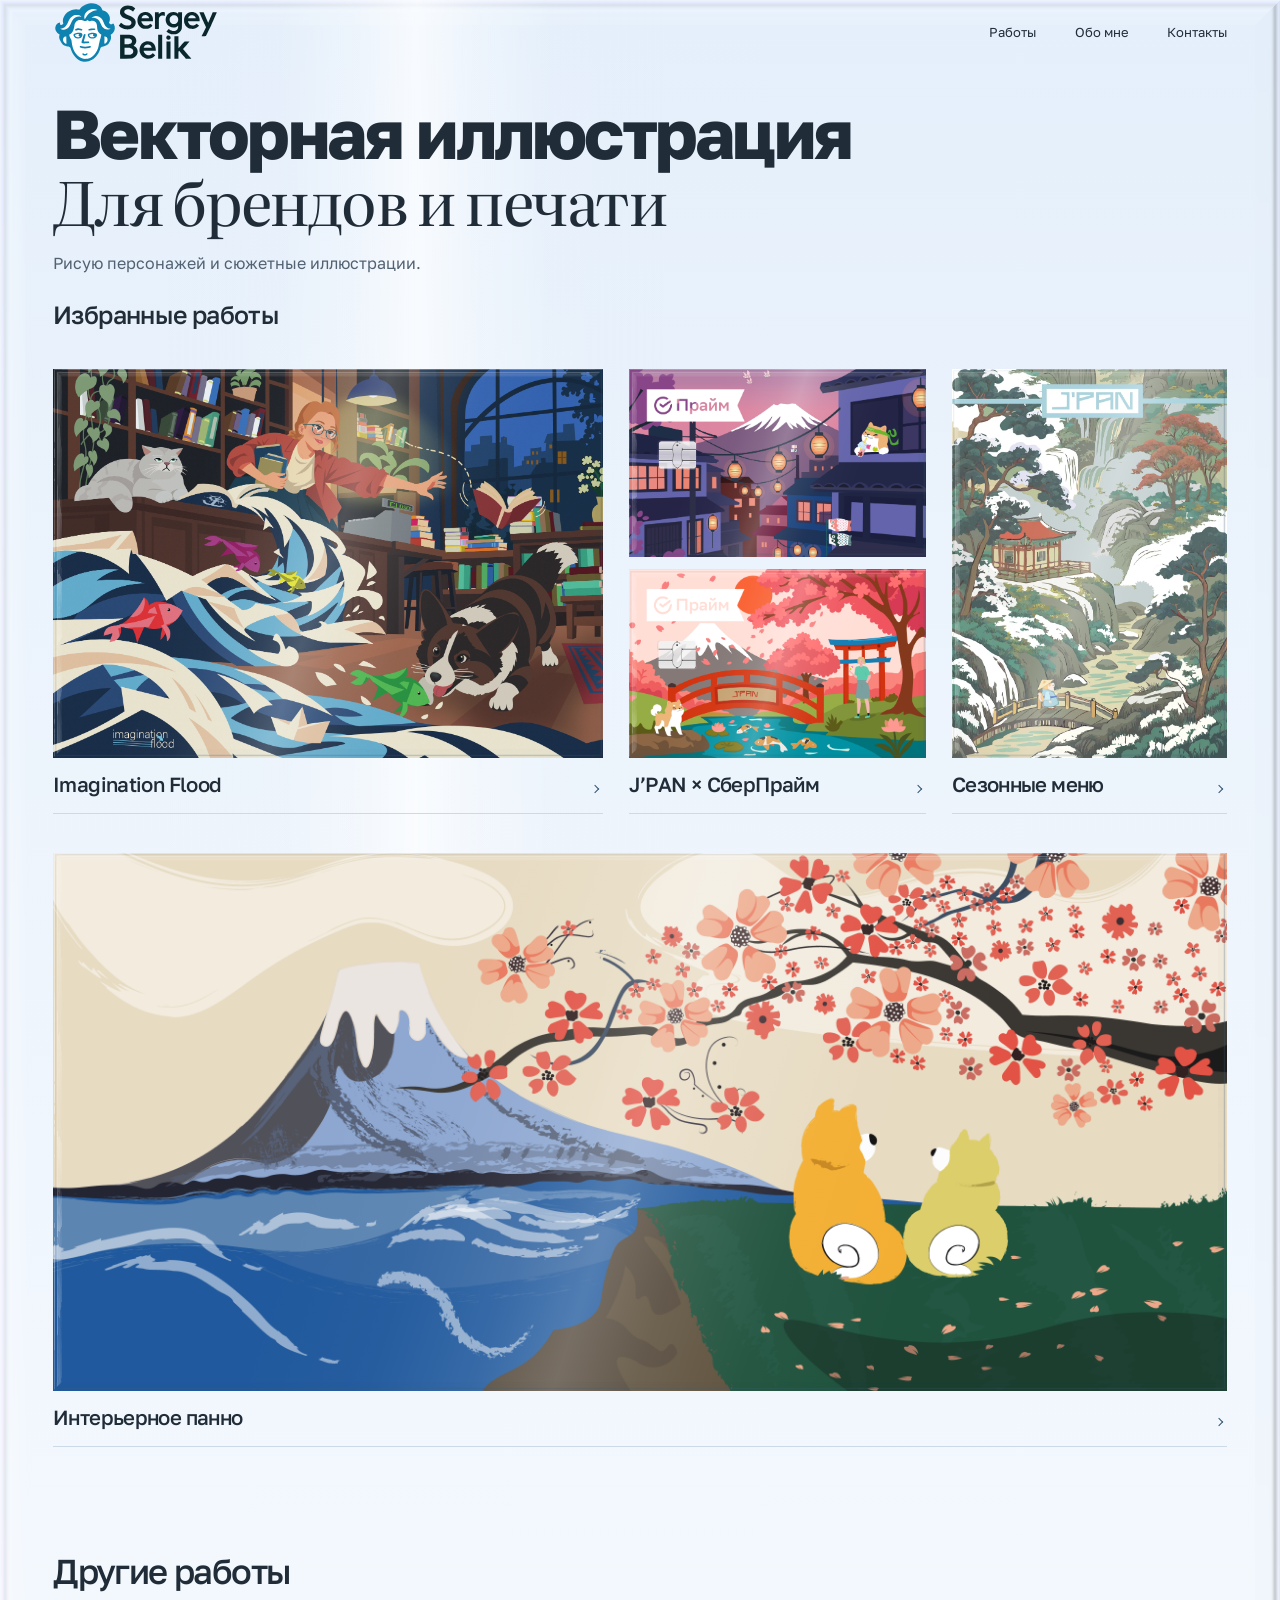
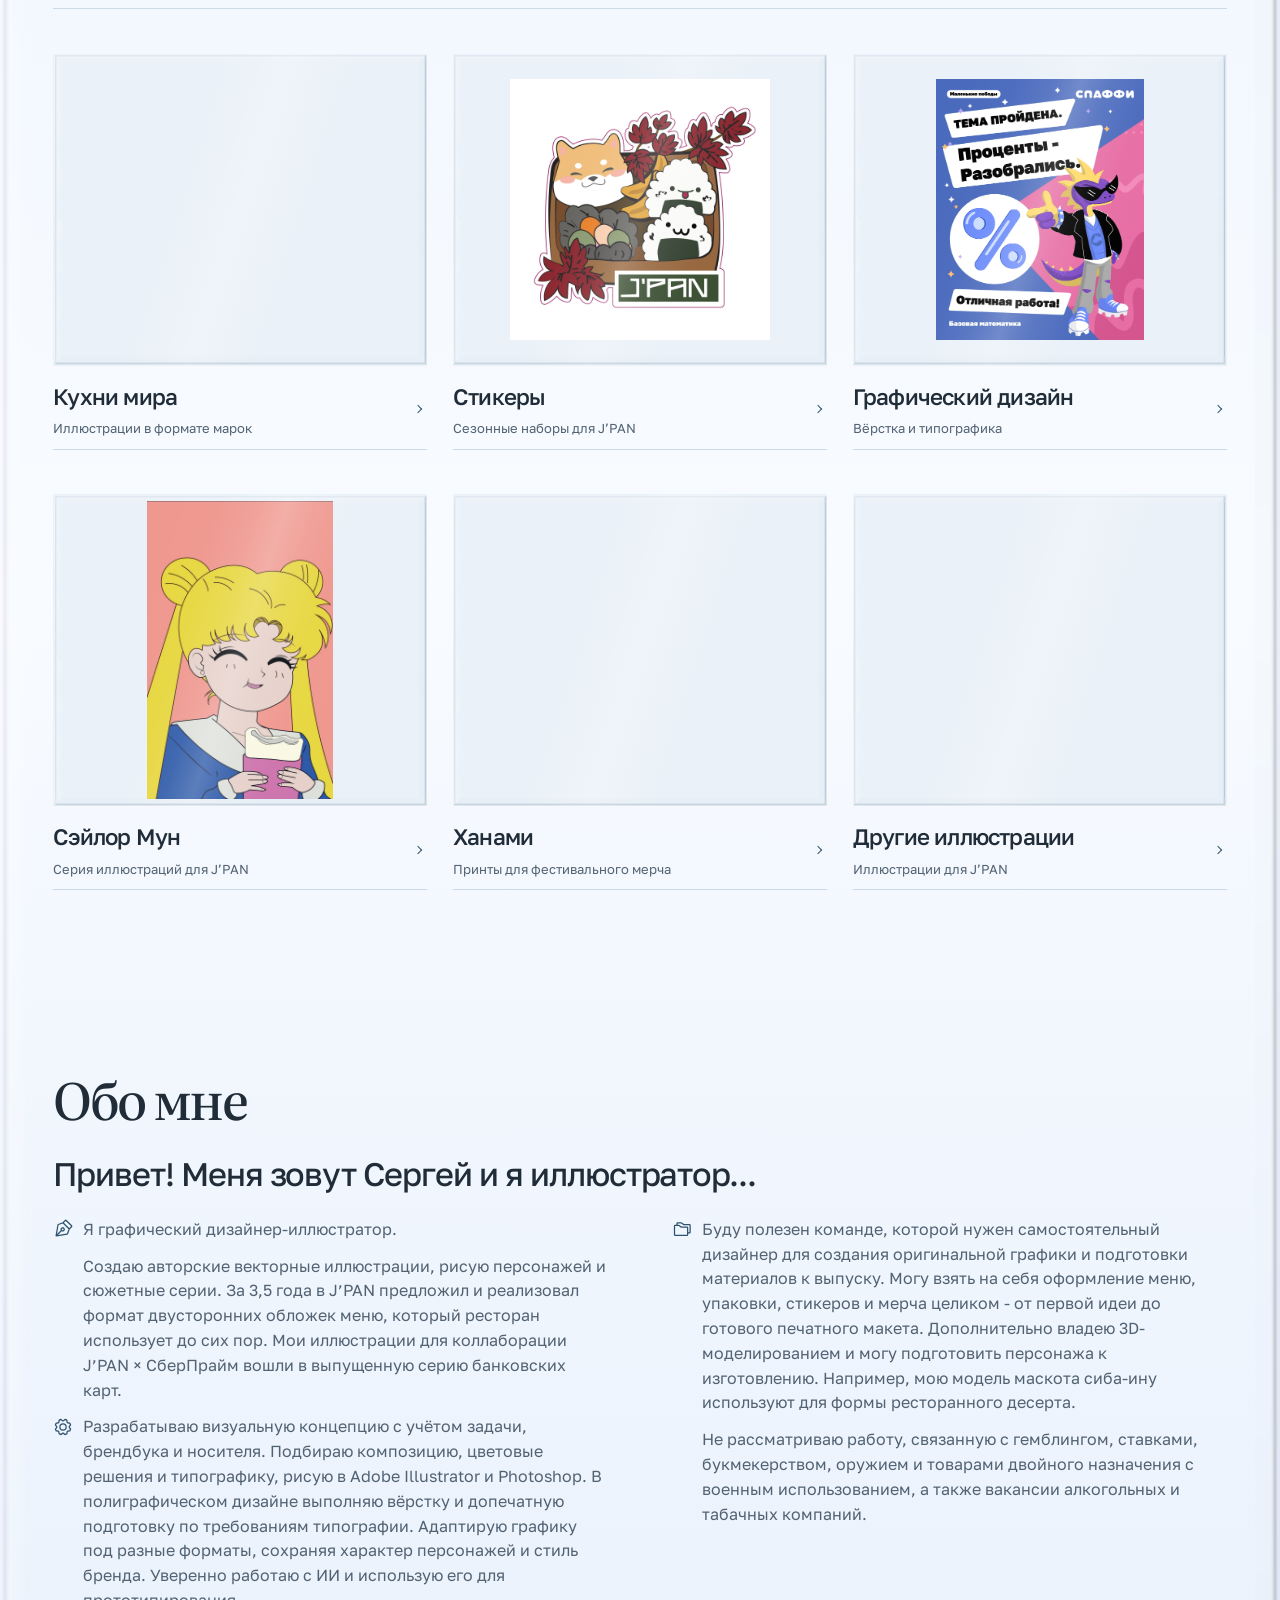
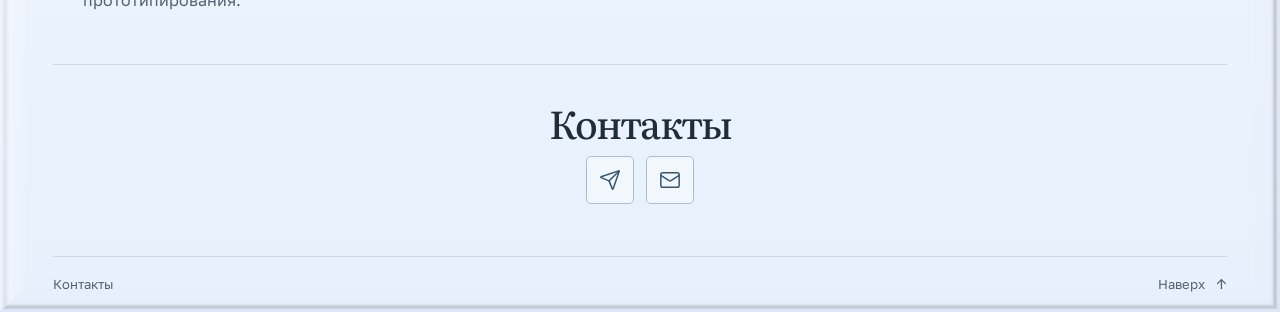
==== commit a8c2049c: "Narrow only facial oval and restore original head proportions" ====
--- a/index.html
+++ b/index.html
@@ -1727,7 +1727,7 @@
 <header class="shell" id="top">
   <div class="header-inner">
     <a class="identity" href="#top" aria-label="Сергей Белик, начало портфолио">
-      <img class="brand-wordmark" src="V2/media/sergey-belik-face-logo-df1813b500b9.svg" width="1121" height="461" alt="Sergey Belik" decoding="async" fetchpriority="high">
+      <img class="brand-wordmark" src="V2/media/sergey-belik-face-logo-cd5aef540717.svg" width="1195" height="461" alt="Sergey Belik" decoding="async" fetchpriority="high">
     </a>
     <nav class="site-nav" aria-label="Навигация">
       <a href="#work">Работы</a><a href="#about">Обо мне</a><a href="#contact">Контакты</a>
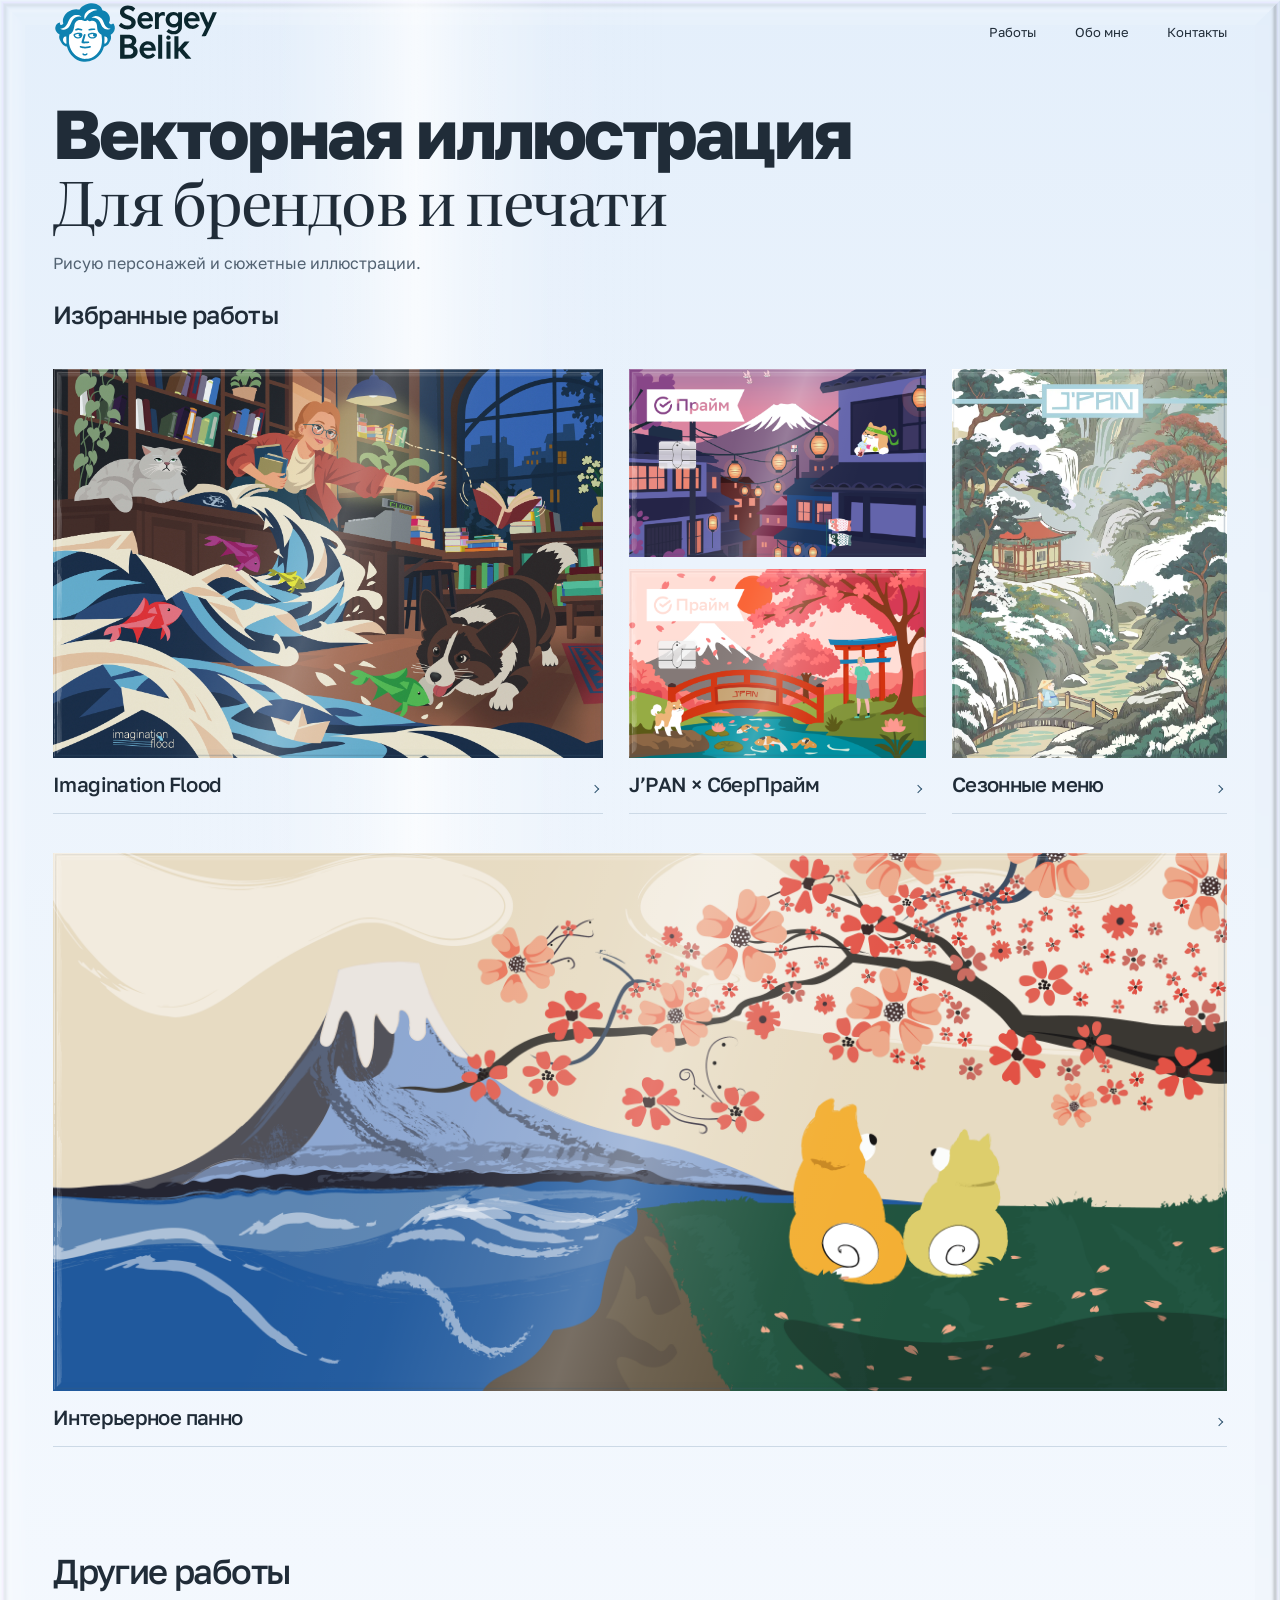
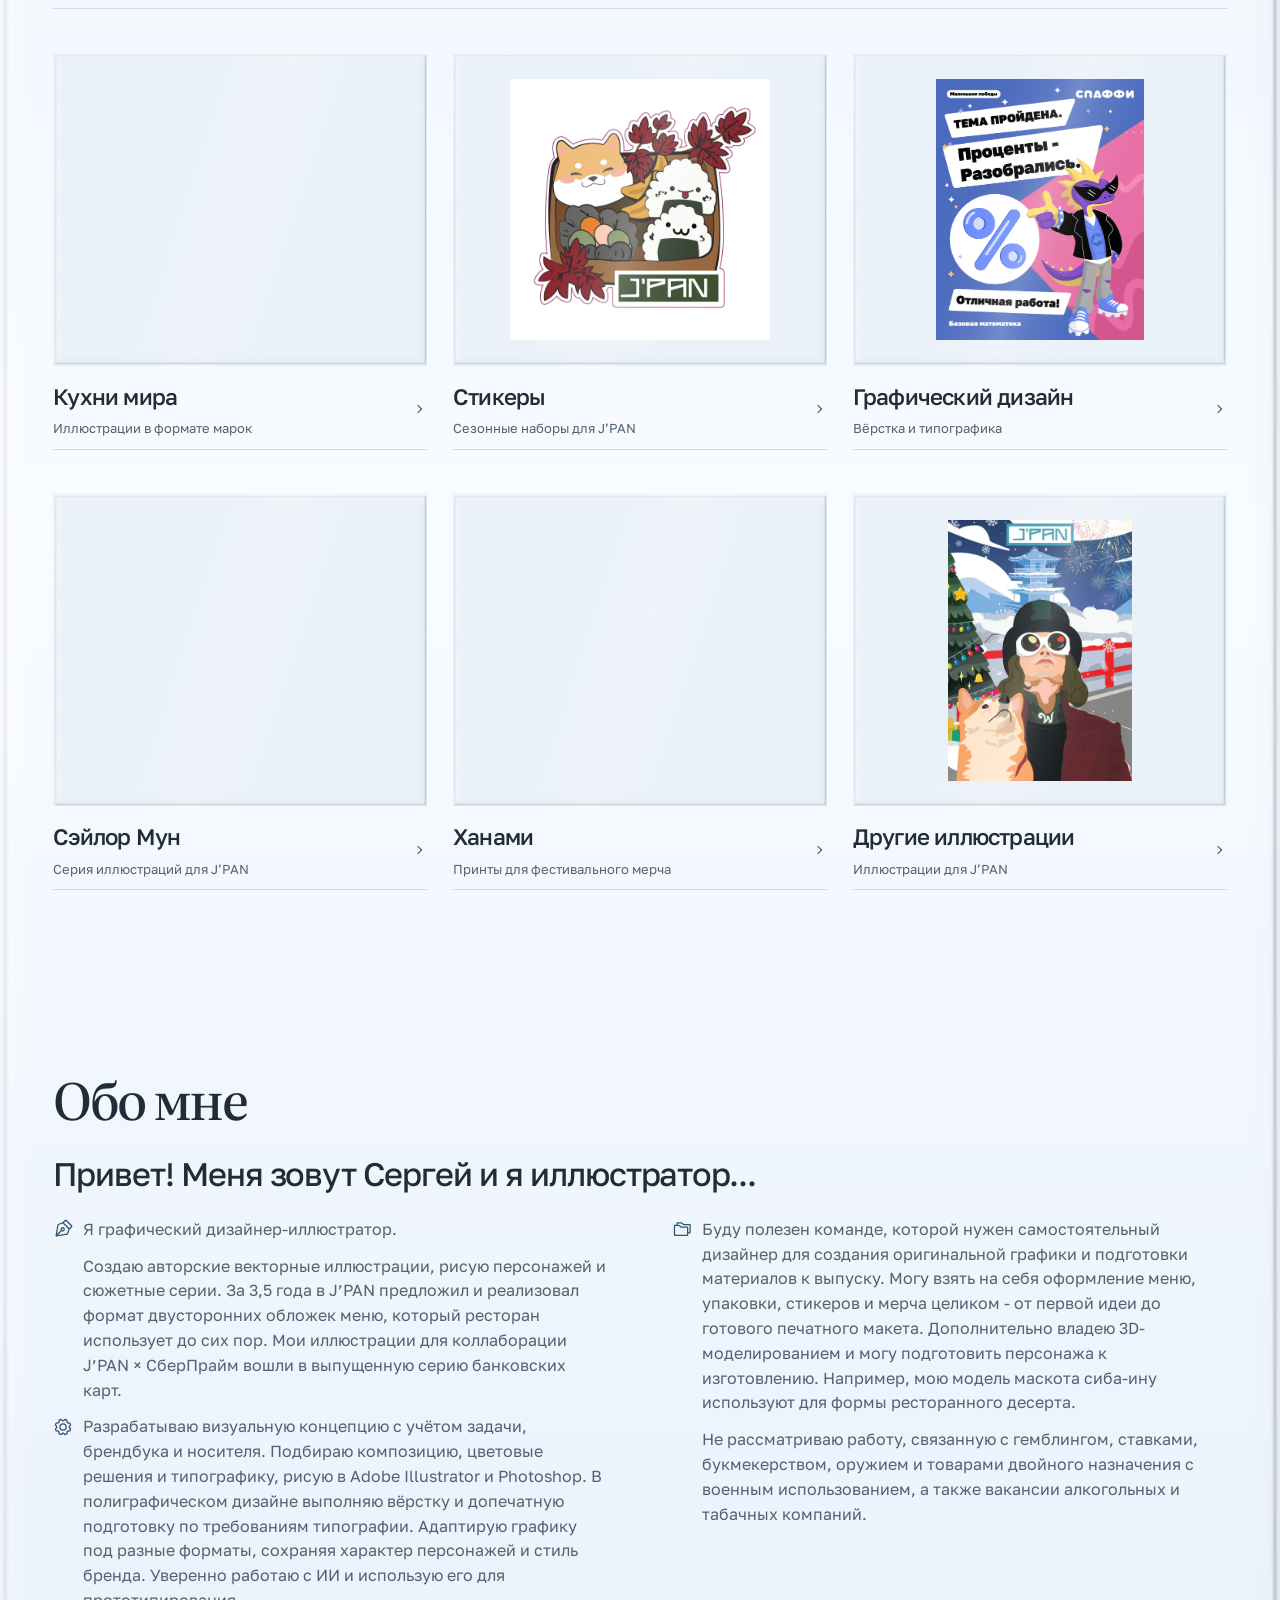
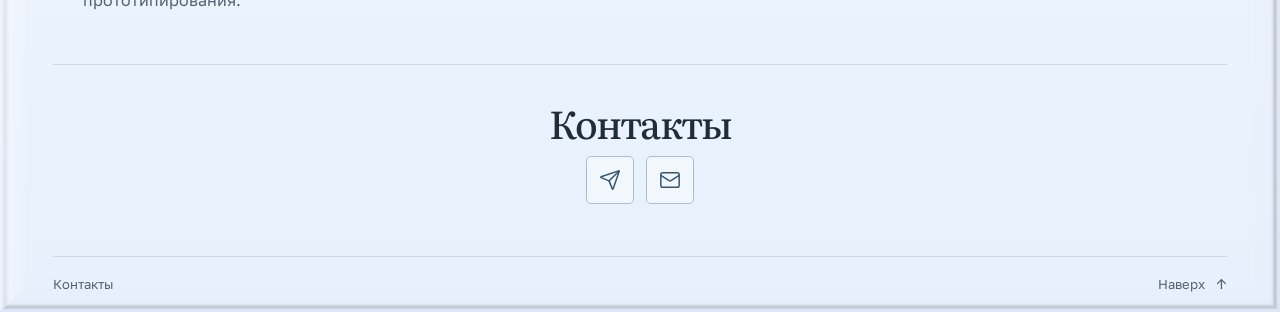
==== commit f96b11d8: "Restore original illustrated logo before narrowing" ====
--- a/index.html
+++ b/index.html
@@ -1727,7 +1727,7 @@
 <header class="shell" id="top">
   <div class="header-inner">
     <a class="identity" href="#top" aria-label="Сергей Белик, начало портфолио">
-      <img class="brand-wordmark" src="V2/media/sergey-belik-face-logo-cd5aef540717.svg" width="1195" height="461" alt="Sergey Belik" decoding="async" fetchpriority="high">
+      <img class="brand-wordmark" src="V2/media/sergey-belik-face-logo-fd675ce2f9db.svg" width="1195" height="461" alt="Sergey Belik" decoding="async" fetchpriority="high">
     </a>
     <nav class="site-nav" aria-label="Навигация">
       <a href="#work">Работы</a><a href="#about">Обо мне</a><a href="#contact">Контакты</a>
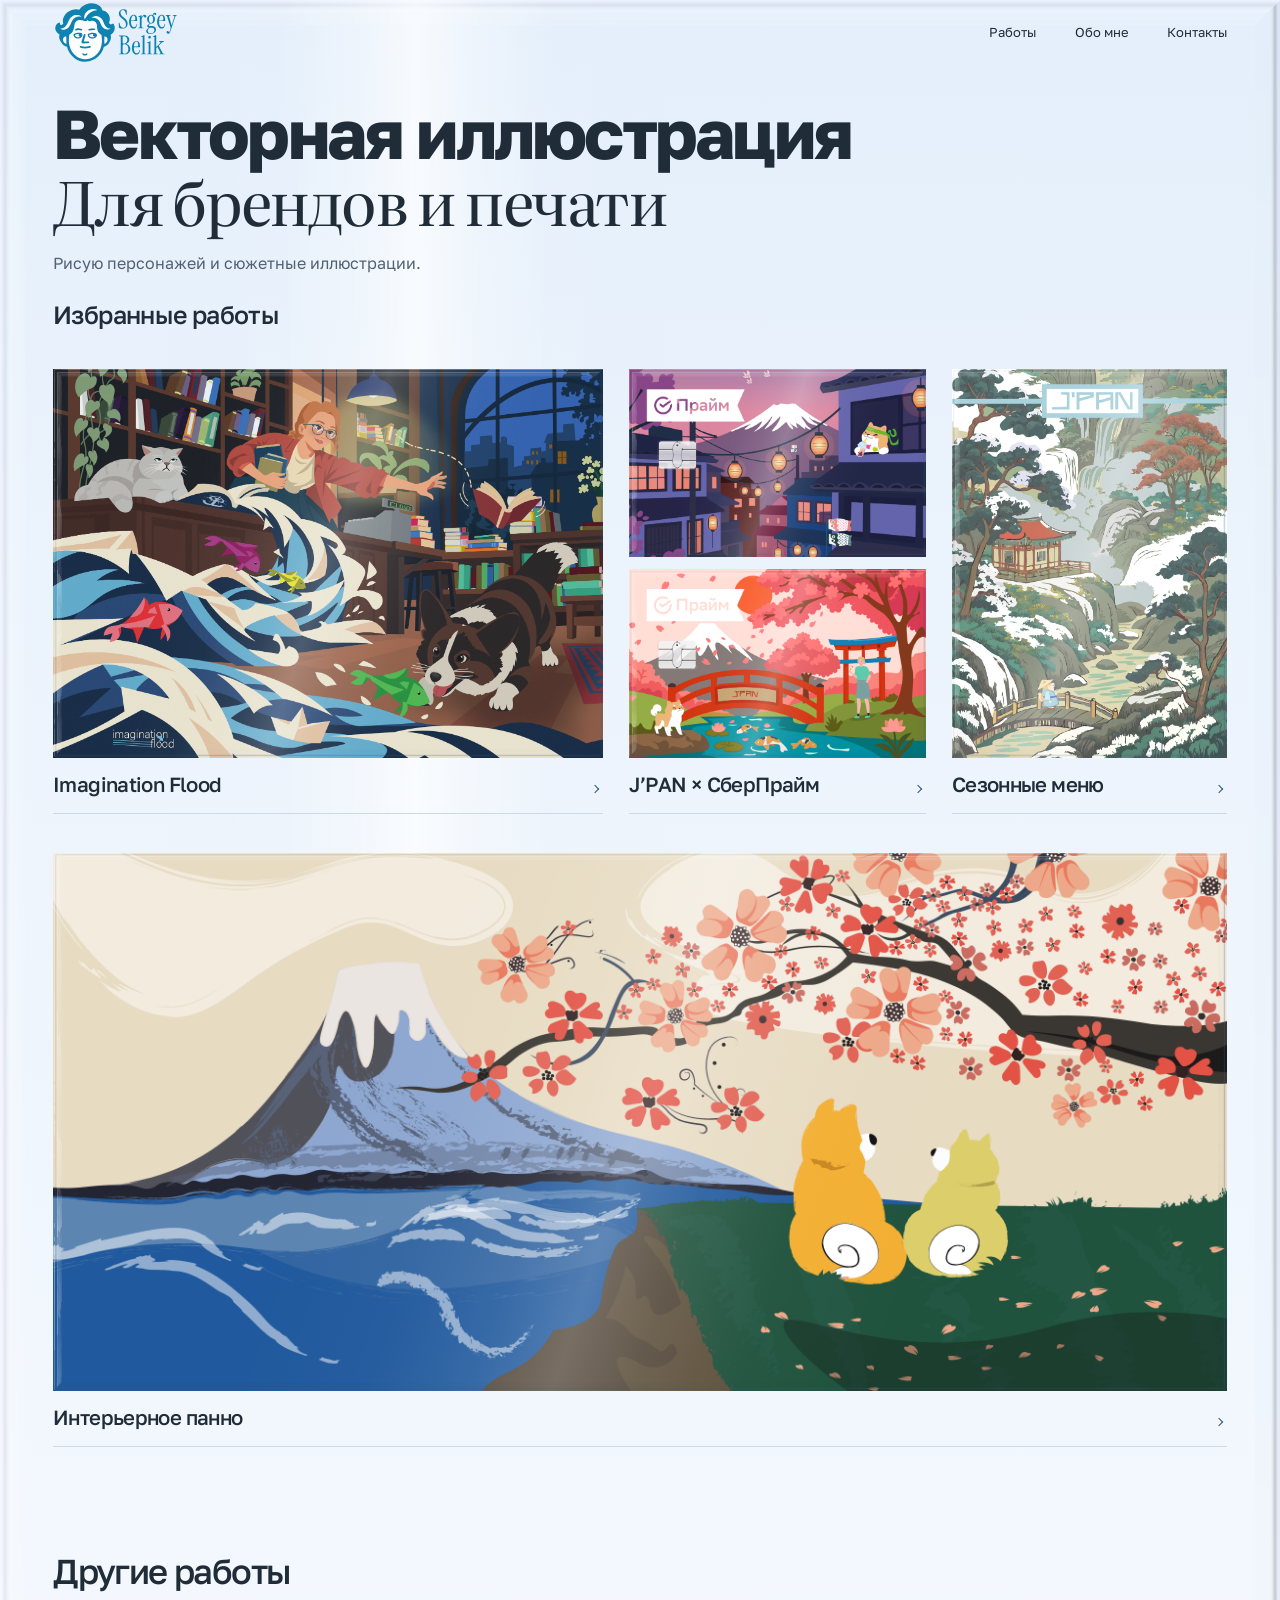
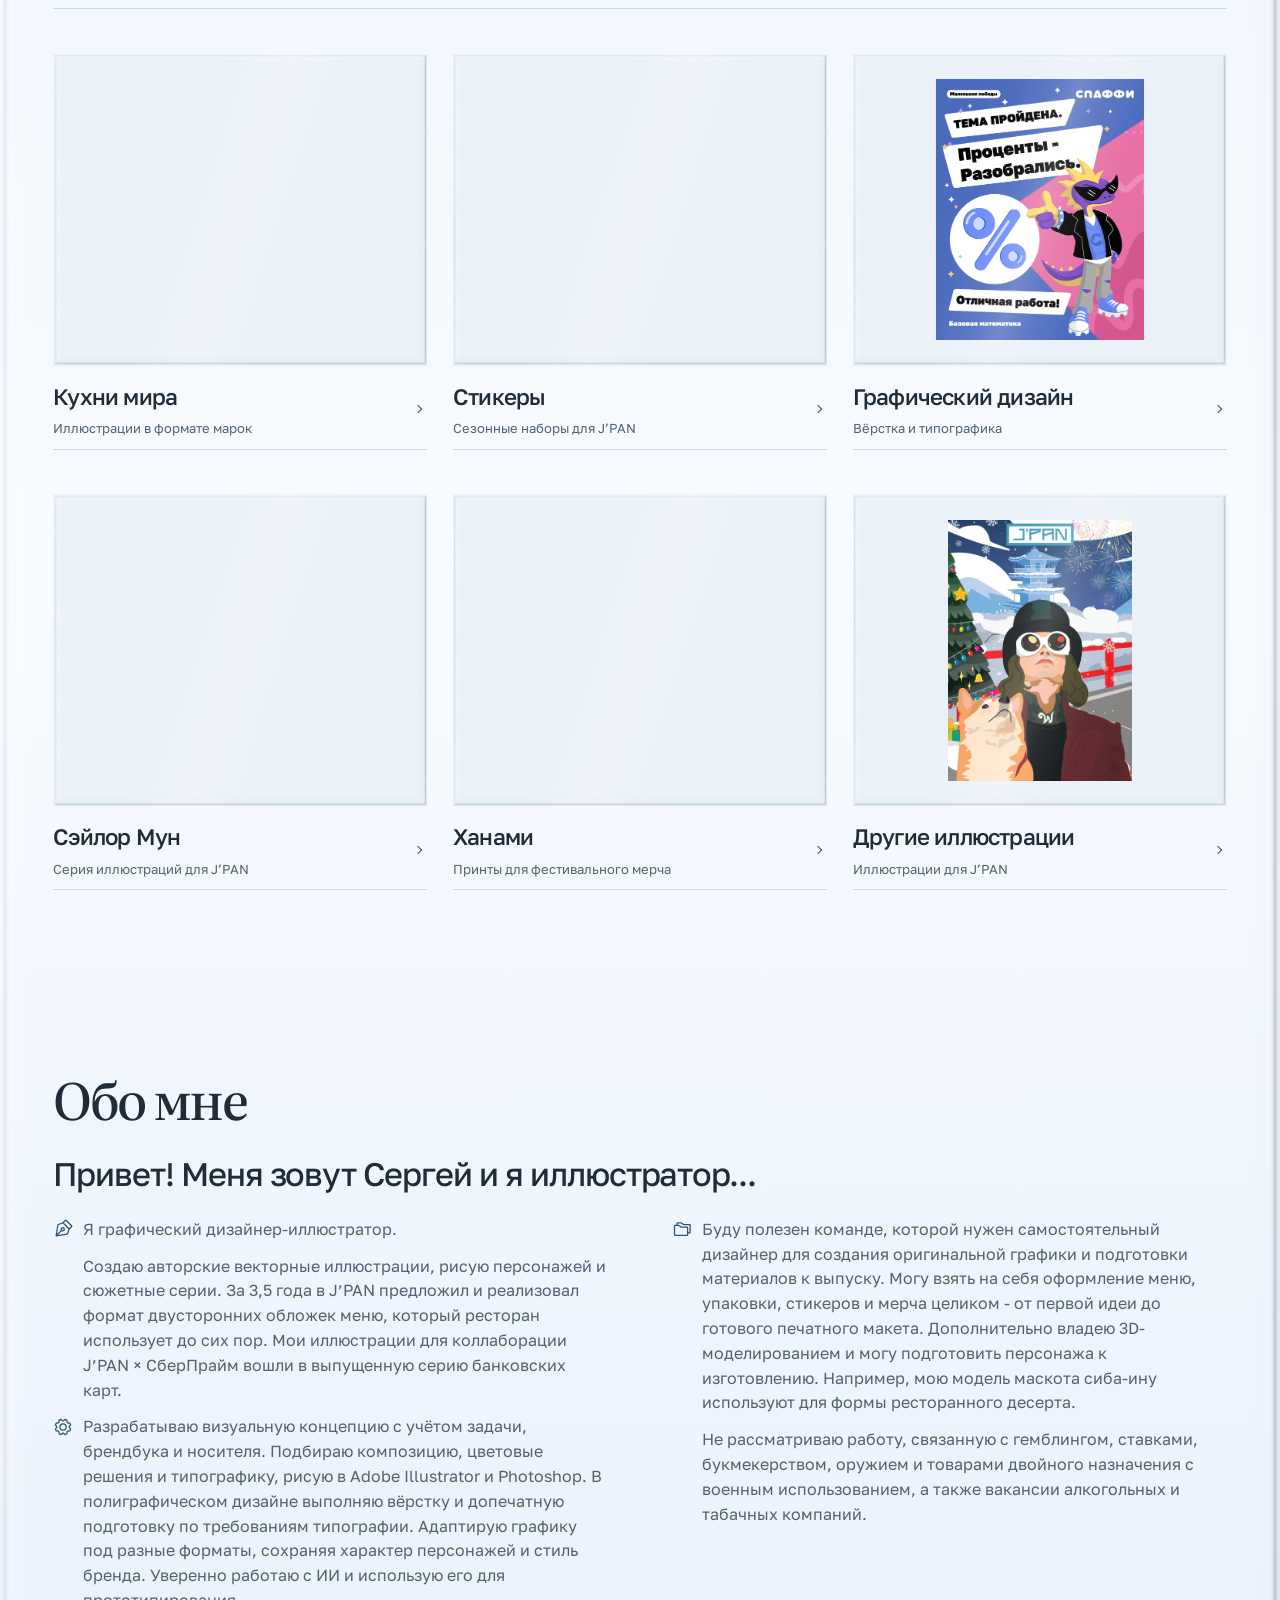
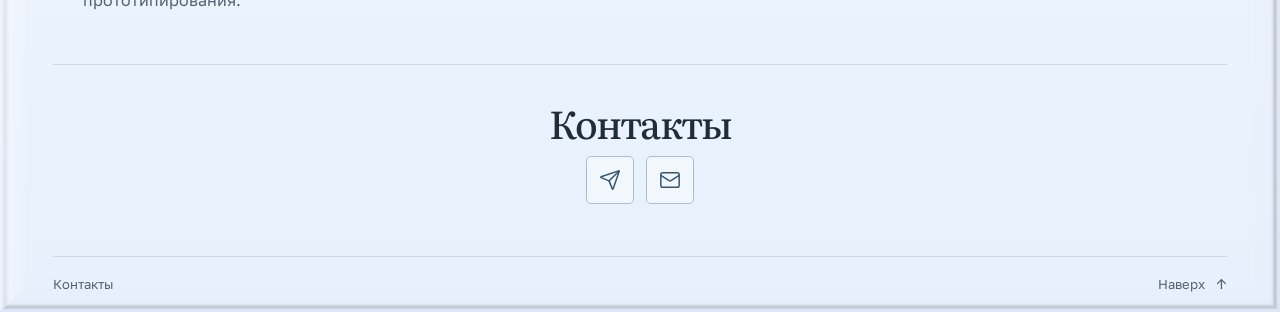
==== commit 71a7115b: "Use Instrument Serif and portrait contour color in header logo" ====
--- a/index.html
+++ b/index.html
@@ -1727,7 +1727,7 @@
 <header class="shell" id="top">
   <div class="header-inner">
     <a class="identity" href="#top" aria-label="Сергей Белик, начало портфолио">
-      <img class="brand-wordmark" src="V2/media/sergey-belik-face-logo-fd675ce2f9db.svg" width="1195" height="461" alt="Sergey Belik" decoding="async" fetchpriority="high">
+      <img class="brand-wordmark" src="V2/media/sergey-belik-instrument-serif-ac182a3b658c.svg" width="908" height="461" alt="Sergey Belik" decoding="async" fetchpriority="high">
     </a>
     <nav class="site-nav" aria-label="Навигация">
       <a href="#work">Работы</a><a href="#about">Обо мне</a><a href="#contact">Контакты</a>
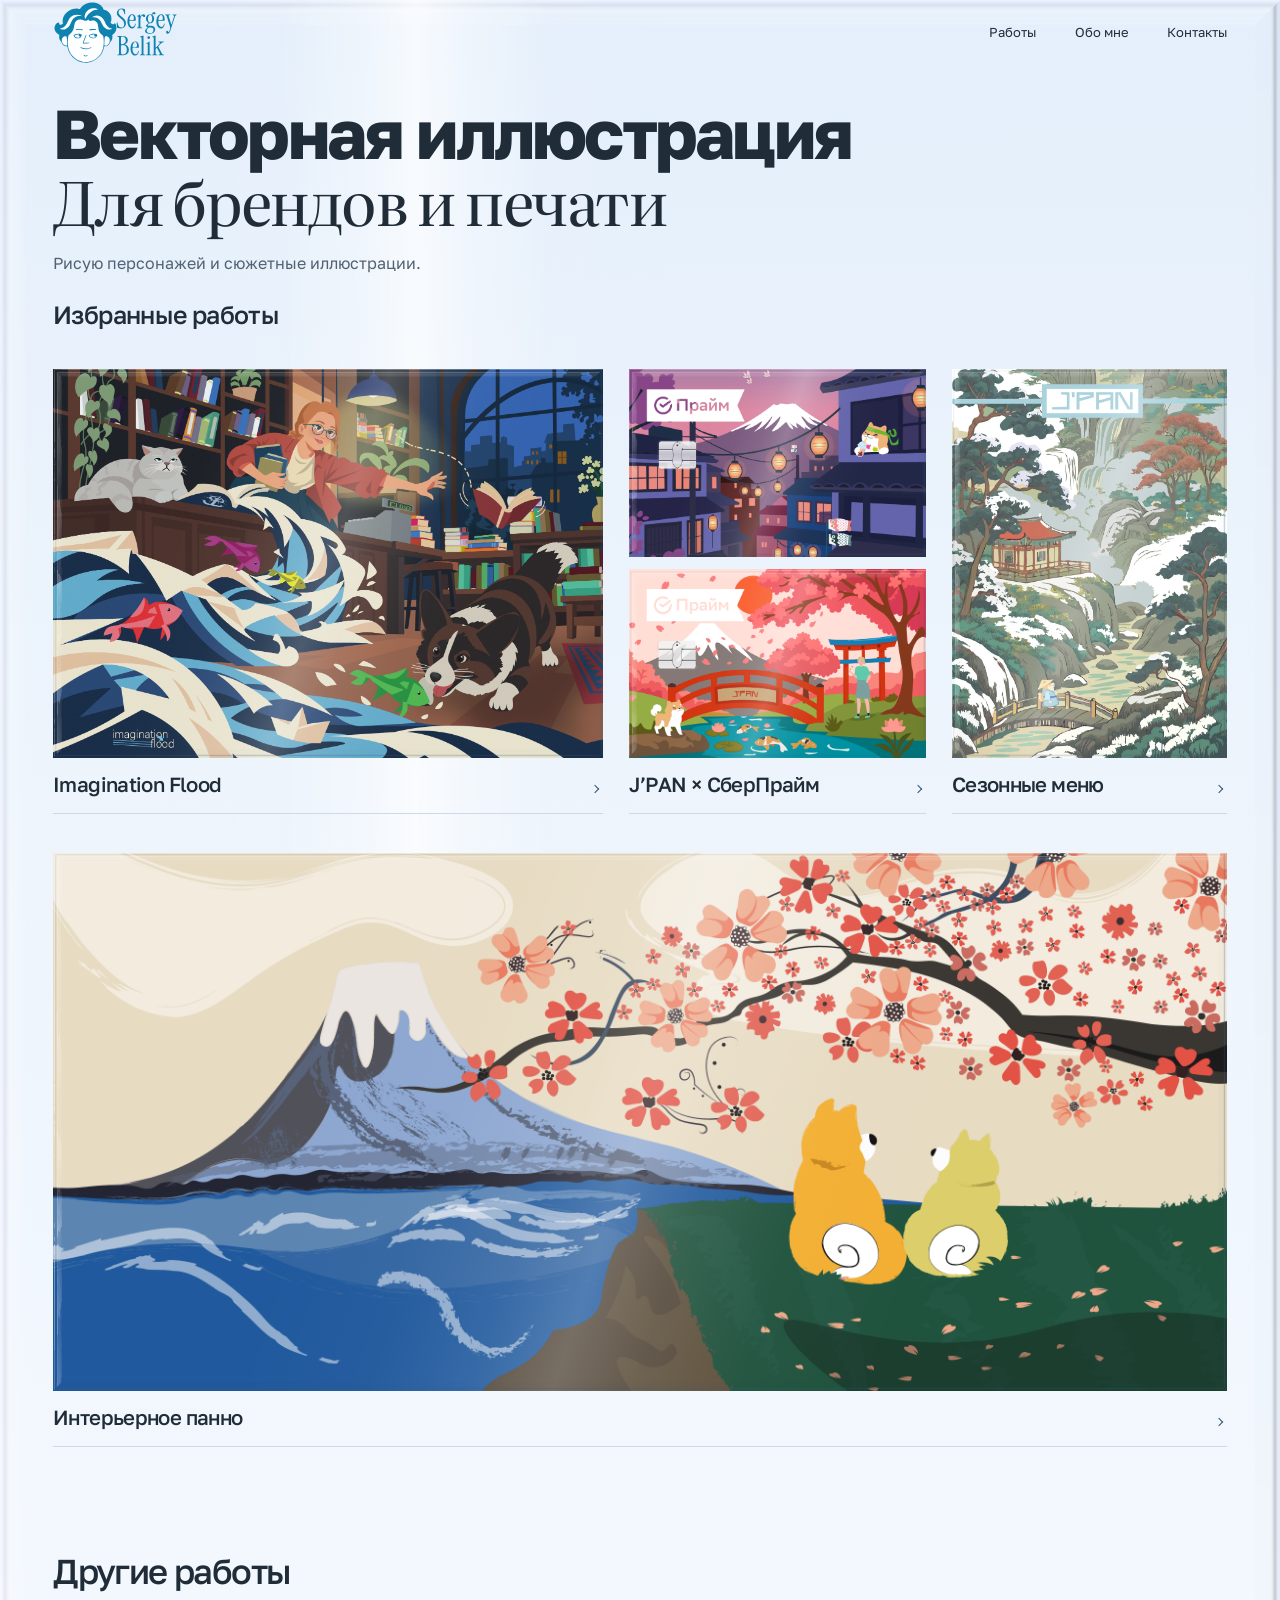
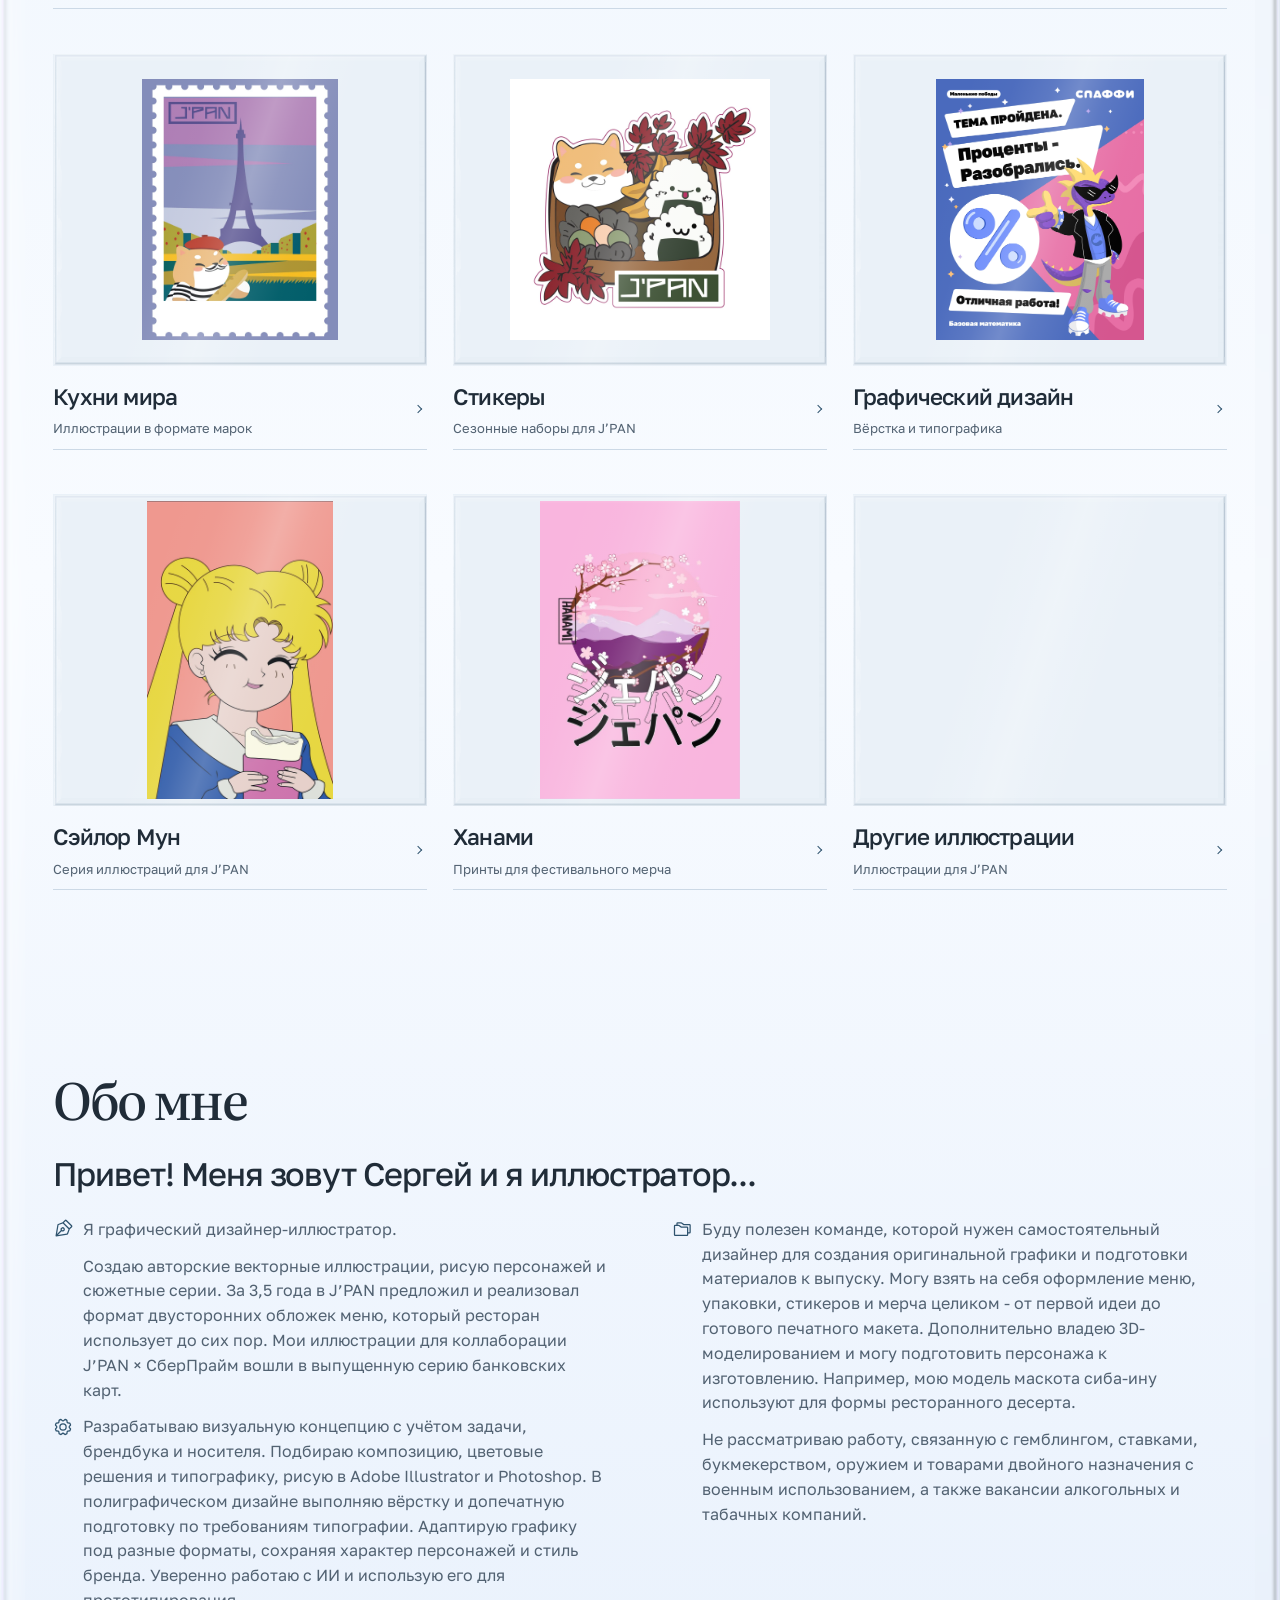
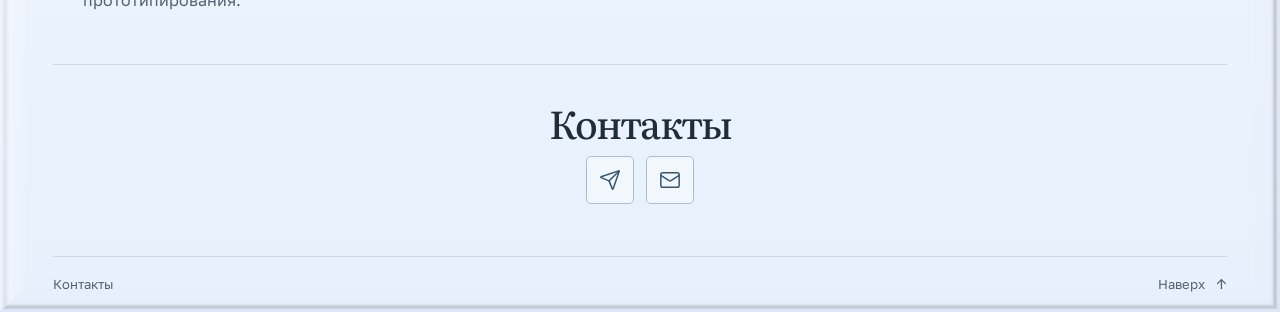
==== commit b179ce3a: "Replace header logo with approved thin portrait and equal-size Instrument Serif lettering" ====
--- a/index.html
+++ b/index.html
@@ -1727,7 +1727,7 @@
 <header class="shell" id="top">
   <div class="header-inner">
     <a class="identity" href="#top" aria-label="Сергей Белик, начало портфолио">
-      <img class="brand-wordmark" src="V2/media/sergey-belik-instrument-serif-ac182a3b658c.svg" width="908" height="461" alt="Sergey Belik" decoding="async" fetchpriority="high">
+      <img class="brand-wordmark" src="V2/media/sergey-belik-thin-face-c0fdeb80a8c8.svg" width="1478" height="752" alt="Sergey Belik" decoding="async" fetchpriority="high">
     </a>
     <nav class="site-nav" aria-label="Навигация">
       <a href="#work">Работы</a><a href="#about">Обо мне</a><a href="#contact">Контакты</a>
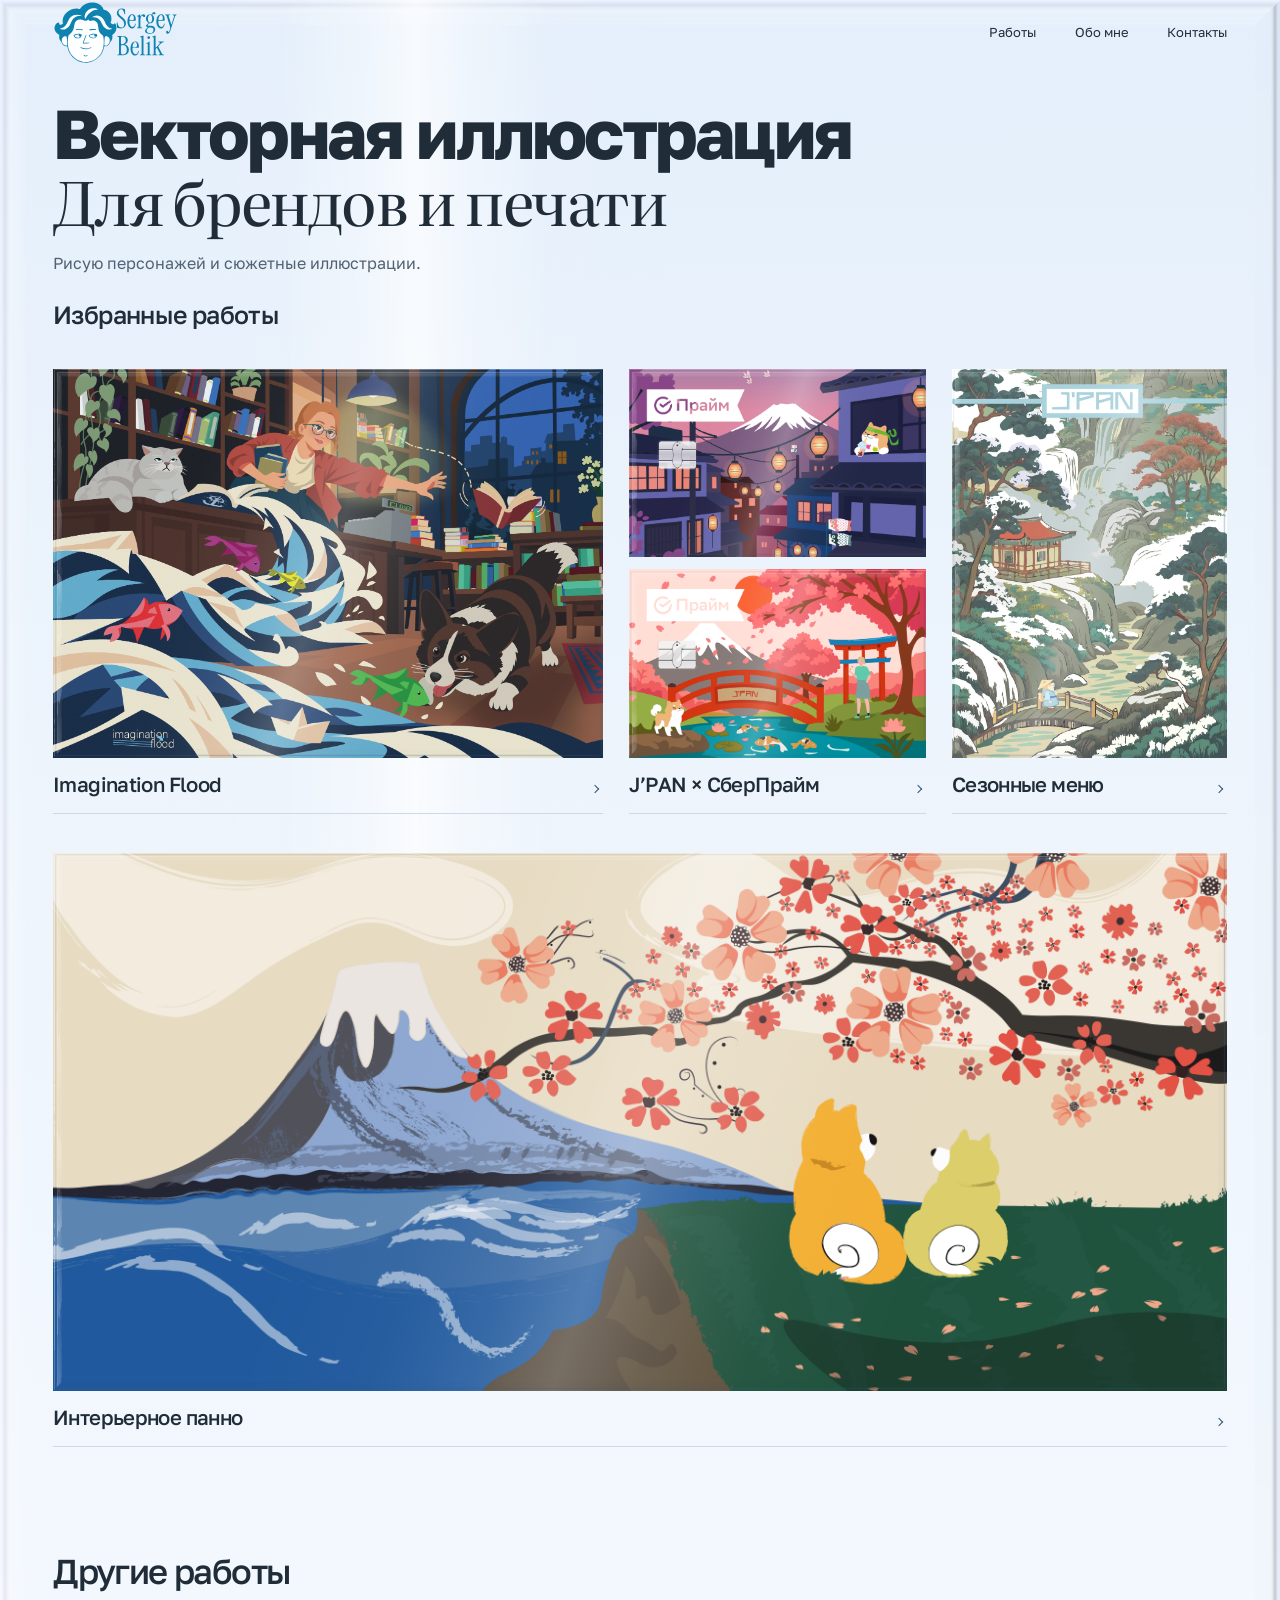
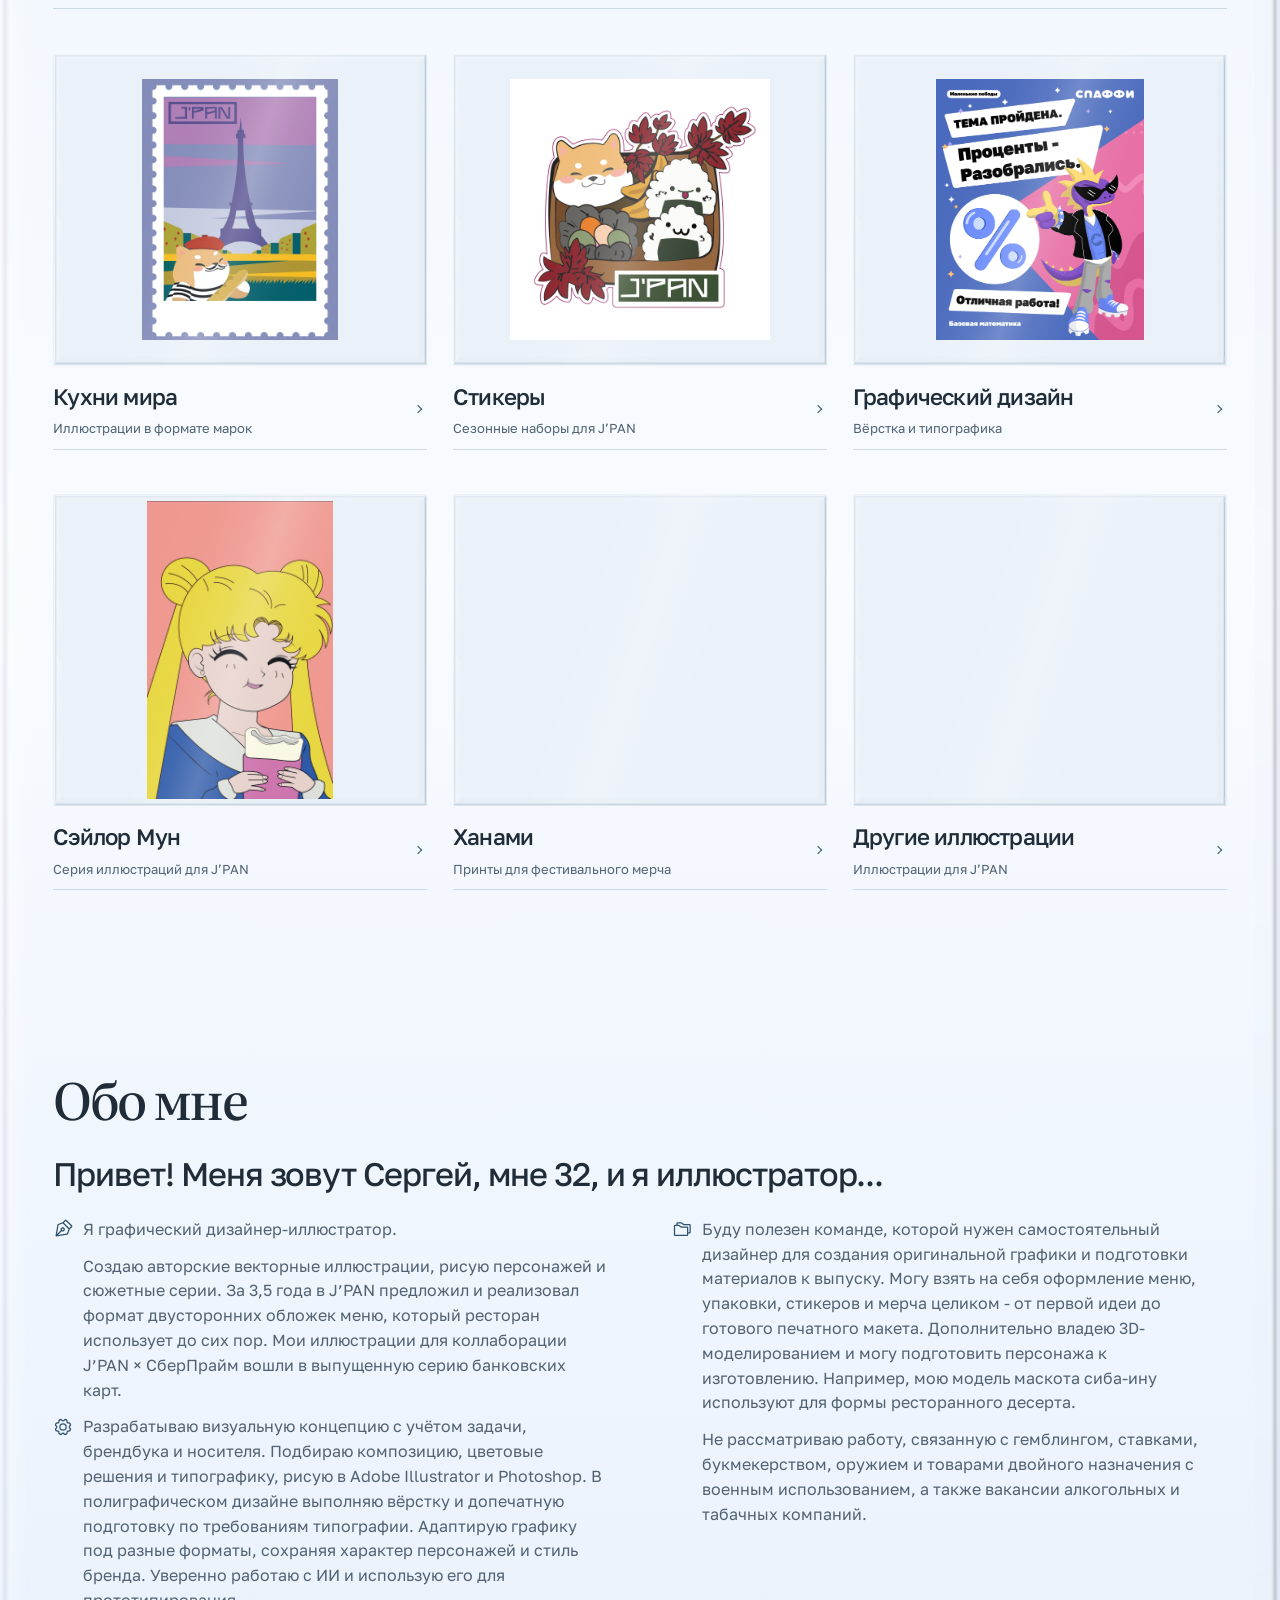
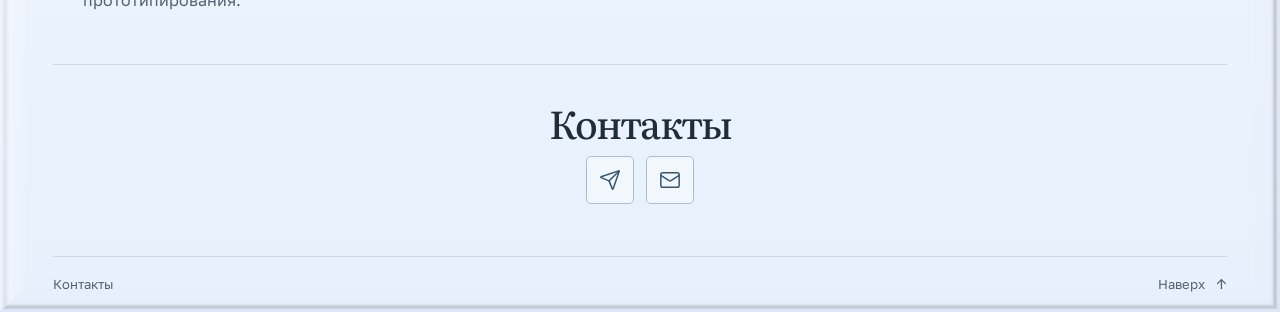
==== commit 9de62947: "Add age to About introduction" ====
--- a/index.html
+++ b/index.html
@@ -1860,7 +1860,7 @@
 OUT OF OR IN CONNECTION WITH THE SOFTWARE OR THE USE OR OTHER DEALINGS IN THE
 SOFTWARE.
 -->
-        <div class="profile-copy"><p class="about-lead">Привет! Меня зовут Сергей и я иллюстратор...</p>
+        <div class="profile-copy"><p class="about-lead">Привет! Меня зовут Сергей, мне 32, и я иллюстратор...</p>
 <p><svg class="about-icon" aria-hidden="true" focusable="false" xmlns="http://www.w3.org/2000/svg" viewBox="0 0 256 256" fill="currentColor"><path d="M248,92.68a15.86,15.86,0,0,0-4.69-11.31L174.63,12.68a16,16,0,0,0-22.63,0L123.57,41.11l-58,21.77A16.06,16.06,0,0,0,55.35,75.23L32.11,214.68A8,8,0,0,0,40,224a8.4,8.4,0,0,0,1.32-.11l139.44-23.24a16,16,0,0,0,12.35-10.17l21.77-58L243.31,104A15.87,15.87,0,0,0,248,92.68Zm-69.87,92.19L63.32,204l47.37-47.37a28,28,0,1,0-11.32-11.32L52,192.7,71.13,77.86,126,57.29,198.7,130ZM112,132a12,12,0,1,1,12,12A12,12,0,0,1,112,132Zm96-15.32L139.31,48l24-24L232,92.68Z"/></svg>Я графический дизайнер-иллюстратор.</p>
 <p>Создаю авторские векторные иллюстрации, рисую персонажей и сюжетные серии. За 3,5 года в J’PAN предложил и реализовал формат двусторонних обложек меню, который ресторан использует до сих пор. Мои иллюстрации для коллаборации J’PAN × СберПрайм вошли в выпущенную серию банковских карт.</p>
 <p><svg class="about-icon" aria-hidden="true" focusable="false" xmlns="http://www.w3.org/2000/svg" viewBox="0 0 256 256" fill="currentColor"><path d="M128,80a48,48,0,1,0,48,48A48.05,48.05,0,0,0,128,80Zm0,80a32,32,0,1,1,32-32A32,32,0,0,1,128,160Zm88-29.84q.06-2.16,0-4.32l14.92-18.64a8,8,0,0,0,1.48-7.06,107.21,107.21,0,0,0-10.88-26.25,8,8,0,0,0-6-3.93l-23.72-2.64q-1.48-1.56-3-3L186,40.54a8,8,0,0,0-3.94-6,107.71,107.71,0,0,0-26.25-10.87,8,8,0,0,0-7.06,1.49L130.16,40Q128,40,125.84,40L107.2,25.11a8,8,0,0,0-7.06-1.48A107.6,107.6,0,0,0,73.89,34.51a8,8,0,0,0-3.93,6L67.32,64.27q-1.56,1.49-3,3L40.54,70a8,8,0,0,0-6,3.94,107.71,107.71,0,0,0-10.87,26.25,8,8,0,0,0,1.49,7.06L40,125.84Q40,128,40,130.16L25.11,148.8a8,8,0,0,0-1.48,7.06,107.21,107.21,0,0,0,10.88,26.25,8,8,0,0,0,6,3.93l23.72,2.64q1.49,1.56,3,3L70,215.46a8,8,0,0,0,3.94,6,107.71,107.71,0,0,0,26.25,10.87,8,8,0,0,0,7.06-1.49L125.84,216q2.16.06,4.32,0l18.64,14.92a8,8,0,0,0,7.06,1.48,107.21,107.21,0,0,0,26.25-10.88,8,8,0,0,0,3.93-6l2.64-23.72q1.56-1.48,3-3L215.46,186a8,8,0,0,0,6-3.94,107.71,107.71,0,0,0,10.87-26.25,8,8,0,0,0-1.49-7.06Zm-16.1-6.5a73.93,73.93,0,0,1,0,8.68,8,8,0,0,0,1.74,5.48l14.19,17.73a91.57,91.57,0,0,1-6.23,15L187,173.11a8,8,0,0,0-5.1,2.64,74.11,74.11,0,0,1-6.14,6.14,8,8,0,0,0-2.64,5.1l-2.51,22.58a91.32,91.32,0,0,1-15,6.23l-17.74-14.19a8,8,0,0,0-5-1.75h-.48a73.93,73.93,0,0,1-8.68,0,8,8,0,0,0-5.48,1.74L100.45,215.8a91.57,91.57,0,0,1-15-6.23L82.89,187a8,8,0,0,0-2.64-5.1,74.11,74.11,0,0,1-6.14-6.14,8,8,0,0,0-5.1-2.64L46.43,170.6a91.32,91.32,0,0,1-6.23-15l14.19-17.74a8,8,0,0,0,1.74-5.48,73.93,73.93,0,0,1,0-8.68,8,8,0,0,0-1.74-5.48L40.2,100.45a91.57,91.57,0,0,1,6.23-15L69,82.89a8,8,0,0,0,5.1-2.64,74.11,74.11,0,0,1,6.14-6.14A8,8,0,0,0,82.89,69L85.4,46.43a91.32,91.32,0,0,1,15-6.23l17.74,14.19a8,8,0,0,0,5.48,1.74,73.93,73.93,0,0,1,8.68,0,8,8,0,0,0,5.48-1.74L155.55,40.2a91.57,91.57,0,0,1,15,6.23L173.11,69a8,8,0,0,0,2.64,5.1,74.11,74.11,0,0,1,6.14,6.14,8,8,0,0,0,5.1,2.64l22.58,2.51a91.32,91.32,0,0,1,6.23,15l-14.19,17.74A8,8,0,0,0,199.87,123.66Z"/></svg>Разрабатываю визуальную концепцию с учётом задачи, брендбука и носителя. Подбираю композицию, цветовые решения и типографику, рисую в Adobe Illustrator и Photoshop. В полиграфическом дизайне выполняю вёрстку и допечатную подготовку по требованиям типографии. Адаптирую графику под разные форматы, сохраняя характер персонажей и стиль бренда. Уверенно работаю с ИИ и использую его для прототипирования.</p>
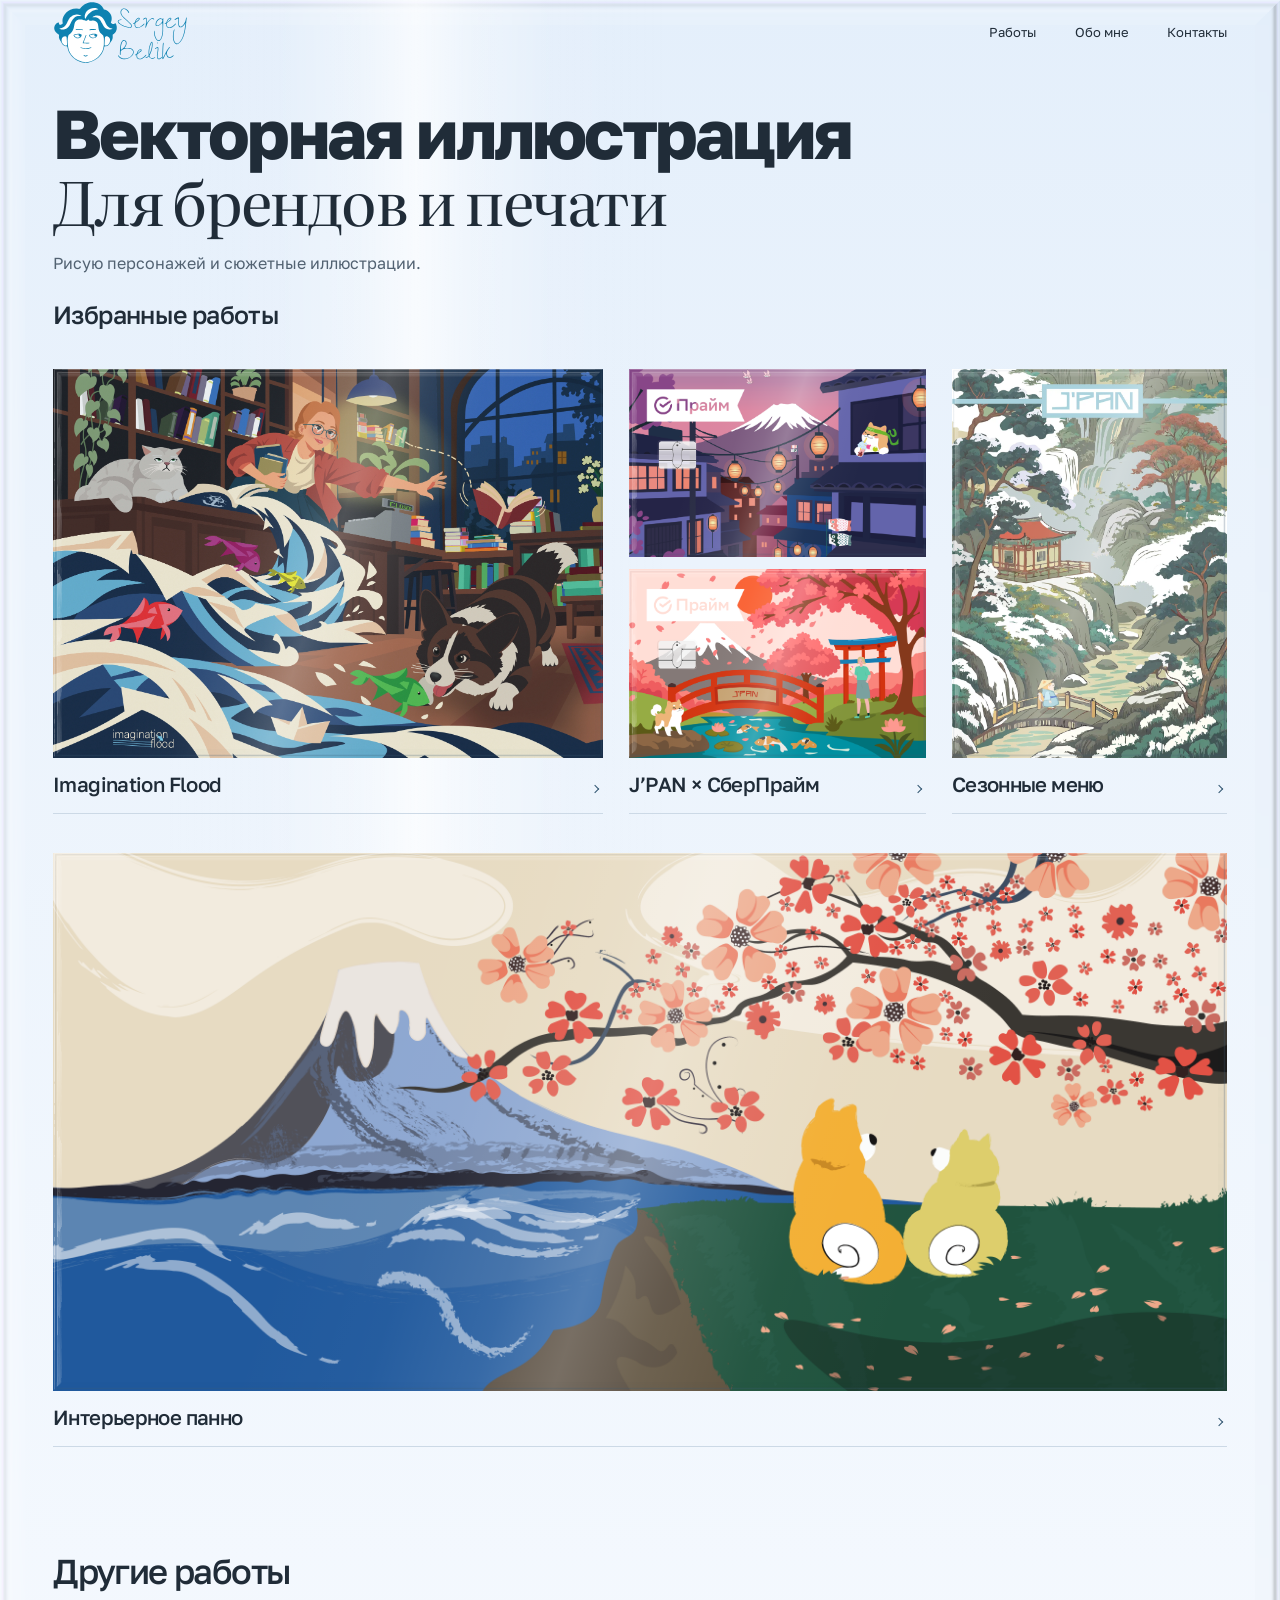
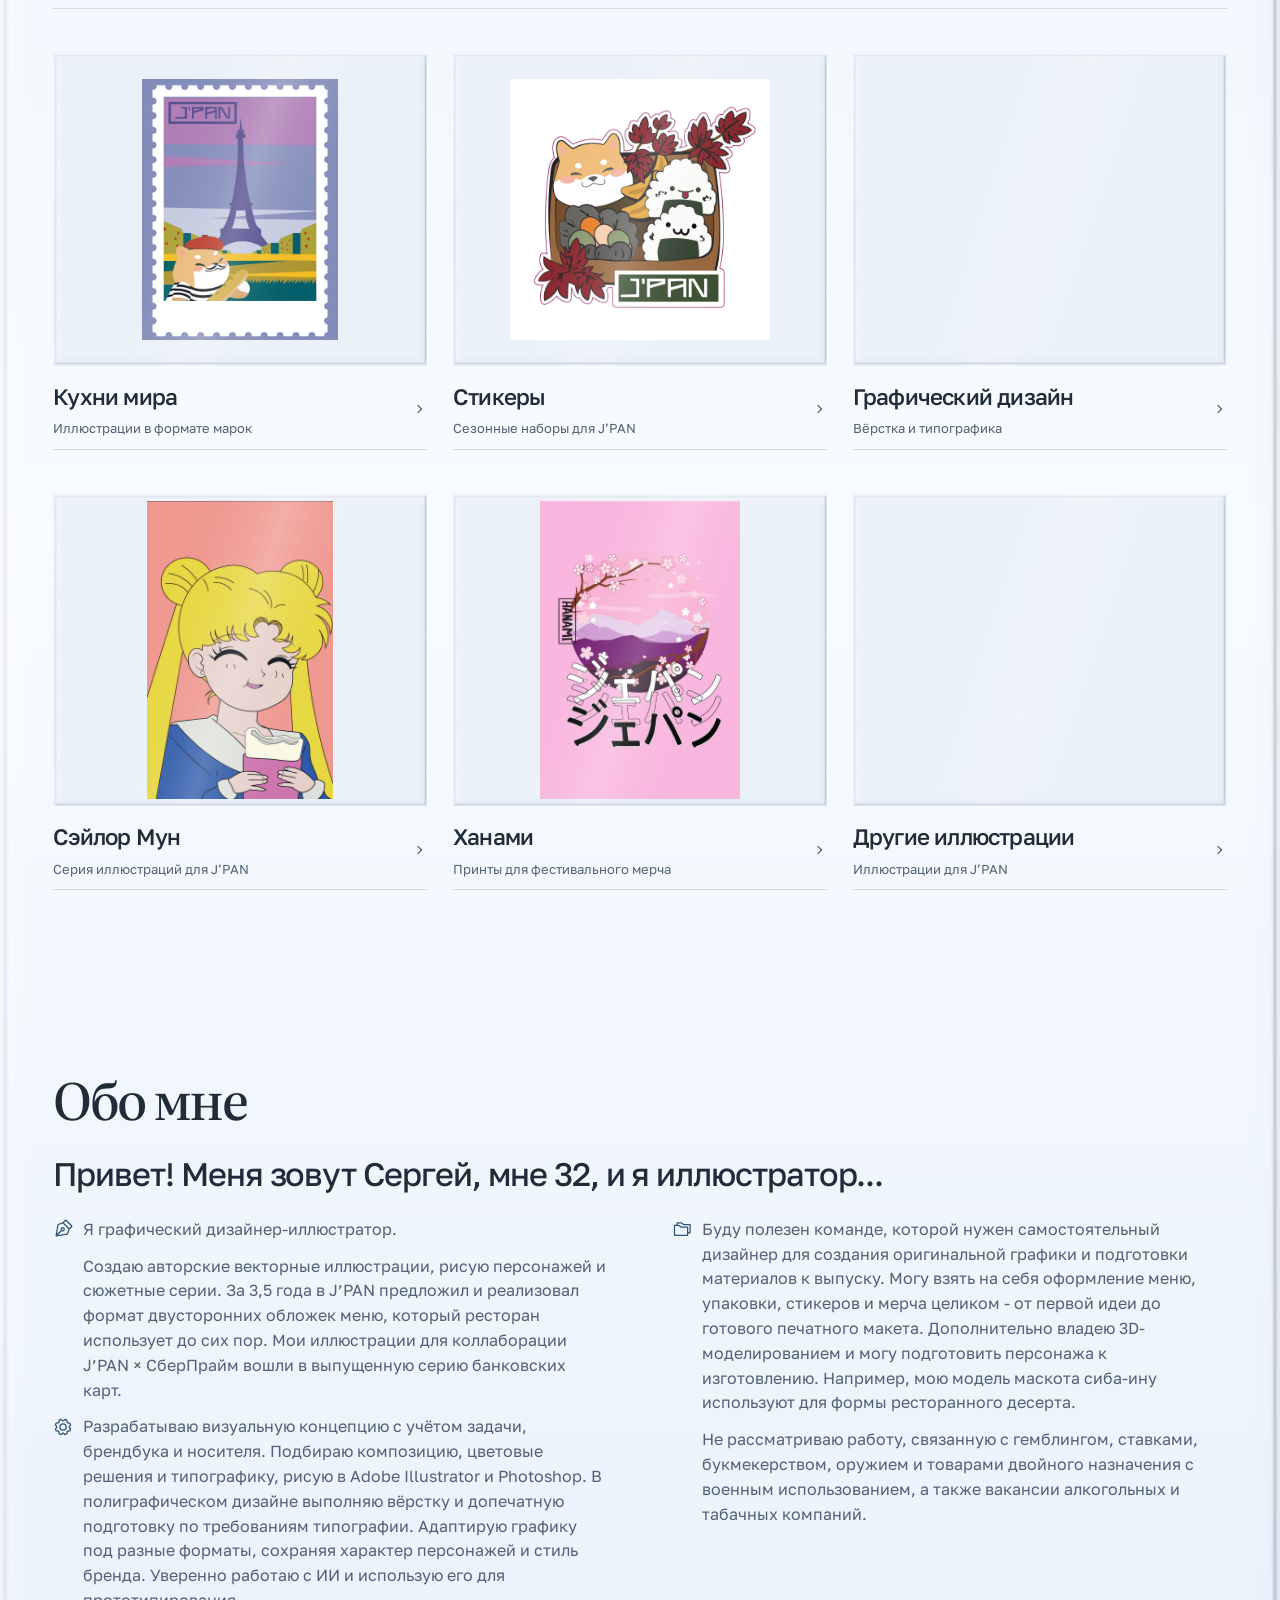
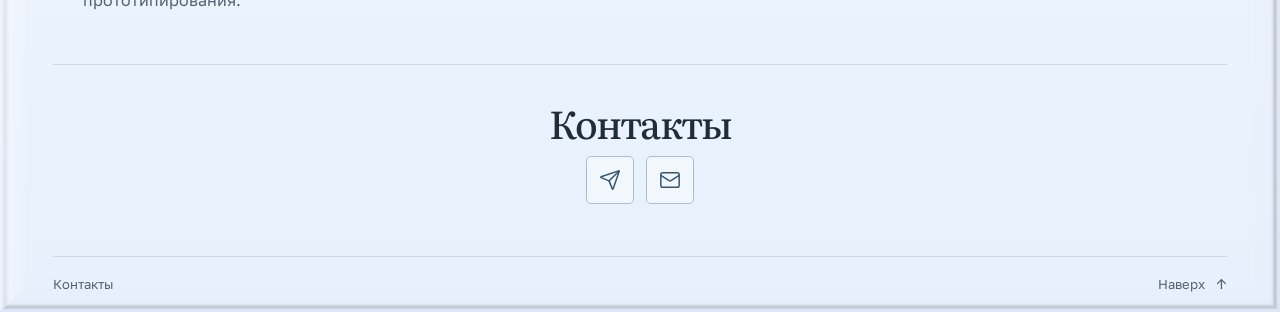
==== commit 94a091d3: "Replace logo with approved monoline handwritten vector" ====
--- a/index.html
+++ b/index.html
@@ -1727,7 +1727,7 @@
 <header class="shell" id="top">
   <div class="header-inner">
     <a class="identity" href="#top" aria-label="Сергей Белик, начало портфолио">
-      <img class="brand-wordmark" src="V2/media/sergey-belik-thin-face-c0fdeb80a8c8.svg" width="1478" height="752" alt="Sergey Belik" decoding="async" fetchpriority="high">
+      <img class="brand-wordmark" src="V2/media/sergey-belik-monoline-190c767108fd.svg" width="1804" height="858" alt="Sergey Belik" decoding="async" fetchpriority="high">
     </a>
     <nav class="site-nav" aria-label="Навигация">
       <a href="#work">Работы</a><a href="#about">Обо мне</a><a href="#contact">Контакты</a>
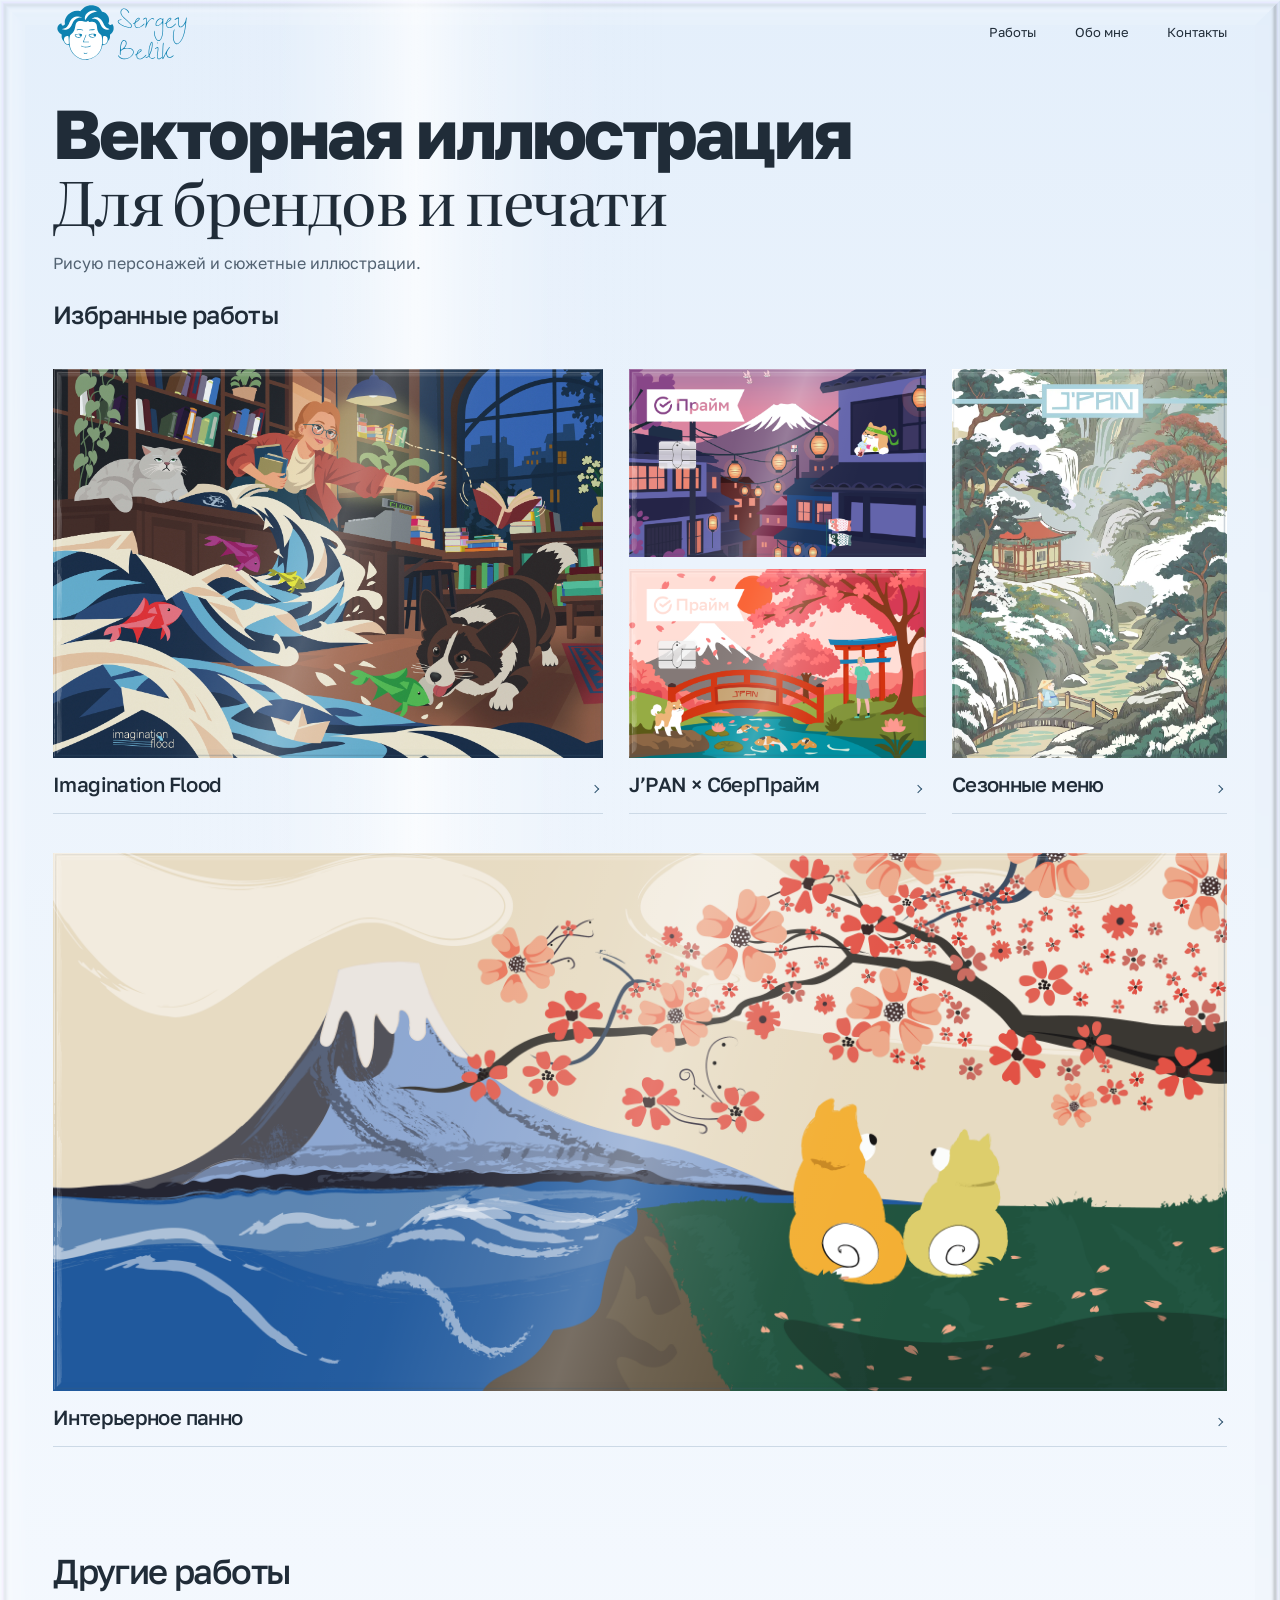
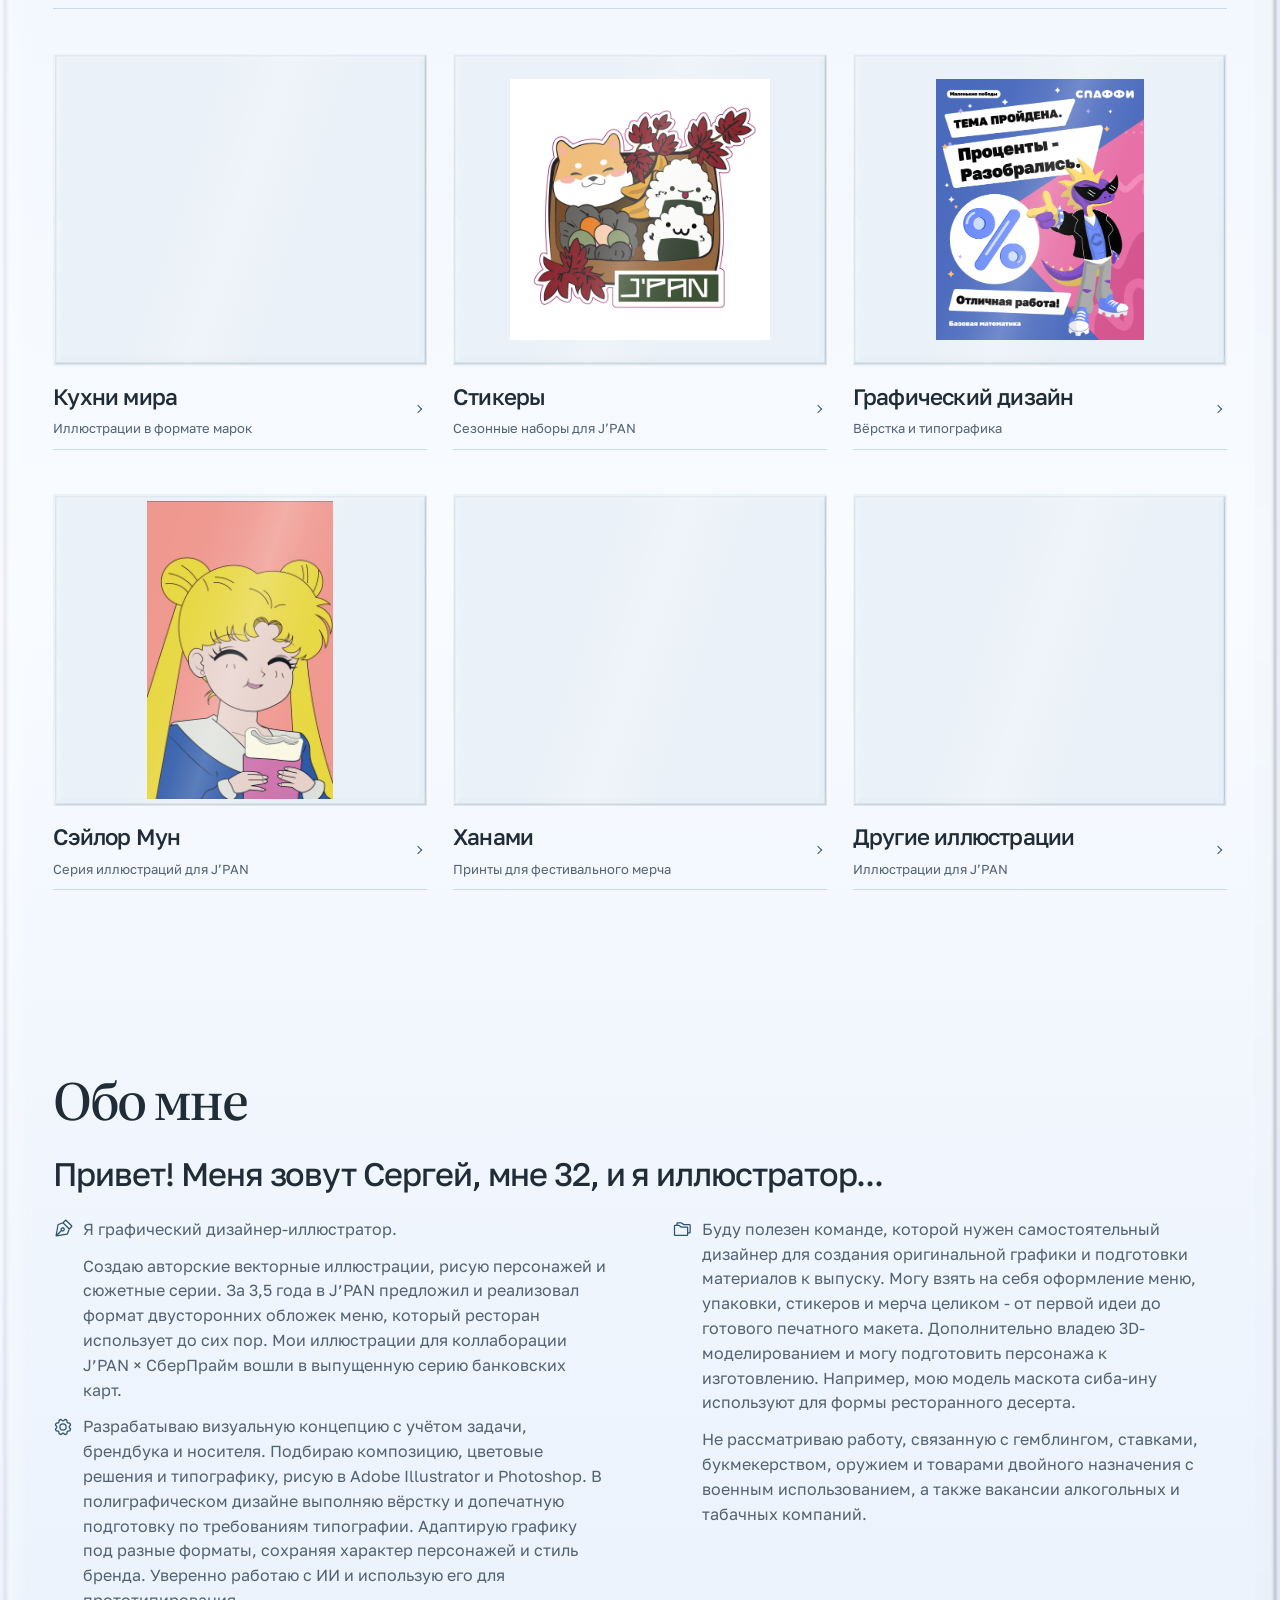
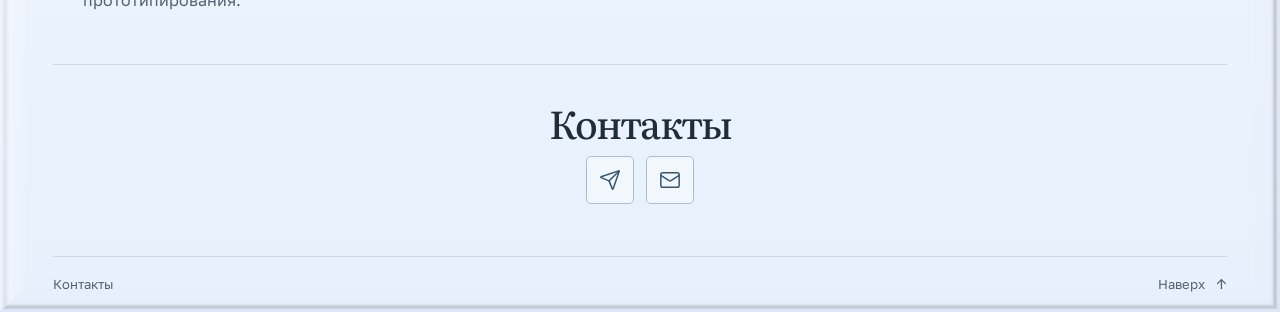
==== commit 222f57c4: "Reduce only logo portrait by ten percent" ====
--- a/index.html
+++ b/index.html
@@ -1727,7 +1727,7 @@
 <header class="shell" id="top">
   <div class="header-inner">
     <a class="identity" href="#top" aria-label="Сергей Белик, начало портфолио">
-      <img class="brand-wordmark" src="V2/media/sergey-belik-monoline-190c767108fd.svg" width="1804" height="858" alt="Sergey Belik" decoding="async" fetchpriority="high">
+      <img class="brand-wordmark" src="V2/media/sergey-belik-head90-3ed1df138149.svg" width="1804" height="858" alt="Sergey Belik" decoding="async" fetchpriority="high">
     </a>
     <nav class="site-nav" aria-label="Навигация">
       <a href="#work">Работы</a><a href="#about">Обо мне</a><a href="#contact">Контакты</a>
